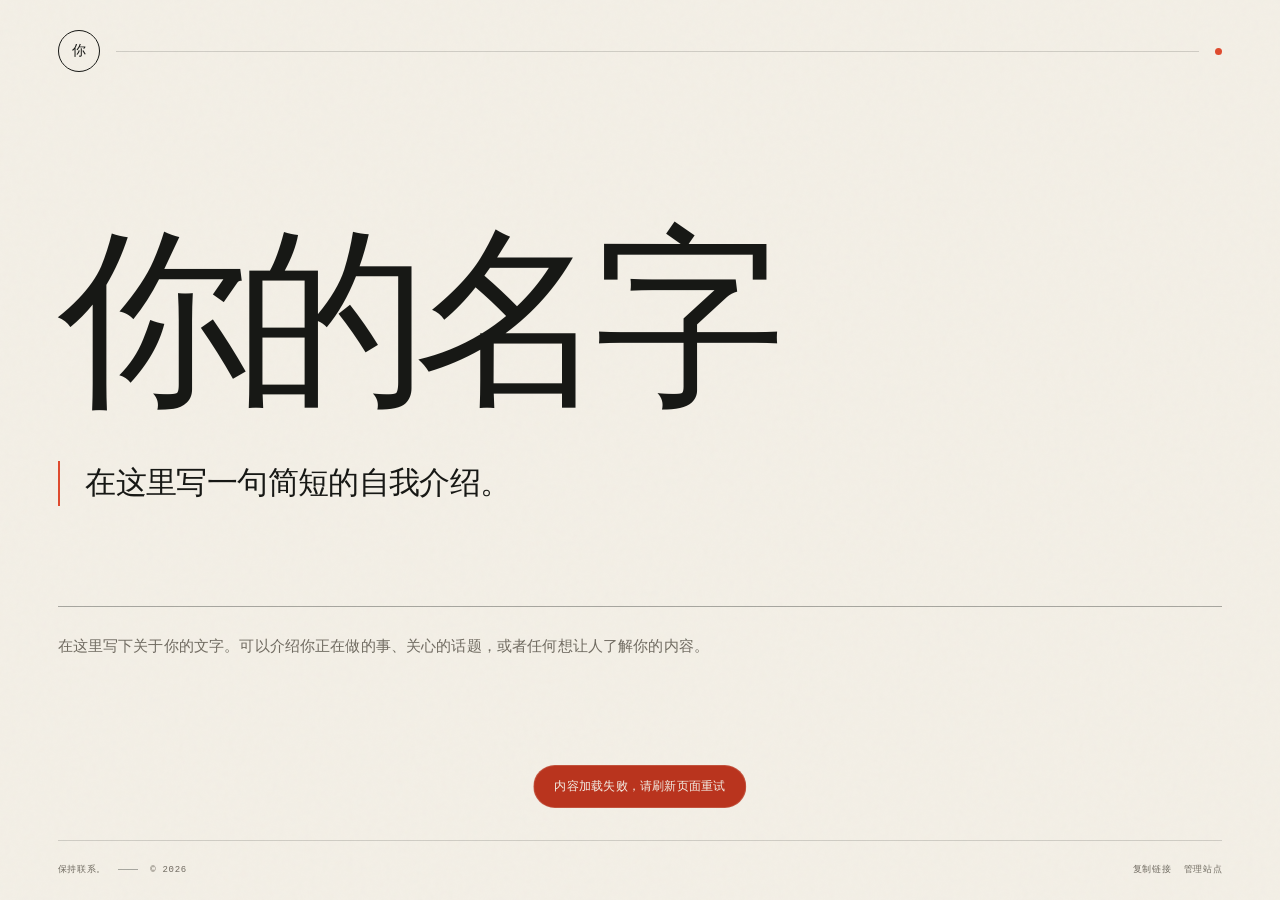
==== public/index.html @ 516d836e "Publish personal website" ====
<!doctype html>
<html lang="zh-CN">
<head>
  <meta charset="utf-8">
  <meta name="viewport" content="width=device-width, initial-scale=1">
  <meta name="description" content="一个简洁的个人主页。">
  <meta name="theme-color" content="#f3efe6">
  <meta property="og:title" content="你的名字 — 个人网站">
  <meta property="og:description" content="一个简洁、可以随时修改文字的个人主页。">
  <meta property="og:type" content="website">
  <meta name="twitter:card" content="summary">
  <title>你的名字 — 个人网站</title>
  <link rel="icon" href="favicon.svg" type="image/svg+xml">
  <link rel="stylesheet" href="styles.css">
  <script src="github-config.js" defer></script>
  <script src="github-adapter.js" defer></script>
  <script src="app.js" defer></script>
</head>
<body>
  <a class="skip-link" href="#main">跳到主要内容</a>
  <div class="paper-texture" aria-hidden="true"></div>

  <div class="page-shell">
    <header class="topbar">
      <span class="brand-mark" data-initial>你</span>
      <span class="topbar-rule" aria-hidden="true"></span>
      <span class="topbar-dot" aria-hidden="true"></span>
    </header>

    <main class="main" id="main">
      <section class="hero" aria-label="个人介绍">
        <h1 class="name" data-field="site.name">你的名字</h1>
        <p class="tagline" data-field="site.tagline">在这里写一句简短的自我介绍。</p>

        <div class="hero-bottom">
          <p class="body-copy" data-field="intro.body">在这里写下关于你的文字。可以介绍你正在做的事、关心的话题，或者任何想让人了解你的内容。</p>
        </div>
      </section>
    </main>

    <footer class="site-footer">
      <div class="footer-meta">
        <span data-field="footer.note">保持联系。</span>
        <span class="footer-separator" aria-hidden="true"></span>
        <span>© <span id="year">2026</span></span>
      </div>
      <div class="footer-actions">
        <button class="footer-link" id="copy-link" type="button">复制链接</button>
        <button class="footer-link" id="admin-trigger" type="button">管理站点</button>
      </div>
    </footer>
  </div>

  <div class="toast" id="toast" role="status" aria-live="polite"></div>

  <div class="editor-bar" id="editor-bar" hidden>
    <div class="editor-state">
      <span class="editor-pulse" aria-hidden="true"></span>
      <span id="editor-state-text">编辑模式</span>
    </div>
    <span class="editor-divider" aria-hidden="true"></span>
    <button class="editor-save" id="save-button" type="button">保存发布</button>
    <button class="editor-button" id="cancel-button" type="button">取消</button>
    <span class="editor-divider" aria-hidden="true"></span>
    <button class="editor-button editor-icon-button" id="share-button" type="button" aria-label="复制公开链接" title="复制公开链接">
      <svg viewBox="0 0 24 24" aria-hidden="true"><path d="M10 13a5 5 0 0 0 7.07.07l2-2a5 5 0 0 0-7.07-7.07l-1.15 1.15"></path><path d="M14 11a5 5 0 0 0-7.07-.07l-2 2A5 5 0 0 0 12 20l1.15-1.15"></path></svg>
    </button>
    <button class="editor-button editor-exit" id="logout-button" type="button">退出</button>
  </div>

  <dialog class="login-dialog" id="login-dialog">
    <form id="login-form">
      <button class="dialog-close" id="login-close" type="button" aria-label="关闭">×</button>
      <div class="login-icon" aria-hidden="true">
        <svg viewBox="0 0 24 24"><rect x="5" y="10" width="14" height="10" rx="2"></rect><path d="M8 10V7a4 4 0 0 1 8 0v3"></path></svg>
      </div>
      <p class="dialog-eyebrow">PRIVATE EDITOR</p>
      <h2>进入编辑模式</h2>
      <p class="dialog-copy">登录后，点击页面上的文字即可修改。保存发布后，访客刷新页面就能看到你写的内容。</p>
      <label for="password">管理员密码</label>
      <div class="password-wrap">
        <input id="password" name="password" type="password" autocomplete="current-password" placeholder="请输入密码" required>
        <button id="toggle-password" type="button" aria-label="显示密码">显示</button>
      </div>
      <p class="form-error" id="login-error" role="alert"></p>
      <button class="login-submit" id="login-submit" type="submit">登录并开始编辑</button>
      <p class="dialog-footnote">访客无需密码即可浏览。编辑权限仅限管理员。</p>
    </form>
  </dialog>

  <noscript>
    <div class="noscript">这个网站需要启用 JavaScript 才能加载内容。</div>
  </noscript>
</body>
</html>
---- public/styles.css ----
:root {
  --paper: #f3efe6;
  --paper-light: #faf7f1;
  --ink: #171815;
  --muted: #706b61;
  --muted-light: #a7a196;
  --line: rgba(23, 24, 21, 0.16);
  --line-strong: rgba(23, 24, 21, 0.34);
  --accent: #df4b2f;
  --accent-deep: #b9341e;
  --night: #171915;
  --night-ink: #f2eee5;
  --serif: "Iowan Old Style", "Songti SC", "Noto Serif CJK SC", "STSong", "SimSun", serif;
  --sans: "Avenir Next", "Helvetica Neue", "PingFang SC", "Hiragino Sans GB", "Microsoft YaHei", sans-serif;
  --mono: "SFMono-Regular", "Cascadia Mono", "Roboto Mono", "Courier New", monospace;
  --page-pad: clamp(24px, 4.5vw, 72px);
}

*,
*::before,
*::after { box-sizing: border-box; }

html { scroll-behavior: smooth; }

body {
  min-height: 100vh;
  margin: 0;
  background: var(--paper);
  color: var(--ink);
  font-family: var(--sans);
  -webkit-font-smoothing: antialiased;
  text-rendering: optimizeLegibility;
  overflow-x: hidden;
}

body.is-editing { cursor: text; }

::selection { background: var(--accent); color: #fff8ef; }

button,
input { font: inherit; }
button { color: inherit; }
a { color: inherit; text-decoration: none; }
svg { display: block; max-width: 100%; }

.paper-texture {
  position: fixed;
  inset: 0;
  z-index: 100;
  pointer-events: none;
  opacity: 0.18;
  mix-blend-mode: multiply;
  background-image: url("data:image/svg+xml,%3Csvg viewBox='0 0 180 180' xmlns='http://www.w3.org/2000/svg'%3E%3Cfilter id='n'%3E%3CfeTurbulence type='fractalNoise' baseFrequency='.8' numOctaves='3' stitchTiles='stitch'/%3E%3C/filter%3E%3Crect width='100%25' height='100%25' filter='url(%23n)' opacity='.13'/%3E%3C/svg%3E");
}

.skip-link {
  position: fixed;
  top: 8px;
  left: 8px;
  z-index: 200;
  padding: 10px 16px;
  background: var(--ink);
  color: var(--paper);
  transform: translateY(-140%);
  transition: transform 180ms ease;
}

.skip-link:focus { transform: translateY(0); }

.page-shell {
  display: flex;
  flex-direction: column;
  width: 100%;
  min-height: 100svh;
  margin: 0 auto;
  padding: 30px var(--page-pad) 24px;
}

.topbar {
  display: flex;
  align-items: center;
  gap: 16px;
  min-height: 42px;
}

.brand-mark {
  display: grid;
  place-items: center;
  flex: 0 0 auto;
  width: 42px;
  height: 42px;
  border: 1px solid var(--ink);
  border-radius: 50%;
  font-family: var(--serif);
  font-size: 14px;
  letter-spacing: -0.04em;
}

.topbar-rule {
  flex: 1;
  height: 1px;
  background: var(--line);
}

.topbar-dot {
  flex: 0 0 auto;
  width: 7px;
  height: 7px;
  border-radius: 50%;
  background: var(--accent);
}

.main {
  display: flex;
  flex: 1;
  align-items: center;
  padding: clamp(70px, 10vh, 130px) 0 clamp(70px, 12vh, 150px);
}

.hero { width: 100%; }

.name {
  width: fit-content;
  max-width: 100%;
  margin: 0;
  font-family: var(--serif);
  font-size: clamp(72px, 15vw, 230px);
  font-weight: 500;
  letter-spacing: -0.07em;
  line-height: 0.92;
  overflow-wrap: anywhere;
  white-space: pre-line;
}

.tagline {
  max-width: 24em;
  margin: clamp(28px, 4vw, 52px) 0 0;
  padding-left: clamp(16px, 2vw, 30px);
  border-left: 2px solid var(--accent);
  font-family: var(--serif);
  font-size: clamp(21px, 2.4vw, 38px);
  font-weight: 400;
  letter-spacing: -0.02em;
  line-height: 1.45;
  white-space: pre-line;
}

.hero-bottom {
  display: grid;
  grid-template-columns: minmax(0, 680px) auto;
  gap: clamp(40px, 8vw, 130px);
  align-items: end;
  justify-content: space-between;
  margin-top: clamp(56px, 8vw, 100px);
  padding-top: 24px;
  border-top: 1px solid var(--line-strong);
}

.body-copy {
  margin: 0;
  color: var(--muted);
  font-size: clamp(15px, 1.12vw, 18px);
  letter-spacing: 0.01em;
  line-height: 2;
  white-space: pre-line;
}

.email-link {
  position: relative;
  display: inline-block;
  justify-self: end;
  max-width: 100%;
  font-family: var(--serif);
  font-size: clamp(20px, 2vw, 32px);
  letter-spacing: -0.025em;
  line-height: 1.3;
  overflow-wrap: anywhere;
}

.email-link::after {
  content: "";
  position: absolute;
  right: 0;
  bottom: -7px;
  left: 0;
  height: 2px;
  background: var(--accent);
  transform-origin: left;
  transition: transform 280ms ease;
}

.email-link:hover::after { transform: scaleX(0.3); }

.site-footer {
  display: flex;
  align-items: center;
  justify-content: space-between;
  gap: 24px;
  padding-top: 22px;
  border-top: 1px solid var(--line);
  color: var(--muted);
  font-family: var(--mono);
  font-size: 9px;
  letter-spacing: 0.08em;
}

.footer-meta,
.footer-actions {
  display: flex;
  align-items: center;
  gap: 12px;
}

.footer-separator {
  width: 20px;
  height: 1px;
  background: var(--line-strong);
}

.footer-link {
  padding: 0;
  border: 0;
  background: none;
  color: var(--muted);
  font-family: var(--mono);
  font-size: 9px;
  letter-spacing: 0.08em;
  cursor: pointer;
  transition: color 180ms ease;
}

.footer-link:hover,
.footer-link:focus-visible { color: var(--ink); }

body.is-editing [data-field][contenteditable="true"] {
  position: relative;
  border-radius: 3px;
  outline: 1px dashed transparent;
  outline-offset: 7px;
  cursor: text;
  transition: outline-color 160ms ease, background 160ms ease, box-shadow 160ms ease;
}

body.is-editing [data-field][contenteditable="true"]:hover { outline-color: rgba(223, 75, 47, 0.5); }

body.is-editing [data-field][contenteditable="true"]:focus {
  outline: 1px solid var(--accent);
  outline-offset: 7px;
  background: rgba(223, 75, 47, 0.055);
  box-shadow: 0 0 0 10px rgba(223, 75, 47, 0.035);
}

body.is-editing .email-link::after { opacity: 0.35; }.toast {
  position: fixed;
  bottom: 92px;
  left: 50%;
  z-index: 120;
  max-width: calc(100vw - 32px);
  padding: 12px 20px;
  border: 1px solid rgba(242, 238, 229, 0.16);
  border-radius: 999px;
  background: var(--night);
  color: var(--night-ink);
  font-size: 12px;
  letter-spacing: 0.02em;
  opacity: 0;
  pointer-events: none;
  transform: translate(-50%, 12px);
  transition: opacity 180ms ease, transform 180ms ease;
}

.toast.is-visible { opacity: 1; transform: translate(-50%, 0); }
.toast.is-error { background: var(--accent-deep); }

.editor-bar {
  position: fixed;
  bottom: 22px;
  left: 50%;
  z-index: 80;
  display: flex;
  align-items: center;
  gap: 8px;
  padding: 8px;
  border: 1px solid rgba(242, 238, 229, 0.14);
  border-radius: 14px;
  background: rgba(23, 25, 21, 0.96);
  color: var(--night-ink);
  box-shadow: 0 18px 60px rgba(0, 0, 0, 0.3);
  backdrop-filter: blur(14px);
  transform: translateX(-50%);
}

.editor-bar[hidden] { display: none; }

.editor-state {
  display: flex;
  align-items: center;
  gap: 8px;
  padding: 0 10px 0 8px;
  font-family: var(--mono);
  font-size: 9px;
  letter-spacing: 0.08em;
  white-space: nowrap;
}

.editor-pulse {
  width: 7px;
  height: 7px;
  border-radius: 50%;
  background: var(--accent);
  box-shadow: 0 0 0 0 rgba(223, 75, 47, 0.45);
  animation: pulse 2.2s infinite;
}

@keyframes pulse {
  0% { box-shadow: 0 0 0 0 rgba(223, 75, 47, 0.45); }
  60% { box-shadow: 0 0 0 7px rgba(223, 75, 47, 0); }
  100% { box-shadow: 0 0 0 0 rgba(223, 75, 47, 0); }
}

.editor-divider { width: 1px; height: 22px; background: rgba(242, 238, 229, 0.14); }

.editor-bar button {
  min-height: 36px;
  padding: 0 13px;
  border: 0;
  border-radius: 8px;
  background: transparent;
  color: var(--night-ink);
  font-size: 11px;
  cursor: pointer;
  transition: background 160ms ease, color 160ms ease, opacity 160ms ease;
}

.editor-bar button:hover { background: rgba(242, 238, 229, 0.1); }
.editor-bar .editor-save { background: var(--accent); color: #fff; }
.editor-bar .editor-save:hover { background: #ea583b; }
.editor-bar .editor-save:disabled { opacity: 0.5; cursor: wait; }

.editor-icon-button {
  display: grid;
  place-items: center;
  width: 36px;
  padding: 0 !important;
}

.editor-icon-button svg {
  width: 15px;
  height: 15px;
  fill: none;
  stroke: currentColor;
  stroke-linecap: round;
  stroke-linejoin: round;
  stroke-width: 1.7;
}

.editor-exit { color: var(--muted-light) !important; }

.login-dialog {
  width: min(460px, calc(100vw - 28px));
  max-width: none;
  padding: 0;
  border: 0;
  background: transparent;
  color: var(--ink);
}

.login-dialog::backdrop { background: rgba(12, 13, 11, 0.62); backdrop-filter: blur(10px); }
.login-dialog[open] { animation: dialogIn 220ms ease both; }

@keyframes dialogIn {
  from { opacity: 0; transform: translateY(12px) scale(0.98); }
  to { opacity: 1; transform: translateY(0) scale(1); }
}

.login-dialog form {
  position: relative;
  padding: clamp(30px, 5vw, 46px);
  border: 1px solid var(--line-strong);
  background: var(--paper);
  box-shadow: 0 30px 100px rgba(0, 0, 0, 0.3);
}

.dialog-close {
  position: absolute;
  top: 14px;
  right: 14px;
  display: grid;
  place-items: center;
  width: 32px;
  height: 32px;
  padding: 0;
  border: 1px solid var(--line);
  border-radius: 50%;
  background: transparent;
  font-size: 20px;
  line-height: 1;
  cursor: pointer;
}

.login-icon {
  display: grid;
  place-items: center;
  width: 42px;
  height: 42px;
  margin-bottom: 26px;
  border: 1px solid var(--line-strong);
  border-radius: 50%;
}

.login-icon svg {
  width: 17px;
  height: 17px;
  fill: none;
  stroke: currentColor;
  stroke-linecap: round;
  stroke-linejoin: round;
  stroke-width: 1.5;
}

.dialog-eyebrow {
  margin: 0 0 12px;
  color: var(--accent);
  font-family: var(--mono);
  font-size: 9px;
  letter-spacing: 0.16em;
}

.login-dialog h2 {
  margin: 0;
  font-family: var(--serif);
  font-size: 34px;
  font-weight: 500;
  letter-spacing: -0.04em;
}

.dialog-copy { margin: 16px 0 30px; color: var(--muted); font-size: 12px; line-height: 1.8; }

.login-dialog label {
  display: block;
  margin-bottom: 9px;
  color: var(--muted);
  font-family: var(--mono);
  font-size: 9px;
  letter-spacing: 0.1em;
}

.password-wrap { position: relative; }

.password-wrap input {
  width: 100%;
  height: 49px;
  padding: 0 64px 0 14px;
  border: 1px solid var(--line-strong);
  border-radius: 0;
  outline: 0;
  background: transparent;
  color: var(--ink);
  font-size: 14px;
  transition: border-color 160ms ease, background 160ms ease;
}

.password-wrap input:focus { border-color: var(--accent); background: rgba(255, 255, 255, 0.3); }

.password-wrap button {
  position: absolute;
  top: 50%;
  right: 12px;
  padding: 5px;
  border: 0;
  background: transparent;
  color: var(--muted);
  font-size: 10px;
  cursor: pointer;
  transform: translateY(-50%);
}

.form-error { min-height: 18px; margin: 9px 0 0; color: var(--accent-deep); font-size: 11px; }

.login-submit {
  width: 100%;
  height: 50px;
  margin-top: 10px;
  border: 0;
  background: var(--ink);
  color: var(--paper);
  font-size: 12px;
  letter-spacing: 0.06em;
  cursor: pointer;
  transition: background 180ms ease;
}

.login-submit:hover { background: var(--accent); }
.login-submit:disabled { opacity: 0.6; cursor: wait; }

.dialog-footnote {
  margin: 20px 0 0;
  color: var(--muted-light);
  font-size: 9px;
  line-height: 1.7;
  text-align: center;
}

.noscript {
  position: fixed;
  right: 20px;
  bottom: 20px;
  left: 20px;
  z-index: 200;
  padding: 18px;
  background: var(--accent-deep);
  color: #fff;
  text-align: center;
}

@media (max-width: 820px) {
  .page-shell { padding: 22px 20px 20px; }
  .brand-mark { width: 38px; height: 38px; }
  .main { padding: 62px 0 82px; }
  .name { font-size: clamp(64px, 18vw, 150px); line-height: 0.96; }
  .tagline { font-size: clamp(21px, 5vw, 31px); }
  .hero-bottom { grid-template-columns: 1fr; gap: 34px; }
  .email-link { justify-self: start; font-size: 24px; }
  .site-footer { align-items: flex-start; }
}

@media (max-width: 520px) {
  .page-shell { padding-right: 18px; padding-left: 18px; }
  .main { padding-top: 58px; padding-bottom: 70px; }
  .name { font-size: clamp(58px, 20vw, 104px); letter-spacing: -0.075em; }
  .tagline { margin-top: 30px; padding-left: 14px; font-size: 21px; line-height: 1.5; }
  .hero-bottom { margin-top: 52px; gap: 30px; }
  .body-copy { font-size: 14px; }
  .email-link { font-size: 22px; }
  .site-footer { flex-direction: column; gap: 18px; padding-bottom: 82px; }
  .footer-actions { width: 100%; justify-content: space-between; }
  .editor-bar { right: 12px; bottom: 12px; left: 12px; justify-content: space-between; gap: 3px; transform: none; }
  .editor-state { padding: 0 4px; }
  .editor-state #editor-state-text { display: none; }
  .editor-divider { display: none; }
  .editor-bar button { padding: 0 9px; }
  .editor-bar .editor-save { flex: 1; }
  .editor-icon-button { display: none; }
  .toast { bottom: 74px; }
}

@media (prefers-reduced-motion: reduce) {
  *,
  *::before,
  *::after {
    scroll-behavior: auto !important;
    animation-duration: 0.01ms !important;
    animation-iteration-count: 1 !important;
    transition-duration: 0.01ms !important;
  }
}
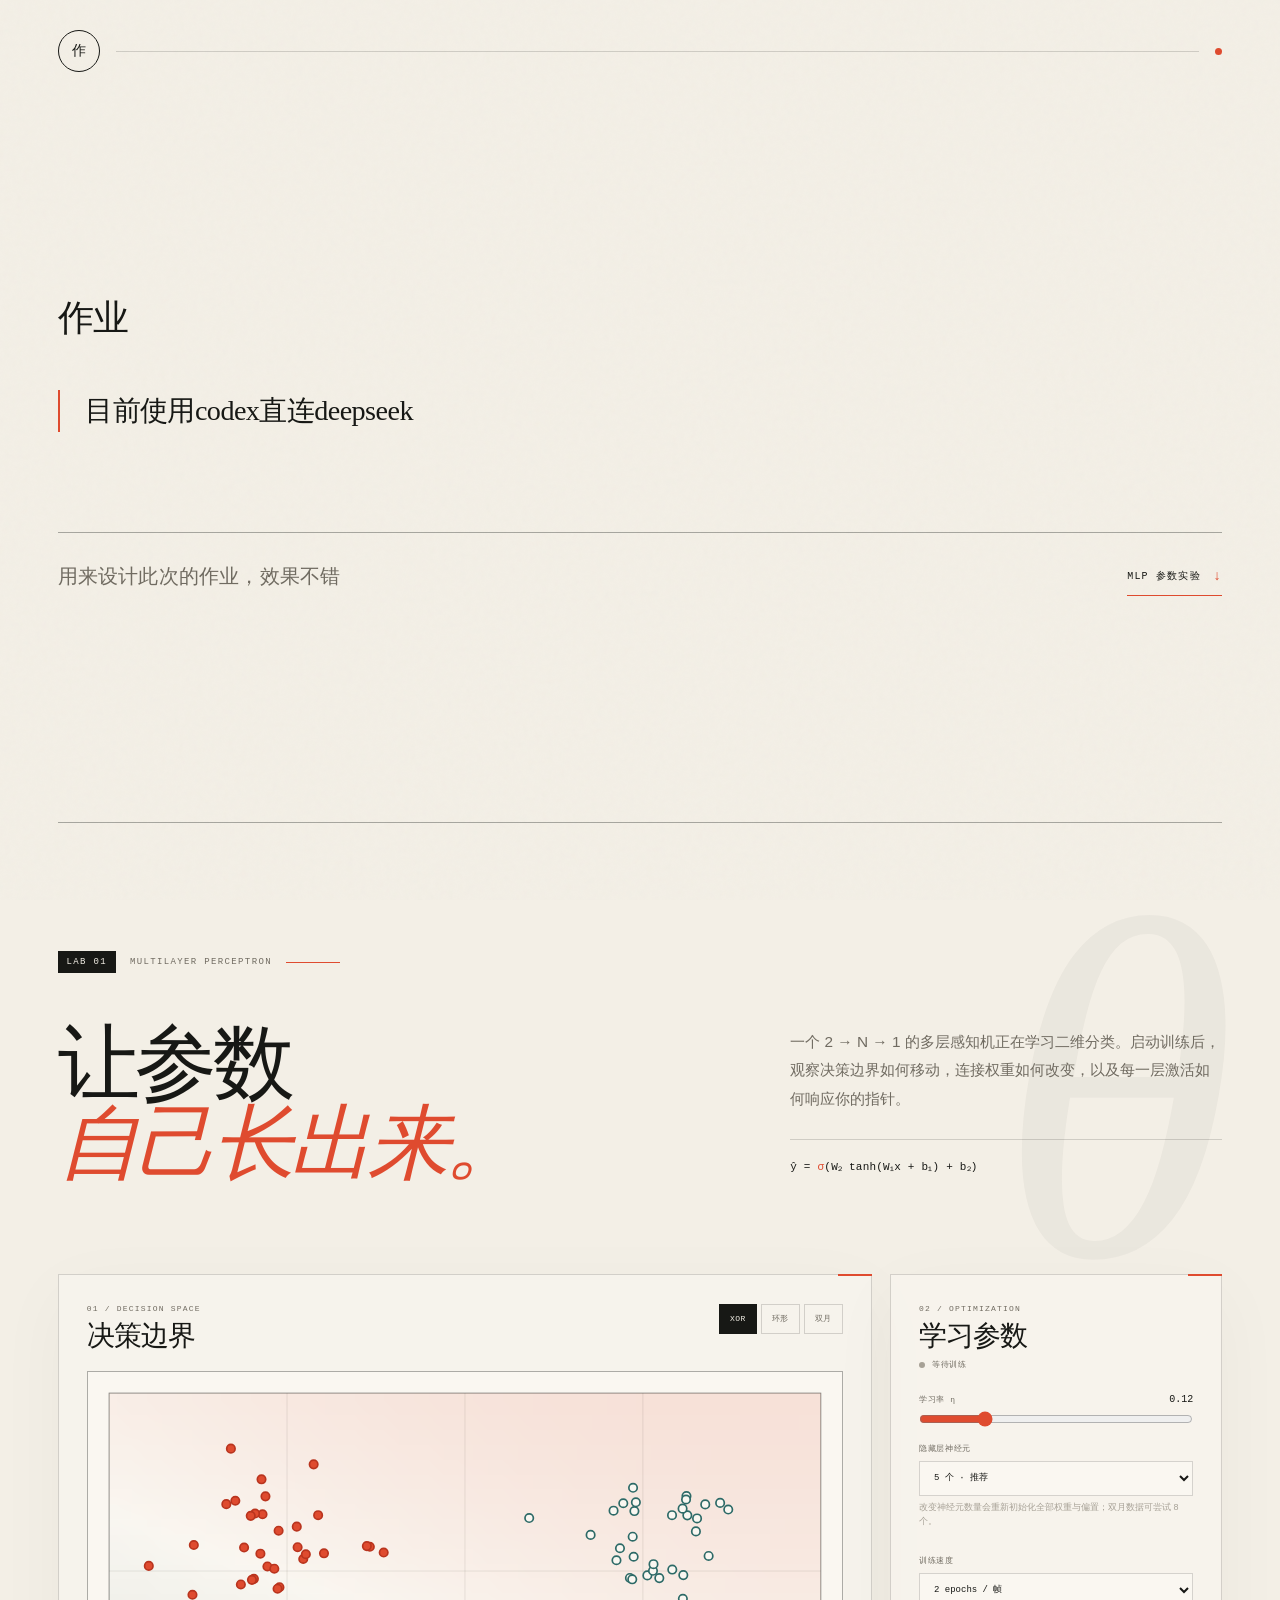
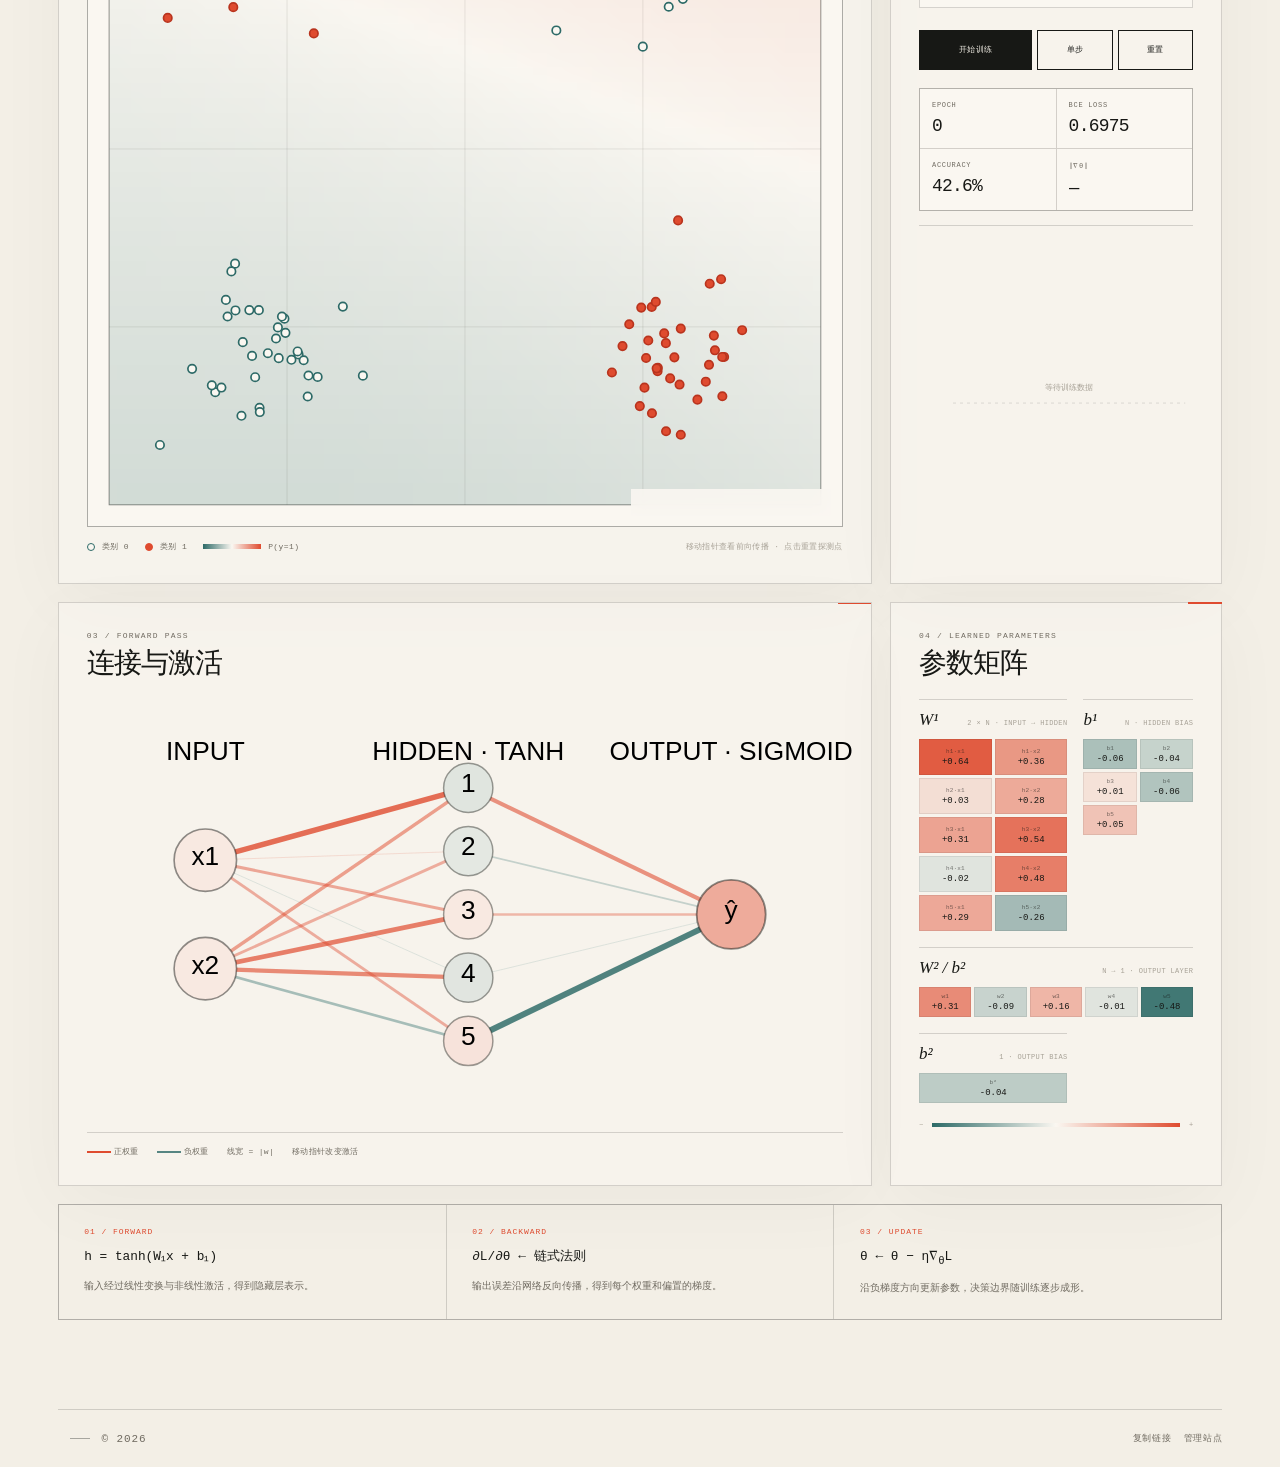
==== commit dac0e588: "Add files via upload" ====
--- a/public/index.html
+++ b/public/index.html
@@ -11,10 +11,12 @@
   <meta name="twitter:card" content="summary">
   <title>你的名字 — 个人网站</title>
   <link rel="icon" href="favicon.svg" type="image/svg+xml">
-  <link rel="stylesheet" href="styles.css">
+  <link rel="stylesheet" href="styles.css">
+  <link rel="stylesheet" href="mlp.css">
   <script src="github-config.js" defer></script>
   <script src="github-adapter.js" defer></script>
-  <script src="app.js" defer></script>
+  <script src="app.js" defer></script>
+  <script src="mlp.js" defer></script>
 </head>
 <body>
   <a class="skip-link" href="#main">跳到主要内容</a>
@@ -27,15 +29,173 @@
       <span class="topbar-dot" aria-hidden="true"></span>
     </header>
 
-    <main class="main" id="main">
+    <main class="main main-with-lab" id="main">
       <section class="hero" aria-label="个人介绍">
         <h1 class="name" data-field="site.name">你的名字</h1>
         <p class="tagline" data-field="site.tagline">在这里写一句简短的自我介绍。</p>
 
         <div class="hero-bottom">
           <p class="body-copy" data-field="intro.body">在这里写下关于你的文字。可以介绍你正在做的事、关心的话题，或者任何想让人了解你的内容。</p>
+          <a class="lab-jump" href="#mlp-lab">MLP 参数实验</a>
         </div>
       </section>
+      <section class="mlp-section" id="mlp-lab" aria-labelledby="mlp-title">
+        <div class="mlp-heading">
+          <p class="section-kicker"><span>LAB 01</span> MULTILAYER PERCEPTRON</p>
+          <div class="mlp-heading-grid">
+            <h2 class="mlp-title" id="mlp-title">让参数<br><em>自己长出来。</em></h2>
+            <div class="mlp-intro">
+              <p>一个 2 → N → 1 的多层感知机正在学习二维分类。启动训练后，观察决策边界如何移动，连接权重如何改变，以及每一层激活如何响应你的指针。</p>
+              <p class="mlp-formula">ŷ = <strong>σ</strong>(W₂ tanh(W₁x + b₁) + b₂)</p>
+            </div>
+          </div>
+        </div>
+
+        <div class="mlp-dashboard">
+          <article class="mlp-card decision-card">
+            <header class="card-heading">
+              <div>
+                <p class="card-index">01 / DECISION SPACE</p>
+                <h3 class="card-title">决策边界</h3>
+              </div>
+              <div class="dataset-switch" role="group" aria-label="选择训练数据集">
+                <button type="button" data-dataset="xor" aria-pressed="true">XOR</button>
+                <button type="button" data-dataset="ring" aria-pressed="false">环形</button>
+                <button type="button" data-dataset="moons" aria-pressed="false">双月</button>
+              </div>
+            </header>
+
+            <div class="canvas-wrap">
+              <canvas id="decision-canvas" tabindex="0" role="img" aria-label="MLP 在二维输入空间中的分类概率和决策边界">当前浏览器不支持 Canvas。</canvas>
+              <div class="canvas-probe" aria-hidden="true">
+                <span>PROBE</span>
+                <span id="probe-input">x = (0.00, 0.00)</span>
+                <strong id="probe-output">ŷ = 0.500</strong>
+              </div>
+            </div>
+
+            <div class="decision-footer">
+              <div class="plot-legend" aria-label="图例">
+                <span class="legend-item"><i class="legend-dot is-negative"></i>类别 0</span>
+                <span class="legend-item"><i class="legend-dot is-positive"></i>类别 1</span>
+                <span class="legend-item"><i class="legend-gradient"></i>P(y=1)</span>
+              </div>
+              <span class="canvas-hint">移动指针查看前向传播 · 点击重置探测点</span>
+            </div>
+          </article>
+
+          <aside class="mlp-card training-card" aria-labelledby="training-title">
+            <header class="card-heading">
+              <div>
+                <p class="card-index">02 / OPTIMIZATION</p>
+                <h3 class="card-title" id="training-title">学习参数</h3>
+                <span class="run-status" id="run-status" role="status">等待训练</span>
+              </div>
+            </header>
+
+            <div class="control-stack">
+              <div class="control">
+                <label class="control-label" for="lr-range">学习率 η</label>
+                <output class="control-value" id="lr-value" for="lr-range">0.12</output>
+                <input id="lr-range" type="range" min="0.01" max="0.5" step="0.01" value="0.12">
+              </div>
+              <div class="control">
+                <label class="control-label" for="hidden-select">隐藏层神经元</label>
+                <select id="hidden-select">
+                  <option value="3">3 个 · 最小非线性</option>
+                  <option value="4">4 个</option>
+                  <option value="5" selected>5 个 · 推荐</option>
+                  <option value="6">6 个</option>
+                  <option value="8">8 个 · 更灵活</option>
+                </select>
+                <p class="control-note">改变神经元数量会重新初始化全部权重与偏置；双月数据可尝试 8 个。</p>
+              </div>
+              <div class="control">
+                <label class="control-label" for="speed-select">训练速度</label>
+                <select id="speed-select">
+                  <option value="1">1 epoch / 帧</option>
+                  <option value="2" selected>2 epochs / 帧</option>
+                  <option value="4">4 epochs / 帧</option>
+                  <option value="8">8 epochs / 帧</option>
+                  <option value="16">16 epochs / 帧</option>
+                </select>
+              </div>
+            </div>
+
+            <div class="training-actions">
+              <button class="mlp-button is-primary" id="train-button" type="button">开始训练</button>
+              <button class="mlp-button" id="step-button" type="button">单步</button>
+              <button class="mlp-button" id="reset-button" type="button">重置</button>
+            </div>
+
+            <div class="metric-grid">
+              <div class="metric"><span class="metric-label">EPOCH</span><strong class="metric-value" id="epoch-value">0</strong></div>
+              <div class="metric"><span class="metric-label">BCE LOSS</span><strong class="metric-value" id="loss-value">0.6931</strong></div>
+              <div class="metric"><span class="metric-label">ACCURACY</span><strong class="metric-value" id="accuracy-value">—</strong></div>
+              <div class="metric"><span class="metric-label">‖∇θ‖</span><strong class="metric-value" id="gradient-value">—</strong></div>
+            </div>
+
+            <div class="loss-wrap">
+              <canvas id="loss-canvas" role="img" aria-label="训练损失随 epoch 变化的曲线">损失曲线。</canvas>
+            </div>
+          </aside>
+
+          <article class="mlp-card network-card">
+            <header class="card-heading">
+              <div>
+                <p class="card-index">03 / FORWARD PASS</p>
+                <h3 class="card-title">连接与激活</h3>
+              </div>
+            </header>
+            <div class="network-stage">
+              <svg id="network-svg" viewBox="0 0 460 250" role="img" aria-labelledby="network-title network-desc">
+                <title id="network-title">2 层 MLP 网络连接图</title>
+                <desc id="network-desc">线条表示权重，颜色表示正负；节点亮度表示当前探测输入的激活值。</desc>
+              </svg>
+            </div>
+            <div class="network-legend">
+              <span><i class="network-key-line is-positive"></i>正权重</span>
+              <span><i class="network-key-line is-negative"></i>负权重</span>
+              <span>线宽 = |w|</span>
+              <span>移动指针改变激活</span>
+            </div>
+          </article>
+
+          <article class="mlp-card parameters-card">
+            <header class="card-heading">
+              <div>
+                <p class="card-index">04 / LEARNED PARAMETERS</p>
+                <h3 class="card-title">参数矩阵</h3>
+              </div>
+            </header>
+            <div class="param-layout">
+              <section class="param-block">
+                <div class="param-heading"><strong>W¹</strong><span>2 × N · INPUT → HIDDEN</span></div>
+                <div class="matrix matrix-w1" id="w1-matrix" aria-label="第一层权重矩阵"></div>
+              </section>
+              <section class="param-block">
+                <div class="param-heading"><strong>b¹</strong><span>N · HIDDEN BIAS</span></div>
+                <div class="matrix matrix-b1" id="b1-matrix" aria-label="第一层偏置"></div>
+              </section>
+              <section class="param-block is-wide">
+                <div class="param-heading"><strong>W² / b²</strong><span>N → 1 · OUTPUT LAYER</span></div>
+                <div class="matrix matrix-w2" id="w2-matrix" aria-label="第二层权重"></div>
+              </section>
+              <section class="param-block">
+                <div class="param-heading"><strong>b²</strong><span>1 · OUTPUT BIAS</span></div>
+                <div class="matrix matrix-b2" id="b2-matrix" aria-label="第二层偏置"></div>
+              </section>
+              <div class="param-scale" aria-hidden="true"><span>−</span><i class="param-scale-bar"></i><span>+</span></div>
+            </div>
+          </article>
+        </div>
+
+        <div class="formula-strip" aria-label="MLP 学习过程">
+          <div class="formula-step"><span>01 / FORWARD</span><strong>h = tanh(W₁x + b₁)</strong><p>输入经过线性变换与非线性激活，得到隐藏层表示。</p></div>
+          <div class="formula-step"><span>02 / BACKWARD</span><strong>∂L/∂θ ← 链式法则</strong><p>输出误差沿网络反向传播，得到每个权重和偏置的梯度。</p></div>
+          <div class="formula-step"><span>03 / UPDATE</span><strong>θ ← θ − η∇<sub>θ</sub>L</strong><p>沿负梯度方向更新参数，决策边界随训练逐步成形。</p></div>
+        </div>
+      </section>
     </main>
 
     <footer class="site-footer">
--- a/public/styles.css
+++ b/public/styles.css
@@ -124,10 +124,10 @@
   max-width: 100%;
   margin: 0;
   font-family: var(--serif);
-  font-size: clamp(72px, 15vw, 230px);
+  font-size: clamp(32px, 2.8vw, 40px);
   font-weight: 500;
-  letter-spacing: -0.07em;
-  line-height: 0.92;
+  letter-spacing: -0.03em;
+  line-height: 1.15;
   overflow-wrap: anywhere;
   white-space: pre-line;
 }
@@ -138,10 +138,10 @@
   padding-left: clamp(16px, 2vw, 30px);
   border-left: 2px solid var(--accent);
   font-family: var(--serif);
-  font-size: clamp(21px, 2.4vw, 38px);
+  font-size: clamp(24px, 2.2vw, 32px);
   font-weight: 400;
   letter-spacing: -0.02em;
-  line-height: 1.45;
+  line-height: 1.5;
   white-space: pre-line;
 }
 
@@ -159,9 +159,9 @@
 .body-copy {
   margin: 0;
   color: var(--muted);
-  font-size: clamp(15px, 1.12vw, 18px);
+  font-size: clamp(19px, 1.6vw, 24px);
   letter-spacing: 0.01em;
-  line-height: 2;
+  line-height: 1.9;
   white-space: pre-line;
 }
 
@@ -200,7 +200,7 @@
   border-top: 1px solid var(--line);
   color: var(--muted);
   font-family: var(--mono);
-  font-size: 9px;
+  font-size: 11px;
   letter-spacing: 0.08em;
 }
 
@@ -517,8 +517,8 @@
   .page-shell { padding: 22px 20px 20px; }
   .brand-mark { width: 38px; height: 38px; }
   .main { padding: 62px 0 82px; }
-  .name { font-size: clamp(64px, 18vw, 150px); line-height: 0.96; }
-  .tagline { font-size: clamp(21px, 5vw, 31px); }
+  .name { font-size: clamp(32px, 5vw, 40px); line-height: 1.15; }
+  .tagline { font-size: clamp(22px, 3.5vw, 28px); }
   .hero-bottom { grid-template-columns: 1fr; gap: 34px; }
   .email-link { justify-self: start; font-size: 24px; }
   .site-footer { align-items: flex-start; }
@@ -527,10 +527,10 @@
 @media (max-width: 520px) {
   .page-shell { padding-right: 18px; padding-left: 18px; }
   .main { padding-top: 58px; padding-bottom: 70px; }
-  .name { font-size: clamp(58px, 20vw, 104px); letter-spacing: -0.075em; }
-  .tagline { margin-top: 30px; padding-left: 14px; font-size: 21px; line-height: 1.5; }
+  .name { font-size: clamp(30px, 8vw, 36px); letter-spacing: -0.03em; }
+  .tagline { margin-top: 30px; padding-left: 14px; font-size: 22px; line-height: 1.5; }
   .hero-bottom { margin-top: 52px; gap: 30px; }
-  .body-copy { font-size: 14px; }
+  .body-copy { font-size: 18px; }
   .email-link { font-size: 22px; }
   .site-footer { flex-direction: column; gap: 18px; padding-bottom: 82px; }
   .footer-actions { width: 100%; justify-content: space-between; }
--- a/public/mlp.css
+++ b/public/mlp.css
@@ -0,0 +1,705 @@
+.main.main-with-lab {
+  display: block;
+  padding: 0;
+}
+
+.main-with-lab .hero {
+  display: flex;
+  flex-direction: column;
+  justify-content: center;
+  min-height: calc(100svh - 150px);
+  padding: clamp(78px, 10vh, 132px) 0 clamp(70px, 10vh, 130px);
+}
+
+.lab-jump {
+  position: relative;
+  display: inline-flex;
+  align-items: center;
+  gap: 12px;
+  justify-self: end;
+  padding: 10px 0 12px;
+  color: var(--ink);
+  font-family: var(--mono);
+  font-size: 10px;
+  letter-spacing: 0.12em;
+  text-transform: uppercase;
+}
+
+.lab-jump::before {
+  content: "";
+  position: absolute;
+  right: 0;
+  bottom: 0;
+  left: 0;
+  height: 1px;
+  background: var(--accent);
+  transform-origin: left;
+  transition: transform 260ms ease;
+}
+
+.lab-jump::after {
+  content: "↓";
+  color: var(--accent);
+  font-size: 14px;
+  transition: transform 260ms ease;
+}
+
+.lab-jump:hover::before { transform: scaleX(0.35); }
+.lab-jump:hover::after { transform: translateY(4px); }
+
+.mlp-section {
+  position: relative;
+  width: 100%;
+  padding: clamp(82px, 10vw, 150px) 0 clamp(54px, 7vw, 100px);
+  border-top: 1px solid var(--line-strong);
+}
+
+.mlp-section::before {
+  content: "θ";
+  position: absolute;
+  top: 25px;
+  right: -0.03em;
+  z-index: -1;
+  color: rgba(23, 24, 21, 0.035);
+  font-family: var(--serif);
+  font-size: clamp(240px, 38vw, 580px);
+  font-style: italic;
+  line-height: 1;
+  pointer-events: none;
+}
+
+.mlp-heading { max-width: 1360px; margin: 0 auto; }
+
+.section-kicker {
+  display: flex;
+  align-items: center;
+  gap: 14px;
+  margin: 0 0 clamp(28px, 4vw, 52px);
+  color: var(--muted);
+  font-family: var(--mono);
+  font-size: 9px;
+  letter-spacing: 0.15em;
+}
+
+.section-kicker span {
+  padding: 6px 9px;
+  background: var(--ink);
+  color: var(--paper);
+}
+
+.section-kicker::after {
+  content: "";
+  width: 54px;
+  height: 1px;
+  background: var(--accent);
+}
+
+.mlp-heading-grid {
+  display: grid;
+  grid-template-columns: minmax(0, 1fr) minmax(300px, 0.7fr);
+  gap: clamp(42px, 9vw, 150px);
+  align-items: end;
+}
+
+.mlp-title {
+  margin: 0;
+  font-family: var(--serif);
+  font-size: clamp(48px, 6.4vw, 94px);
+  font-weight: 400;
+  letter-spacing: -0.055em;
+  line-height: 0.98;
+}
+
+.mlp-title em {
+  color: var(--accent);
+  font-weight: 400;
+}
+
+.mlp-intro {
+  max-width: 600px;
+  padding-bottom: 8px;
+}
+
+.mlp-intro p {
+  margin: 0;
+  color: var(--muted);
+  font-size: clamp(15px, 1.2vw, 18px);
+  line-height: 1.85;
+}
+
+.mlp-formula {
+  margin-top: 26px !important;
+  padding-top: 18px;
+  border-top: 1px solid var(--line);
+  color: var(--ink) !important;
+  font-family: var(--mono);
+  font-size: 11px !important;
+  letter-spacing: 0.02em;
+  line-height: 1.7 !important;
+}
+
+.mlp-formula strong { color: var(--accent); font-weight: 500; }
+
+.mlp-dashboard {
+  display: grid;
+  grid-template-columns: minmax(0, 1.42fr) minmax(310px, 0.58fr);
+  gap: 18px;
+  max-width: 1360px;
+  margin: clamp(54px, 7vw, 96px) auto 0;
+}
+
+.mlp-card {
+  position: relative;
+  min-width: 0;
+  padding: clamp(18px, 2.2vw, 30px);
+  border: 1px solid var(--line);
+  background: rgba(250, 247, 241, 0.56);
+  box-shadow: 0 18px 70px rgba(23, 24, 21, 0.035);
+}
+
+.mlp-card::after {
+  content: "";
+  position: absolute;
+  top: -1px;
+  right: -1px;
+  width: 34px;
+  height: 2px;
+  background: var(--accent);
+}
+
+.card-heading {
+  display: flex;
+  align-items: flex-start;
+  justify-content: space-between;
+  gap: 24px;
+  margin-bottom: 20px;
+}
+
+.card-index {
+  margin: 0 0 8px;
+  color: var(--muted);
+  font-family: var(--mono);
+  font-size: 8px;
+  letter-spacing: 0.15em;
+}
+
+.card-title {
+  margin: 0;
+  font-family: var(--serif);
+  font-size: clamp(24px, 2.2vw, 34px);
+  font-weight: 500;
+  letter-spacing: -0.03em;
+  line-height: 1.1;
+}
+
+.dataset-switch {
+  display: flex;
+  flex-wrap: wrap;
+  justify-content: flex-end;
+  gap: 4px;
+}
+
+.dataset-switch button,
+.segmented button {
+  min-height: 30px;
+  padding: 0 10px;
+  border: 1px solid var(--line);
+  background: transparent;
+  color: var(--muted);
+  font-family: var(--mono);
+  font-size: 8px;
+  letter-spacing: 0.06em;
+  cursor: pointer;
+  transition: color 160ms ease, border-color 160ms ease, background 160ms ease;
+}
+
+.dataset-switch button:hover,
+.segmented button:hover { border-color: var(--line-strong); color: var(--ink); }
+
+.dataset-switch button[aria-pressed="true"],
+.segmented button[aria-pressed="true"] {
+  border-color: var(--ink);
+  background: var(--ink);
+  color: var(--paper);
+}
+
+.canvas-wrap {
+  position: relative;
+  width: 100%;
+  aspect-ratio: 1 / 1;
+  min-height: 280px;
+  overflow: hidden;
+  border: 1px solid var(--line-strong);
+  background: var(--paper-light);
+}
+
+#decision-canvas {
+  display: block;
+  width: 100%;
+  height: 100%;
+  touch-action: none;
+  cursor: crosshair;
+}
+
+#decision-canvas:focus-visible {
+  outline: 2px solid var(--accent);
+  outline-offset: 3px;
+}
+
+.canvas-probe {
+  position: absolute;
+  right: 10px;
+  bottom: 10px;
+  display: flex;
+  align-items: center;
+  gap: 8px;
+  padding: 7px 9px;
+  border: 1px solid rgba(23, 24, 21, 0.16);
+  background: rgba(250, 247, 241, 0.9);
+  color: var(--muted);
+  font-family: var(--mono);
+  font-size: 8px;
+  letter-spacing: 0.04em;
+  pointer-events: none;
+  backdrop-filter: blur(8px);
+}
+
+.canvas-probe strong { color: var(--ink); font-size: 10px; font-weight: 500; }
+
+.decision-footer {
+  display: flex;
+  align-items: center;
+  justify-content: space-between;
+  gap: 20px;
+  margin-top: 14px;
+}
+
+.plot-legend {
+  display: flex;
+  flex-wrap: wrap;
+  align-items: center;
+  gap: 16px;
+  color: var(--muted);
+  font-family: var(--mono);
+  font-size: 8px;
+  letter-spacing: 0.05em;
+}
+
+.legend-item { display: inline-flex; align-items: center; gap: 7px; }
+
+.legend-dot {
+  width: 8px;
+  height: 8px;
+  border: 1.5px solid currentColor;
+  border-radius: 50%;
+}
+
+.legend-dot.is-negative { border-color: #2d6a67; background: var(--paper-light); }
+.legend-dot.is-positive { border-color: var(--accent); background: var(--accent); }
+.legend-gradient {
+  width: 58px;
+  height: 5px;
+  background: linear-gradient(90deg, #2d6a67, var(--paper-light) 50%, var(--accent));
+}
+
+.canvas-hint {
+  color: var(--muted-light);
+  font-family: var(--mono);
+  font-size: 8px;
+  letter-spacing: 0.04em;
+  text-align: right;
+}
+
+.training-card { display: flex; flex-direction: column; }
+
+.training-card .card-heading { margin-bottom: 8px; }
+
+.run-status {
+  display: inline-flex;
+  align-items: center;
+  gap: 7px;
+  margin-top: 8px;
+  color: var(--muted);
+  font-family: var(--mono);
+  font-size: 8px;
+  letter-spacing: 0.08em;
+}
+
+.run-status::before {
+  content: "";
+  width: 6px;
+  height: 6px;
+  border-radius: 50%;
+  background: var(--muted-light);
+}
+
+.run-status.is-running::before {
+  background: var(--accent);
+  animation: mlpPulse 1.3s infinite;
+}
+
+.run-status.is-done::before { background: #2d6a67; }
+
+@keyframes mlpPulse {
+  0% { box-shadow: 0 0 0 0 rgba(223, 75, 47, 0.42); }
+  70% { box-shadow: 0 0 0 7px rgba(223, 75, 47, 0); }
+  100% { box-shadow: 0 0 0 0 rgba(223, 75, 47, 0); }
+}
+
+.control-stack { display: grid; gap: 17px; margin-top: 14px; }
+
+.control {
+  display: grid;
+  grid-template-columns: minmax(0, 1fr) auto;
+  gap: 7px 12px;
+  align-items: center;
+}
+
+.control-label {
+  color: var(--muted);
+  font-family: var(--mono);
+  font-size: 8px;
+  letter-spacing: 0.08em;
+}
+
+.control-value {
+  color: var(--ink);
+  font-family: var(--mono);
+  font-size: 10px;
+  font-variant-numeric: tabular-nums;
+}
+
+.control input[type="range"] {
+  grid-column: 1 / -1;
+  width: 100%;
+  height: 14px;
+  margin: 0;
+  accent-color: var(--accent);
+  cursor: pointer;
+}
+
+.control select {
+  grid-column: 1 / -1;
+  width: 100%;
+  height: 35px;
+  padding: 0 10px;
+  border: 1px solid var(--line);
+  border-radius: 0;
+  outline: 0;
+  background: var(--paper-light);
+  color: var(--ink);
+  font-family: var(--mono);
+  font-size: 9px;
+  cursor: pointer;
+}
+
+.control select:focus { border-color: var(--accent); }
+
+.control-note {
+  grid-column: 1 / -1;
+  margin-top: -2px;
+  color: var(--muted-light);
+  font-size: 9px;
+  line-height: 1.55;
+}
+
+.training-actions {
+  display: grid;
+  grid-template-columns: 1.2fr 0.8fr 0.8fr;
+  gap: 5px;
+  margin-top: 22px;
+}
+
+.mlp-button {
+  min-height: 40px;
+  padding: 0 10px;
+  border: 1px solid var(--ink);
+  background: transparent;
+  color: var(--ink);
+  font-family: var(--mono);
+  font-size: 8px;
+  letter-spacing: 0.06em;
+  cursor: pointer;
+  transition: background 160ms ease, color 160ms ease, border-color 160ms ease;
+}
+
+.mlp-button:hover { border-color: var(--accent); color: var(--accent); }
+
+.mlp-button.is-primary {
+  border-color: var(--ink);
+  background: var(--ink);
+  color: var(--paper);
+}
+
+.mlp-button.is-primary:hover { border-color: var(--accent); background: var(--accent); color: #fff; }
+.mlp-button:disabled { opacity: 0.4; cursor: not-allowed; }
+
+.metric-grid {
+  display: grid;
+  grid-template-columns: repeat(2, minmax(0, 1fr));
+  gap: 1px;
+  margin-top: 18px;
+  background: var(--line);
+  border: 1px solid var(--line);
+}
+
+.metric {
+  min-width: 0;
+  padding: 12px;
+  background: var(--paper-light);
+}
+
+.metric-label {
+  display: block;
+  margin-bottom: 7px;
+  color: var(--muted);
+  font-family: var(--mono);
+  font-size: 7px;
+  letter-spacing: 0.1em;
+}
+
+.metric-value {
+  display: block;
+  overflow: hidden;
+  color: var(--ink);
+  font-family: var(--mono);
+  font-size: clamp(14px, 1.4vw, 20px);
+  font-variant-numeric: tabular-nums;
+  font-weight: 400;
+  letter-spacing: -0.04em;
+  text-overflow: ellipsis;
+  white-space: nowrap;
+}
+
+.loss-wrap {
+  position: relative;
+  flex: 1;
+  min-height: 132px;
+  margin-top: 14px;
+  border-top: 1px solid var(--line);
+}
+
+#loss-canvas {
+  display: block;
+  width: 100%;
+  height: 100%;
+  min-height: 132px;
+}
+
+.network-card { overflow: hidden; }
+
+.network-stage {
+  position: relative;
+  min-height: 285px;
+  padding: 10px 0 2px;
+}
+
+#network-svg {
+  display: block;
+  width: 100%;
+  height: auto;
+  overflow: visible;
+}
+
+.network-legend {
+  display: flex;
+  flex-wrap: wrap;
+  align-items: center;
+  gap: 18px;
+  margin-top: 10px;
+  padding-top: 13px;
+  border-top: 1px solid var(--line);
+  color: var(--muted);
+  font-family: var(--mono);
+  font-size: 8px;
+  letter-spacing: 0.04em;
+}
+
+.network-key-line {
+  display: inline-block;
+  width: 24px;
+  height: 2px;
+  margin-right: 3px;
+  vertical-align: middle;
+}
+
+.network-key-line.is-positive { background: var(--accent); }
+.network-key-line.is-negative { background: #2d6a67; opacity: 0.8; }
+
+.parameters-card { min-height: 100%; }
+
+.param-layout {
+  display: grid;
+  grid-template-columns: minmax(0, 1.15fr) minmax(0, 0.85fr);
+  gap: 16px;
+  align-items: start;
+}
+
+.param-block {
+  min-width: 0;
+  padding-top: 10px;
+  border-top: 1px solid var(--line);
+}
+
+.param-block.is-wide { grid-column: 1 / -1; }
+
+.param-heading {
+  display: flex;
+  align-items: baseline;
+  justify-content: space-between;
+  gap: 10px;
+  margin-bottom: 9px;
+}
+
+.param-heading strong {
+  font-family: var(--serif);
+  font-size: 17px;
+  font-style: italic;
+  font-weight: 500;
+}
+
+.param-heading span {
+  color: var(--muted-light);
+  font-family: var(--mono);
+  font-size: 7px;
+  letter-spacing: 0.05em;
+}
+
+.matrix {
+  display: grid;
+  gap: 3px;
+  min-width: 0;
+}
+
+.matrix-w1 { grid-template-columns: repeat(2, minmax(0, 1fr)); }
+.matrix-b1 { grid-template-columns: repeat(2, minmax(0, 1fr)); }
+.matrix-w2 { grid-template-columns: repeat(var(--hidden-count, 5), minmax(0, 1fr)); }
+.matrix-b2 { grid-template-columns: minmax(0, 1fr); }
+
+.param-cell {
+  display: grid;
+  place-content: center;
+  min-width: 0;
+  min-height: 36px;
+  padding: 4px 3px;
+  border: 1px solid rgba(23, 24, 21, 0.08);
+  color: var(--ink);
+  text-align: center;
+  transition: background 140ms linear, color 140ms linear;
+}
+
+.param-cell span {
+  overflow: hidden;
+  margin-bottom: 2px;
+  opacity: 0.56;
+  font-family: var(--mono);
+  font-size: 6px;
+  letter-spacing: 0.02em;
+  text-overflow: ellipsis;
+  white-space: nowrap;
+}
+
+.param-cell b {
+  overflow: hidden;
+  font-family: var(--mono);
+  font-size: clamp(7px, 0.7vw, 10px);
+  font-variant-numeric: tabular-nums;
+  font-weight: 500;
+  text-overflow: ellipsis;
+  white-space: nowrap;
+}
+
+.param-cell.is-bias { min-height: 30px; }
+
+.param-scale {
+  display: flex;
+  align-items: center;
+  gap: 9px;
+  grid-column: 1 / -1;
+  margin-top: 2px;
+  color: var(--muted-light);
+  font-family: var(--mono);
+  font-size: 7px;
+}
+
+.param-scale-bar {
+  flex: 1;
+  height: 4px;
+  background: linear-gradient(90deg, #2d6a67, var(--paper-light) 50%, var(--accent));
+}
+
+.formula-strip {
+  display: grid;
+  grid-template-columns: repeat(3, minmax(0, 1fr));
+  gap: 1px;
+  max-width: 1360px;
+  margin: 18px auto 0;
+  border: 1px solid var(--line);
+  background: var(--line);
+}
+
+.formula-step {
+  min-width: 0;
+  padding: 22px clamp(16px, 2vw, 28px);
+  background: var(--paper);
+}
+
+.formula-step span {
+  display: block;
+  margin-bottom: 11px;
+  color: var(--accent);
+  font-family: var(--mono);
+  font-size: 8px;
+  letter-spacing: 0.12em;
+}
+
+.formula-step strong {
+  display: block;
+  overflow-wrap: anywhere;
+  font-family: var(--mono);
+  font-size: clamp(11px, 1vw, 14px);
+  font-weight: 400;
+  line-height: 1.6;
+}
+
+.formula-step p {
+  margin: 10px 0 0;
+  color: var(--muted);
+  font-size: 10px;
+  line-height: 1.65;
+}
+
+@media (max-width: 1080px) {
+  .mlp-dashboard { grid-template-columns: minmax(0, 1.2fr) minmax(280px, 0.8fr); }
+  .param-layout { grid-template-columns: 1fr; }
+  .param-block.is-wide { grid-column: auto; }
+  .param-scale { grid-column: auto; }
+}
+
+@media (max-width: 880px) {
+  .mlp-heading-grid { grid-template-columns: 1fr; gap: 34px; }
+  .mlp-dashboard { grid-template-columns: 1fr; }
+  .training-actions { grid-template-columns: 1.2fr 0.8fr 0.8fr; }
+  .formula-strip { grid-template-columns: 1fr; }
+  .formula-step { padding: 18px; }
+  .network-stage { min-height: 0; }
+}
+
+@media (max-width: 620px) {
+  .main-with-lab .hero { min-height: calc(100svh - 116px); padding-top: 62px; padding-bottom: 64px; }
+  .lab-jump { justify-self: start; }
+  .mlp-section { padding-top: 70px; }
+  .mlp-heading-grid { gap: 28px; }
+  .mlp-title { font-size: clamp(44px, 14vw, 66px); }
+  .card-heading { display: grid; gap: 14px; }
+  .dataset-switch { justify-content: flex-start; }
+  .decision-footer { align-items: flex-start; flex-direction: column; gap: 10px; }
+  .canvas-hint { text-align: left; }
+  .training-actions { grid-template-columns: 1fr 1fr; }
+  .training-actions .is-primary { grid-column: 1 / -1; }
+  .param-layout { grid-template-columns: 1fr; }
+  .param-block.is-wide { grid-column: auto; }
+  .param-scale { grid-column: auto; }
+  .mlp-card { padding: 16px; }
+  .canvas-wrap { min-height: 0; }
+}
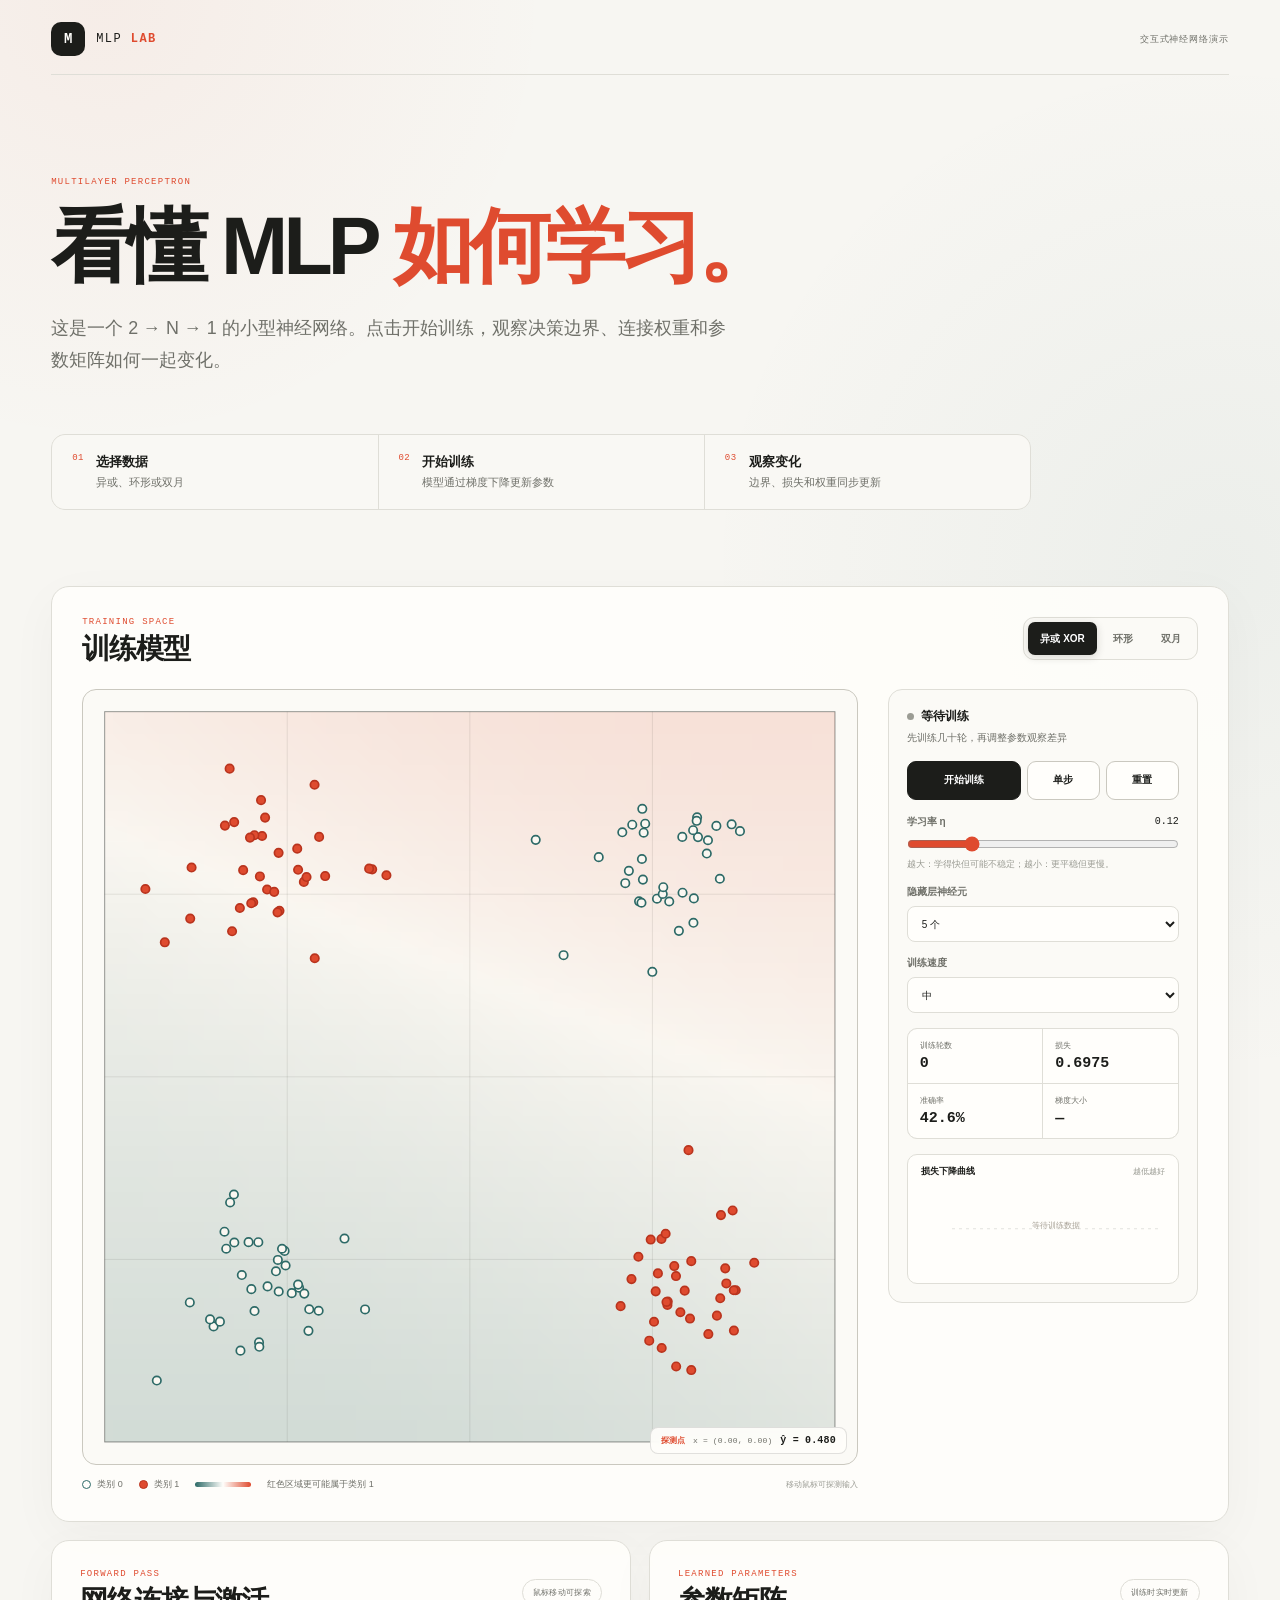
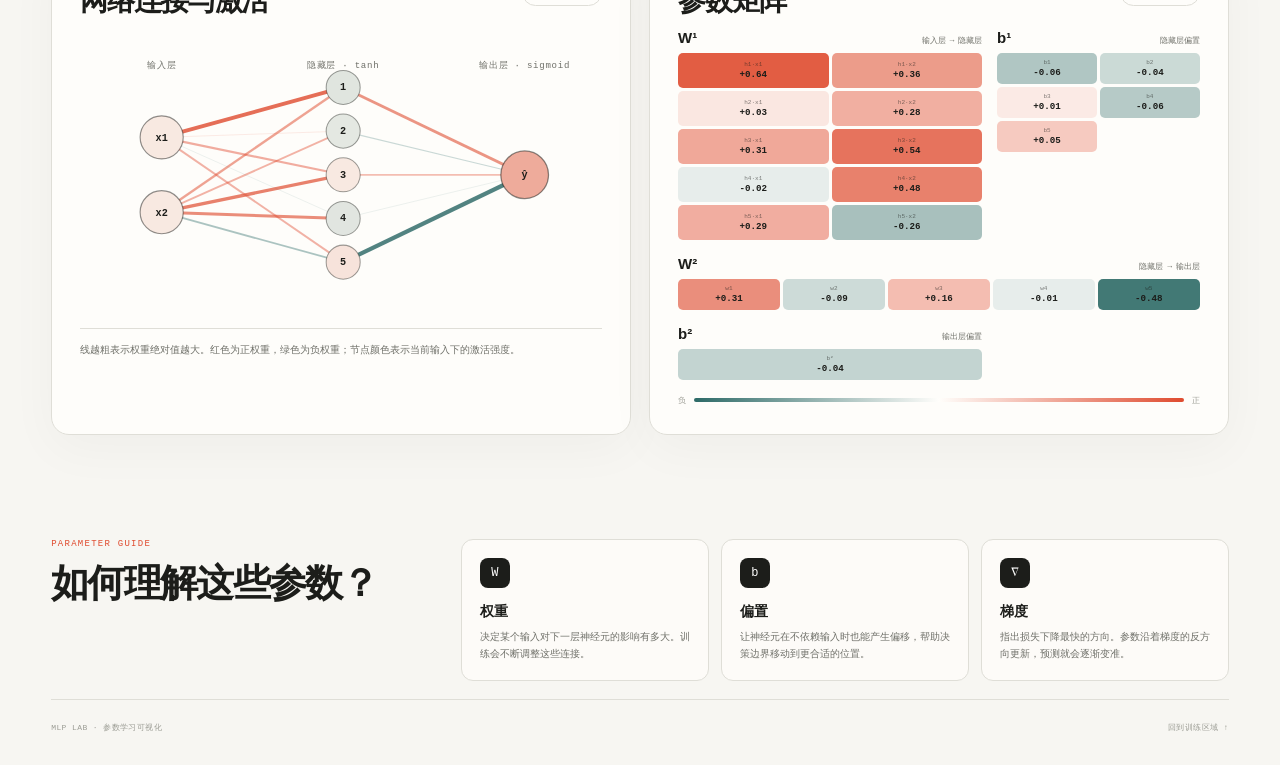
==== commit c04bfacd: "Add files via upload" ====
--- a/public/index.html
+++ b/public/index.html
@@ -3,149 +3,759 @@
 <head>
   <meta charset="utf-8">
   <meta name="viewport" content="width=device-width, initial-scale=1">
-  <meta name="description" content="一个简洁的个人主页。">
-  <meta name="theme-color" content="#f3efe6">
-  <meta property="og:title" content="你的名字 — 个人网站">
-  <meta property="og:description" content="一个简洁、可以随时修改文字的个人主页。">
-  <meta property="og:type" content="website">
-  <meta name="twitter:card" content="summary">
-  <title>你的名字 — 个人网站</title>
+  <meta name="description" content="一个简洁易懂的 MLP 学习参数交互可视化。">
+  <meta name="theme-color" content="#f7f6f2">
+  <title>MLP 参数学习可视化</title>
   <link rel="icon" href="favicon.svg" type="image/svg+xml">
-  <link rel="stylesheet" href="styles.css">
-  <link rel="stylesheet" href="mlp.css">
-  <script src="github-config.js" defer></script>
-  <script src="github-adapter.js" defer></script>
-  <script src="app.js" defer></script>
-  <script src="mlp.js" defer></script>
+  <style>
+:root {
+  --bg: #f7f6f2;
+  --surface: #fffefb;
+  --surface-soft: #fbfaf6;
+  --ink: #1c1d1a;
+  --muted: #6f7069;
+  --muted-light: #9b9c94;
+  --line: #dfded7;
+  --line-strong: #cac8bf;
+  --accent: #df4b2f;
+  --accent-deep: #b9341e;
+  --teal: #2d6a67;
+  --sans: "Avenir Next", "Helvetica Neue", "PingFang SC", "Hiragino Sans GB", "Microsoft YaHei", sans-serif;
+  --mono: "SFMono-Regular", "Cascadia Mono", "Roboto Mono", "Courier New", monospace;
+  --radius: 18px;
+  --page-pad: clamp(20px, 4vw, 56px);
+}
+
+*,
+*::before,
+*::after { box-sizing: border-box; }
+
+html { scroll-behavior: smooth; }
+
+body {
+  min-height: 100vh;
+  margin: 0;
+  background:
+    radial-gradient(circle at 8% 0%, rgba(223, 75, 47, 0.055), transparent 28rem),
+    radial-gradient(circle at 95% 24%, rgba(45, 106, 103, 0.055), transparent 32rem),
+    var(--bg);
+  color: var(--ink);
+  font-family: var(--sans);
+  -webkit-font-smoothing: antialiased;
+  text-rendering: optimizeLegibility;
+}
+
+button,
+input,
+select { font: inherit; }
+button { color: inherit; }
+a { color: inherit; text-decoration: none; }
+svg { display: block; max-width: 100%; }
+::selection { background: var(--accent); color: #fff; }
+
+.skip-link {
+  position: fixed;
+  top: 8px;
+  left: 8px;
+  z-index: 100;
+  padding: 10px 16px;
+  border-radius: 8px;
+  background: var(--ink);
+  color: #fff;
+  transform: translateY(-150%);
+  transition: transform 160ms ease;
+}
+
+.skip-link:focus { transform: translateY(0); }
+
+.page-shell {
+  width: min(100%, 1360px);
+  margin: 0 auto;
+  padding: 22px var(--page-pad) 32px;
+}
+
+.site-header {
+  display: flex;
+  align-items: center;
+  justify-content: space-between;
+  gap: 20px;
+  min-height: 44px;
+  padding-bottom: 18px;
+  border-bottom: 1px solid var(--line);
+}
+
+.brand { display: inline-flex; align-items: center; gap: 11px; }
+
+.brand-mark {
+  display: grid;
+  place-items: center;
+  width: 34px;
+  height: 34px;
+  border-radius: 10px;
+  background: var(--ink);
+  color: var(--surface);
+  font-family: var(--mono);
+  font-size: 14px;
+  font-weight: 700;
+}
+
+.brand-name {
+  font-family: var(--mono);
+  font-size: 12px;
+  letter-spacing: 0.12em;
+}
+
+.brand-name b { color: var(--accent); font-weight: 700; }
+
+.header-note {
+  color: var(--muted);
+  font-family: var(--mono);
+  font-size: 9px;
+  letter-spacing: 0.1em;
+}
+
+.intro {
+  max-width: 980px;
+  padding: clamp(58px, 8vw, 104px) 0 clamp(42px, 6vw, 76px);
+}
+
+.eyebrow,
+.section-label {
+  margin: 0;
+  color: var(--accent);
+  font-family: var(--mono);
+  font-size: 9px;
+  letter-spacing: 0.14em;
+}
+
+.intro h1 {
+  max-width: 860px;
+  margin: 18px 0 0;
+  font-size: clamp(46px, 6.3vw, 82px);
+  font-weight: 650;
+  letter-spacing: -0.06em;
+  line-height: 1.02;
+}
+
+.intro h1 span { color: var(--accent); }
+
+.lead {
+  max-width: 690px;
+  margin: 24px 0 0;
+  color: var(--muted);
+  font-size: clamp(15px, 1.4vw, 19px);
+  line-height: 1.8;
+}
+
+.step-list {
+  display: grid;
+  grid-template-columns: repeat(3, minmax(0, 1fr));
+  gap: 1px;
+  margin-top: clamp(34px, 5vw, 58px);
+  overflow: hidden;
+  border: 1px solid var(--line);
+  border-radius: 14px;
+  background: var(--line);
+}
+
+.step {
+  display: grid;
+  grid-template-columns: auto 1fr;
+  gap: 3px 12px;
+  min-width: 0;
+  padding: 18px 20px;
+  background: rgba(255, 254, 251, 0.82);
+}
+
+.step > span {
+  grid-row: 1 / 3;
+  align-self: start;
+  color: var(--accent);
+  font-family: var(--mono);
+  font-size: 9px;
+  letter-spacing: 0.05em;
+}
+
+.step b { font-size: 13px; font-weight: 650; }
+.step small { color: var(--muted); font-size: 11px; line-height: 1.55; }
+
+.workspace { display: grid; gap: 18px; }
+
+.panel {
+  min-width: 0;
+  border: 1px solid var(--line);
+  border-radius: var(--radius);
+  background: rgba(255, 254, 251, 0.9);
+  box-shadow: 0 14px 50px rgba(28, 29, 26, 0.035);
+}
+
+.training-panel { padding: clamp(18px, 2.5vw, 30px); }
+
+.panel-header {
+  display: flex;
+  align-items: flex-start;
+  justify-content: space-between;
+  gap: 22px;
+  margin-bottom: 24px;
+}
+
+.compact-header { align-items: center; margin-bottom: 12px; }
+
+.panel-title {
+  margin: 7px 0 0;
+  font-size: clamp(24px, 2.2vw, 34px);
+  font-weight: 650;
+  letter-spacing: -0.04em;
+  line-height: 1.1;
+}
+
+.panel-tag {
+  padding: 7px 10px;
+  border: 1px solid var(--line);
+  border-radius: 999px;
+  color: var(--muted);
+  font-family: var(--mono);
+  font-size: 8px;
+  letter-spacing: 0.04em;
+  white-space: nowrap;
+}
+
+.dataset-switch {
+  display: flex;
+  gap: 4px;
+  padding: 4px;
+  border: 1px solid var(--line);
+  border-radius: 11px;
+  background: var(--surface-soft);
+}
+
+.dataset-switch button {
+  min-height: 33px;
+  padding: 0 12px;
+  border: 0;
+  border-radius: 7px;
+  background: transparent;
+  color: var(--muted);
+  font-size: 10px;
+  font-weight: 600;
+  white-space: nowrap;
+  cursor: pointer;
+  transition: background 150ms ease, color 150ms ease, box-shadow 150ms ease;
+}
+
+.dataset-switch button:hover { color: var(--ink); }
+
+.dataset-switch button[aria-pressed="true"] {
+  background: var(--ink);
+  color: #fff;
+  box-shadow: 0 2px 8px rgba(28, 29, 26, 0.16);
+}
+
+.training-layout {
+  display: grid;
+  grid-template-columns: minmax(0, 1.48fr) minmax(310px, 0.52fr);
+  gap: clamp(18px, 2.5vw, 30px);
+  align-items: start;
+}
+
+.visual-column { min-width: 0; }
+
+.canvas-wrap {
+  position: relative;
+  width: 100%;
+  aspect-ratio: 1 / 1;
+  overflow: hidden;
+  border: 1px solid var(--line-strong);
+  border-radius: 14px;
+  background: var(--surface-soft);
+}
+
+#decision-canvas {
+  display: block;
+  width: 100%;
+  height: 100%;
+  touch-action: none;
+  cursor: crosshair;
+}
+
+#decision-canvas:focus-visible { outline: 2px solid var(--accent); outline-offset: 3px; }
+
+.canvas-probe {
+  position: absolute;
+  right: 10px;
+  bottom: 10px;
+  display: flex;
+  align-items: center;
+  gap: 8px;
+  padding: 7px 10px;
+  border: 1px solid rgba(28, 29, 26, 0.13);
+  border-radius: 8px;
+  background: rgba(255, 254, 251, 0.9);
+  color: var(--muted);
+  font-family: var(--mono);
+  font-size: 8px;
+  letter-spacing: 0.02em;
+  pointer-events: none;
+  backdrop-filter: blur(8px);
+}
+
+.canvas-probe strong { color: var(--ink); font-size: 10px; font-weight: 600; }
+.probe-label { color: var(--accent); font-weight: 600; }
+
+.legend-row {
+  display: flex;
+  flex-wrap: wrap;
+  align-items: center;
+  gap: 10px 16px;
+  margin-top: 13px;
+  color: var(--muted);
+  font-size: 9px;
+}
+
+.legend-item { display: inline-flex; align-items: center; gap: 6px; white-space: nowrap; }
+
+.legend-dot { width: 9px; height: 9px; border-radius: 50%; }
+.legend-dot.is-zero { border: 1.5px solid var(--teal); background: var(--surface); }
+.legend-dot.is-one { border: 1.5px solid var(--accent-deep); background: var(--accent); }
+.legend-gradient { width: 56px; height: 5px; border-radius: 99px; background: linear-gradient(90deg, var(--teal), var(--surface) 50%, var(--accent)); }
+.canvas-help { margin-left: auto; color: var(--muted-light); font-family: var(--mono); font-size: 8px; }
+
+.control-column {
+  display: grid;
+  gap: 15px;
+  min-width: 0;
+  padding: 18px;
+  border: 1px solid var(--line);
+  border-radius: 14px;
+  background: var(--surface-soft);
+}
+
+.run-row { display: grid; gap: 5px; }
+
+.run-status {
+  display: inline-flex;
+  align-items: center;
+  gap: 7px;
+  width: fit-content;
+  color: var(--ink);
+  font-size: 12px;
+  font-weight: 650;
+}
+
+.run-status::before {
+  content: "";
+  width: 7px;
+  height: 7px;
+  border-radius: 50%;
+  background: var(--muted-light);
+}
+
+.run-status.is-running::before {
+  background: var(--accent);
+  animation: statusPulse 1.4s infinite;
+}
+
+.run-status.is-done::before { background: var(--teal); }
+
+@keyframes statusPulse {
+  0% { box-shadow: 0 0 0 0 rgba(223, 75, 47, 0.4); }
+  70% { box-shadow: 0 0 0 7px rgba(223, 75, 47, 0); }
+  100% { box-shadow: 0 0 0 0 rgba(223, 75, 47, 0); }
+}
+
+.run-help { color: var(--muted); font-size: 10px; line-height: 1.55; }
+
+.training-actions {
+  display: grid;
+  grid-template-columns: 1.25fr 0.8fr 0.8fr;
+  gap: 6px;
+}
+
+.button {
+  min-height: 39px;
+  padding: 0 10px;
+  border: 1px solid var(--line-strong);
+  border-radius: 9px;
+  background: var(--surface);
+  color: var(--ink);
+  font-size: 10px;
+  font-weight: 600;
+  cursor: pointer;
+  transition: border-color 150ms ease, background 150ms ease, color 150ms ease;
+}
+
+.button:hover { border-color: var(--accent); color: var(--accent); }
+.button.is-primary { border-color: var(--ink); background: var(--ink); color: #fff; }
+.button.is-primary:hover { border-color: var(--accent); background: var(--accent); }
+.button:disabled { opacity: 0.42; cursor: not-allowed; }
+
+.control-stack { display: grid; gap: 14px; }
+
+.control {
+  display: grid;
+  grid-template-columns: 1fr auto;
+  gap: 7px 10px;
+  align-items: center;
+}
+
+.control-label { color: var(--muted); font-size: 10px; font-weight: 600; }
+.control-value { color: var(--ink); font-family: var(--mono); font-size: 10px; }
+
+.control input[type="range"] {
+  grid-column: 1 / -1;
+  width: 100%;
+  height: 16px;
+  margin: 0;
+  accent-color: var(--accent);
+  cursor: pointer;
+}
+
+.control-note {
+  grid-column: 1 / -1;
+  margin: -1px 0 0;
+  color: var(--muted-light);
+  font-size: 9px;
+  line-height: 1.5;
+}
+
+.compact-control select {
+  grid-column: 1 / -1;
+  width: 100%;
+  height: 36px;
+  padding: 0 10px;
+  border: 1px solid var(--line);
+  border-radius: 8px;
+  outline: 0;
+  background: var(--surface);
+  color: var(--ink);
+  font-size: 10px;
+  cursor: pointer;
+}
+
+.compact-control select:focus { border-color: var(--accent); }
+
+.metric-grid {
+  display: grid;
+  grid-template-columns: repeat(2, minmax(0, 1fr));
+  gap: 1px;
+  overflow: hidden;
+  border: 1px solid var(--line);
+  border-radius: 10px;
+  background: var(--line);
+}
+
+.metric { min-width: 0; padding: 11px 12px; background: var(--surface); }
+.metric span { display: block; margin-bottom: 4px; color: var(--muted); font-size: 8px; }
+.metric strong { display: block; overflow: hidden; font-family: var(--mono); font-size: 15px; font-weight: 600; font-variant-numeric: tabular-nums; text-overflow: ellipsis; white-space: nowrap; }
+
+.loss-box {
+  min-height: 118px;
+  padding: 10px 10px 7px;
+  border: 1px solid var(--line);
+  border-radius: 10px;
+  background: var(--surface);
+}
+
+.loss-heading { display: flex; align-items: center; justify-content: space-between; gap: 10px; margin: 0 3px 2px; }
+.loss-heading span { color: var(--ink); font-size: 9px; font-weight: 600; }
+.loss-heading small { color: var(--muted-light); font-size: 8px; }
+#loss-canvas { display: block; width: 100%; height: 96px; }
+
+.insight-grid { display: grid; grid-template-columns: minmax(0, 1fr) minmax(0, 1fr); gap: 18px; }
+.network-card, .parameters-card { padding: clamp(18px, 2.2vw, 28px); }
+
+.network-stage { min-height: 280px; padding: 4px 0; }
+#network-svg { width: 100%; height: auto; overflow: visible; }
+
+.network-layer-label {
+  fill: var(--muted);
+  font-family: var(--mono);
+  font-size: 8px;
+  letter-spacing: 0.08em;
+}
+
+.network-node-label {
+  fill: var(--ink);
+  font-family: var(--mono);
+  font-size: 9px;
+  font-weight: 600;
+}
+
+.network-node-label.is-small { font-size: 7px; }
+
+.panel-note {
+  margin: 8px 0 0;
+  padding-top: 13px;
+  border-top: 1px solid var(--line);
+  color: var(--muted);
+  font-size: 10px;
+  line-height: 1.65;
+}
+
+.param-layout {
+  display: grid;
+  grid-template-columns: minmax(0, 1.2fr) minmax(0, 0.8fr);
+  gap: 15px;
+  align-items: start;
+}
+
+.param-block { min-width: 0; }
+.param-block.is-wide { grid-column: 1 / -1; }
+
+.param-heading { display: flex; align-items: baseline; justify-content: space-between; gap: 10px; margin-bottom: 7px; }
+.param-heading strong { font-size: 15px; font-weight: 700; }
+.param-heading span { color: var(--muted); font-size: 8px; }
+
+.matrix { display: grid; gap: 3px; min-width: 0; }
+.matrix-w1, .matrix-b1 { grid-template-columns: repeat(2, minmax(0, 1fr)); }
+.matrix-w2 { grid-template-columns: repeat(var(--hidden-count, 5), minmax(0, 1fr)); }
+.matrix-b2 { grid-template-columns: minmax(0, 1fr); }
+
+.param-cell {
+  display: grid;
+  place-content: center;
+  min-width: 0;
+  min-height: 35px;
+  padding: 3px;
+  border-radius: 5px;
+  color: var(--ink);
+  text-align: center;
+  transition: background 130ms linear;
+}
+
+.param-cell span { overflow: hidden; margin-bottom: 1px; opacity: 0.55; font-family: var(--mono); font-size: 6px; text-overflow: ellipsis; white-space: nowrap; }
+.param-cell b { overflow: hidden; font-family: var(--mono); font-size: clamp(8px, 0.72vw, 10px); font-variant-numeric: tabular-nums; font-weight: 600; text-overflow: ellipsis; white-space: nowrap; }
+.param-cell.is-bias { min-height: 31px; }
+.param-scale { display: flex; align-items: center; gap: 8px; grid-column: 1 / -1; color: var(--muted-light); font-size: 8px; }
+.param-scale i { flex: 1; height: 4px; border-radius: 99px; background: linear-gradient(90deg, var(--teal), var(--surface) 50%, var(--accent)); }
+
+.explain {
+  display: grid;
+  grid-template-columns: minmax(220px, 0.45fr) minmax(0, 1fr);
+  gap: clamp(24px, 5vw, 70px);
+  padding: clamp(52px, 7vw, 86px) 0 18px;
+}
+
+.explain-heading h2 { margin: 12px 0 0; font-size: clamp(28px, 3vw, 42px); font-weight: 650; letter-spacing: -0.045em; line-height: 1.12; }
+.explain-grid { display: grid; grid-template-columns: repeat(3, minmax(0, 1fr)); gap: 12px; }
+
+.explain-grid article {
+  min-width: 0;
+  padding: 18px;
+  border: 1px solid var(--line);
+  border-radius: 12px;
+  background: rgba(255, 254, 251, 0.72);
+}
+
+.explain-grid article > span { display: grid; place-items: center; width: 30px; height: 30px; border-radius: 8px; background: var(--ink); color: #fff; font-family: var(--mono); font-size: 12px; }
+.explain-grid h3 { margin: 15px 0 7px; font-size: 14px; font-weight: 650; }
+.explain-grid p { margin: 0; color: var(--muted); font-size: 10px; line-height: 1.7; }
+
+.site-footer {
+  display: flex;
+  align-items: center;
+  justify-content: space-between;
+  gap: 20px;
+  padding-top: 22px;
+  border-top: 1px solid var(--line);
+  color: var(--muted-light);
+  font-family: var(--mono);
+  font-size: 8px;
+  letter-spacing: 0.05em;
+}
+
+.site-footer a:hover { color: var(--accent); }
+
+.noscript {
+  position: fixed;
+  right: 20px;
+  bottom: 20px;
+  left: 20px;
+  z-index: 200;
+  padding: 16px;
+  border-radius: 10px;
+  background: var(--accent-deep);
+  color: #fff;
+  text-align: center;
+}
+
+@media (max-width: 1080px) {
+  .training-layout { grid-template-columns: minmax(0, 1.2fr) minmax(285px, 0.8fr); }
+  .control-column { padding: 15px; }
+  .param-layout { grid-template-columns: 1fr; }
+  .param-block.is-wide, .param-scale { grid-column: auto; }
+}
+
+@media (max-width: 900px) {
+  .training-layout { grid-template-columns: 1fr; }
+  .control-column { grid-template-columns: minmax(0, 1fr) minmax(0, 1fr); align-items: start; }
+  .run-row, .training-actions, .control-stack { grid-column: 1 / -1; }
+  .metric-grid { grid-column: 1; }
+  .loss-box { grid-column: 2; min-height: 144px; }
+  #loss-canvas { height: 120px; }
+  .insight-grid { grid-template-columns: 1fr; }
+  .param-layout { grid-template-columns: minmax(0, 1.2fr) minmax(0, 0.8fr); }
+  .param-block.is-wide, .param-scale { grid-column: 1 / -1; }
+  .explain { grid-template-columns: 1fr; }
+}
+
+@media (max-width: 680px) {
+  .site-header { align-items: flex-start; }
+  .header-note { padding-top: 7px; text-align: right; }
+  .intro { padding-top: 50px; }
+  .intro h1 { font-size: clamp(40px, 11.5vw, 56px); }
+  .intro h1 span { display: block; }
+  .step-list { grid-template-columns: 1fr; }
+  .panel-header { display: grid; gap: 16px; }
+  .compact-header { grid-template-columns: 1fr auto; align-items: center; }
+  .dataset-switch { width: 100%; }
+  .dataset-switch button { flex: 1; padding: 0 7px; }
+  .control-column { grid-template-columns: 1fr; padding: 14px; }
+  .metric-grid, .loss-box { grid-column: auto; }
+  .legend-row { gap: 8px 12px; }
+  .canvas-help { width: 100%; margin-left: 0; }
+  .explain-grid { grid-template-columns: 1fr; }
+  .param-layout { grid-template-columns: 1fr; }
+  .param-block.is-wide, .param-scale { grid-column: auto; }
+  .site-footer { align-items: flex-start; flex-direction: column; }
+}
+
+@media (prefers-reduced-motion: reduce) {
+  *,
+  *::before,
+  *::after {
+    scroll-behavior: auto !important;
+    animation-duration: 0.01ms !important;
+    animation-iteration-count: 1 !important;
+    transition-duration: 0.01ms !important;
+  }
+}
+</style>
+  
 </head>
 <body>
-  <a class="skip-link" href="#main">跳到主要内容</a>
-  <div class="paper-texture" aria-hidden="true"></div>
+  <a class="skip-link" href="#workspace">跳到训练区域</a>
 
   <div class="page-shell">
-    <header class="topbar">
-      <span class="brand-mark" data-initial>你</span>
-      <span class="topbar-rule" aria-hidden="true"></span>
-      <span class="topbar-dot" aria-hidden="true"></span>
+    <header class="site-header">
+      <a class="brand" href="#" aria-label="MLP Lab 首页">
+        <span class="brand-mark">M</span>
+        <span class="brand-name">MLP <b>LAB</b></span>
+      </a>
+      <span class="header-note">交互式神经网络演示</span>
     </header>
 
-    <main class="main main-with-lab" id="main">
-      <section class="hero" aria-label="个人介绍">
-        <h1 class="name" data-field="site.name">你的名字</h1>
-        <p class="tagline" data-field="site.tagline">在这里写一句简短的自我介绍。</p>
-
-        <div class="hero-bottom">
-          <p class="body-copy" data-field="intro.body">在这里写下关于你的文字。可以介绍你正在做的事、关心的话题，或者任何想让人了解你的内容。</p>
-          <a class="lab-jump" href="#mlp-lab">MLP 参数实验</a>
+    <main>
+      <section class="intro" aria-labelledby="page-title">
+        <p class="eyebrow">MULTILAYER PERCEPTRON</p>
+        <h1 id="page-title">看懂 MLP <span>如何学习。</span></h1>
+        <p class="lead">这是一个 2 → N → 1 的小型神经网络。点击开始训练，观察决策边界、连接权重和参数矩阵如何一起变化。</p>
+
+        <div class="step-list" aria-label="使用步骤">
+          <div class="step"><span>01</span><b>选择数据</b><small>异或、环形或双月</small></div>
+          <div class="step"><span>02</span><b>开始训练</b><small>模型通过梯度下降更新参数</small></div>
+          <div class="step"><span>03</span><b>观察变化</b><small>边界、损失和权重同步更新</small></div>
         </div>
       </section>
-      <section class="mlp-section" id="mlp-lab" aria-labelledby="mlp-title">
-        <div class="mlp-heading">
-          <p class="section-kicker"><span>LAB 01</span> MULTILAYER PERCEPTRON</p>
-          <div class="mlp-heading-grid">
-            <h2 class="mlp-title" id="mlp-title">让参数<br><em>自己长出来。</em></h2>
-            <div class="mlp-intro">
-              <p>一个 2 → N → 1 的多层感知机正在学习二维分类。启动训练后，观察决策边界如何移动，连接权重如何改变，以及每一层激活如何响应你的指针。</p>
-              <p class="mlp-formula">ŷ = <strong>σ</strong>(W₂ tanh(W₁x + b₁) + b₂)</p>
+
+      <section class="workspace" id="workspace" aria-labelledby="training-title">
+        <article class="panel training-panel">
+          <header class="panel-header">
+            <div>
+              <p class="section-label">TRAINING SPACE</p>
+              <h2 class="panel-title" id="training-title">训练模型</h2>
             </div>
-          </div>
-        </div>
-
-        <div class="mlp-dashboard">
-          <article class="mlp-card decision-card">
-            <header class="card-heading">
-              <div>
-                <p class="card-index">01 / DECISION SPACE</p>
-                <h3 class="card-title">决策边界</h3>
+            <div class="dataset-switch" role="group" aria-label="选择训练数据集">
+              <button type="button" data-dataset="xor" aria-pressed="true">异或 XOR</button>
+              <button type="button" data-dataset="ring" aria-pressed="false">环形</button>
+              <button type="button" data-dataset="moons" aria-pressed="false">双月</button>
+            </div>
+          </header>
+
+          <div class="training-layout">
+            <div class="visual-column">
+              <div class="canvas-wrap">
+                <canvas id="decision-canvas" tabindex="0" role="img" aria-label="MLP 在二维输入空间中的分类概率和决策边界">当前浏览器不支持 Canvas。</canvas>
+                <div class="canvas-probe" aria-hidden="true">
+                  <span class="probe-label">探测点</span>
+                  <span id="probe-input">(0.00, 0.00)</span>
+                  <strong id="probe-output">ŷ = 0.500</strong>
+                </div>
               </div>
-              <div class="dataset-switch" role="group" aria-label="选择训练数据集">
-                <button type="button" data-dataset="xor" aria-pressed="true">XOR</button>
-                <button type="button" data-dataset="ring" aria-pressed="false">环形</button>
-                <button type="button" data-dataset="moons" aria-pressed="false">双月</button>
-              </div>
-            </header>
-
-            <div class="canvas-wrap">
-              <canvas id="decision-canvas" tabindex="0" role="img" aria-label="MLP 在二维输入空间中的分类概率和决策边界">当前浏览器不支持 Canvas。</canvas>
-              <div class="canvas-probe" aria-hidden="true">
-                <span>PROBE</span>
-                <span id="probe-input">x = (0.00, 0.00)</span>
-                <strong id="probe-output">ŷ = 0.500</strong>
+
+              <div class="legend-row" aria-label="图例">
+                <span class="legend-item"><i class="legend-dot is-zero"></i>类别 0</span>
+                <span class="legend-item"><i class="legend-dot is-one"></i>类别 1</span>
+                <span class="legend-gradient" aria-hidden="true"></span>
+                <span>红色区域更可能属于类别 1</span>
+                <span class="canvas-help">移动鼠标可探测输入</span>
               </div>
             </div>
 
-            <div class="decision-footer">
-              <div class="plot-legend" aria-label="图例">
-                <span class="legend-item"><i class="legend-dot is-negative"></i>类别 0</span>
-                <span class="legend-item"><i class="legend-dot is-positive"></i>类别 1</span>
-                <span class="legend-item"><i class="legend-gradient"></i>P(y=1)</span>
+            <aside class="control-column" aria-label="训练控制">
+              <div class="run-row">
+                <span class="run-status" id="run-status" role="status">等待训练</span>
+                <span class="run-help">先训练几十轮，再调整参数观察差异</span>
               </div>
-              <span class="canvas-hint">移动指针查看前向传播 · 点击重置探测点</span>
-            </div>
-          </article>
-
-          <aside class="mlp-card training-card" aria-labelledby="training-title">
-            <header class="card-heading">
+
+              <div class="training-actions">
+                <button class="button is-primary" id="train-button" type="button">开始训练</button>
+                <button class="button" id="step-button" type="button">单步</button>
+                <button class="button" id="reset-button" type="button">重置</button>
+              </div>
+
+              <div class="control-stack">
+                <div class="control">
+                  <label class="control-label" for="lr-range">学习率 η</label>
+                  <output class="control-value" id="lr-value" for="lr-range">0.12</output>
+                  <input id="lr-range" type="range" min="0.01" max="0.5" step="0.01" value="0.12">
+                  <p class="control-note">越大：学得快但可能不稳定；越小：更平稳但更慢。</p>
+                </div>
+                <div class="control compact-control">
+                  <label class="control-label" for="hidden-select">隐藏层神经元</label>
+                  <select id="hidden-select">
+                    <option value="3">3 个</option>
+                    <option value="4">4 个</option>
+                    <option value="5" selected>5 个</option>
+                    <option value="6">6 个</option>
+                    <option value="8">8 个</option>
+                  </select>
+                </div>
+                <div class="control compact-control">
+                  <label class="control-label" for="speed-select">训练速度</label>
+                  <select id="speed-select">
+                    <option value="1">慢</option>
+                    <option value="2" selected>中</option>
+                    <option value="4">快</option>
+                    <option value="8">很快</option>
+                    <option value="16">极快</option>
+                  </select>
+                </div>
+              </div>
+
+              <div class="metric-grid">
+                <div class="metric"><span>训练轮数</span><strong id="epoch-value">0</strong></div>
+                <div class="metric"><span>损失</span><strong id="loss-value">0.6931</strong></div>
+                <div class="metric"><span>准确率</span><strong id="accuracy-value">—</strong></div>
+                <div class="metric"><span>梯度大小</span><strong id="gradient-value">—</strong></div>
+              </div>
+
+              <div class="loss-box">
+                <div class="loss-heading"><span>损失下降曲线</span><small>越低越好</small></div>
+                <canvas id="loss-canvas" role="img" aria-label="训练损失随 epoch 变化的曲线">损失曲线。</canvas>
+              </div>
+            </aside>
+          </div>
+        </article>
+
+        <div class="insight-grid">
+          <article class="panel network-card">
+            <header class="panel-header compact-header">
               <div>
-                <p class="card-index">02 / OPTIMIZATION</p>
-                <h3 class="card-title" id="training-title">学习参数</h3>
-                <span class="run-status" id="run-status" role="status">等待训练</span>
+                <p class="section-label">FORWARD PASS</p>
+                <h2 class="panel-title">网络连接与激活</h2>
               </div>
-            </header>
-
-            <div class="control-stack">
-              <div class="control">
-                <label class="control-label" for="lr-range">学习率 η</label>
-                <output class="control-value" id="lr-value" for="lr-range">0.12</output>
-                <input id="lr-range" type="range" min="0.01" max="0.5" step="0.01" value="0.12">
-              </div>
-              <div class="control">
-                <label class="control-label" for="hidden-select">隐藏层神经元</label>
-                <select id="hidden-select">
-                  <option value="3">3 个 · 最小非线性</option>
-                  <option value="4">4 个</option>
-                  <option value="5" selected>5 个 · 推荐</option>
-                  <option value="6">6 个</option>
-                  <option value="8">8 个 · 更灵活</option>
-                </select>
-                <p class="control-note">改变神经元数量会重新初始化全部权重与偏置；双月数据可尝试 8 个。</p>
-              </div>
-              <div class="control">
-                <label class="control-label" for="speed-select">训练速度</label>
-                <select id="speed-select">
-                  <option value="1">1 epoch / 帧</option>
-                  <option value="2" selected>2 epochs / 帧</option>
-                  <option value="4">4 epochs / 帧</option>
-                  <option value="8">8 epochs / 帧</option>
-                  <option value="16">16 epochs / 帧</option>
-                </select>
-              </div>
-            </div>
-
-            <div class="training-actions">
-              <button class="mlp-button is-primary" id="train-button" type="button">开始训练</button>
-              <button class="mlp-button" id="step-button" type="button">单步</button>
-              <button class="mlp-button" id="reset-button" type="button">重置</button>
-            </div>
-
-            <div class="metric-grid">
-              <div class="metric"><span class="metric-label">EPOCH</span><strong class="metric-value" id="epoch-value">0</strong></div>
-              <div class="metric"><span class="metric-label">BCE LOSS</span><strong class="metric-value" id="loss-value">0.6931</strong></div>
-              <div class="metric"><span class="metric-label">ACCURACY</span><strong class="metric-value" id="accuracy-value">—</strong></div>
-              <div class="metric"><span class="metric-label">‖∇θ‖</span><strong class="metric-value" id="gradient-value">—</strong></div>
-            </div>
-
-            <div class="loss-wrap">
-              <canvas id="loss-canvas" role="img" aria-label="训练损失随 epoch 变化的曲线">损失曲线。</canvas>
-            </div>
-          </aside>
-
-          <article class="mlp-card network-card">
-            <header class="card-heading">
-              <div>
-                <p class="card-index">03 / FORWARD PASS</p>
-                <h3 class="card-title">连接与激活</h3>
-              </div>
+              <span class="panel-tag">鼠标移动可探索</span>
             </header>
             <div class="network-stage">
               <svg id="network-svg" viewBox="0 0 460 250" role="img" aria-labelledby="network-title network-desc">
@@ -153,103 +763,920 @@
                 <desc id="network-desc">线条表示权重，颜色表示正负；节点亮度表示当前探测输入的激活值。</desc>
               </svg>
             </div>
-            <div class="network-legend">
-              <span><i class="network-key-line is-positive"></i>正权重</span>
-              <span><i class="network-key-line is-negative"></i>负权重</span>
-              <span>线宽 = |w|</span>
-              <span>移动指针改变激活</span>
-            </div>
+            <p class="panel-note">线越粗表示权重绝对值越大。红色为正权重，绿色为负权重；节点颜色表示当前输入下的激活强度。</p>
           </article>
 
-          <article class="mlp-card parameters-card">
-            <header class="card-heading">
+          <article class="panel parameters-card">
+            <header class="panel-header compact-header">
               <div>
-                <p class="card-index">04 / LEARNED PARAMETERS</p>
-                <h3 class="card-title">参数矩阵</h3>
+                <p class="section-label">LEARNED PARAMETERS</p>
+                <h2 class="panel-title">参数矩阵</h2>
               </div>
+              <span class="panel-tag">训练时实时更新</span>
             </header>
             <div class="param-layout">
               <section class="param-block">
-                <div class="param-heading"><strong>W¹</strong><span>2 × N · INPUT → HIDDEN</span></div>
+                <div class="param-heading"><strong>W¹</strong><span>输入层 → 隐藏层</span></div>
                 <div class="matrix matrix-w1" id="w1-matrix" aria-label="第一层权重矩阵"></div>
               </section>
               <section class="param-block">
-                <div class="param-heading"><strong>b¹</strong><span>N · HIDDEN BIAS</span></div>
+                <div class="param-heading"><strong>b¹</strong><span>隐藏层偏置</span></div>
                 <div class="matrix matrix-b1" id="b1-matrix" aria-label="第一层偏置"></div>
               </section>
               <section class="param-block is-wide">
-                <div class="param-heading"><strong>W² / b²</strong><span>N → 1 · OUTPUT LAYER</span></div>
+                <div class="param-heading"><strong>W²</strong><span>隐藏层 → 输出层</span></div>
                 <div class="matrix matrix-w2" id="w2-matrix" aria-label="第二层权重"></div>
               </section>
               <section class="param-block">
-                <div class="param-heading"><strong>b²</strong><span>1 · OUTPUT BIAS</span></div>
+                <div class="param-heading"><strong>b²</strong><span>输出层偏置</span></div>
                 <div class="matrix matrix-b2" id="b2-matrix" aria-label="第二层偏置"></div>
               </section>
-              <div class="param-scale" aria-hidden="true"><span>−</span><i class="param-scale-bar"></i><span>+</span></div>
+              <div class="param-scale" aria-hidden="true"><span>负</span><i></i><span>正</span></div>
             </div>
           </article>
         </div>
 
-        <div class="formula-strip" aria-label="MLP 学习过程">
-          <div class="formula-step"><span>01 / FORWARD</span><strong>h = tanh(W₁x + b₁)</strong><p>输入经过线性变换与非线性激活，得到隐藏层表示。</p></div>
-          <div class="formula-step"><span>02 / BACKWARD</span><strong>∂L/∂θ ← 链式法则</strong><p>输出误差沿网络反向传播，得到每个权重和偏置的梯度。</p></div>
-          <div class="formula-step"><span>03 / UPDATE</span><strong>θ ← θ − η∇<sub>θ</sub>L</strong><p>沿负梯度方向更新参数，决策边界随训练逐步成形。</p></div>
-        </div>
-      </section>
+        <section class="explain" aria-labelledby="explain-title">
+          <div class="explain-heading">
+            <p class="eyebrow">PARAMETER GUIDE</p>
+            <h2 id="explain-title">如何理解这些参数？</h2>
+          </div>
+          <div class="explain-grid">
+            <article><span>W</span><h3>权重</h3><p>决定某个输入对下一层神经元的影响有多大。训练会不断调整这些连接。</p></article>
+            <article><span>b</span><h3>偏置</h3><p>让神经元在不依赖输入时也能产生偏移，帮助决策边界移动到更合适的位置。</p></article>
+            <article><span>∇</span><h3>梯度</h3><p>指出损失下降最快的方向。参数沿着梯度的反方向更新，预测就会逐渐变准。</p></article>
+          </div>
+        </section>
+      </section>
     </main>
 
     <footer class="site-footer">
-      <div class="footer-meta">
-        <span data-field="footer.note">保持联系。</span>
-        <span class="footer-separator" aria-hidden="true"></span>
-        <span>© <span id="year">2026</span></span>
-      </div>
-      <div class="footer-actions">
-        <button class="footer-link" id="copy-link" type="button">复制链接</button>
-        <button class="footer-link" id="admin-trigger" type="button">管理站点</button>
-      </div>
+      <span>MLP LAB · 参数学习可视化</span>
+      <a href="#workspace">回到训练区域 ↑</a>
     </footer>
   </div>
 
-  <div class="toast" id="toast" role="status" aria-live="polite"></div>
-
-  <div class="editor-bar" id="editor-bar" hidden>
-    <div class="editor-state">
-      <span class="editor-pulse" aria-hidden="true"></span>
-      <span id="editor-state-text">编辑模式</span>
-    </div>
-    <span class="editor-divider" aria-hidden="true"></span>
-    <button class="editor-save" id="save-button" type="button">保存发布</button>
-    <button class="editor-button" id="cancel-button" type="button">取消</button>
-    <span class="editor-divider" aria-hidden="true"></span>
-    <button class="editor-button editor-icon-button" id="share-button" type="button" aria-label="复制公开链接" title="复制公开链接">
-      <svg viewBox="0 0 24 24" aria-hidden="true"><path d="M10 13a5 5 0 0 0 7.07.07l2-2a5 5 0 0 0-7.07-7.07l-1.15 1.15"></path><path d="M14 11a5 5 0 0 0-7.07-.07l-2 2A5 5 0 0 0 12 20l1.15-1.15"></path></svg>
-    </button>
-    <button class="editor-button editor-exit" id="logout-button" type="button">退出</button>
-  </div>
-
-  <dialog class="login-dialog" id="login-dialog">
-    <form id="login-form">
-      <button class="dialog-close" id="login-close" type="button" aria-label="关闭">×</button>
-      <div class="login-icon" aria-hidden="true">
-        <svg viewBox="0 0 24 24"><rect x="5" y="10" width="14" height="10" rx="2"></rect><path d="M8 10V7a4 4 0 0 1 8 0v3"></path></svg>
-      </div>
-      <p class="dialog-eyebrow">PRIVATE EDITOR</p>
-      <h2>进入编辑模式</h2>
-      <p class="dialog-copy">登录后，点击页面上的文字即可修改。保存发布后，访客刷新页面就能看到你写的内容。</p>
-      <label for="password">管理员密码</label>
-      <div class="password-wrap">
-        <input id="password" name="password" type="password" autocomplete="current-password" placeholder="请输入密码" required>
-        <button id="toggle-password" type="button" aria-label="显示密码">显示</button>
-      </div>
-      <p class="form-error" id="login-error" role="alert"></p>
-      <button class="login-submit" id="login-submit" type="submit">登录并开始编辑</button>
-      <p class="dialog-footnote">访客无需密码即可浏览。编辑权限仅限管理员。</p>
-    </form>
-  </dialog>
-
   <noscript>
-    <div class="noscript">这个网站需要启用 JavaScript 才能加载内容。</div>
+    <div class="noscript">这个页面需要启用 JavaScript 才能运行神经网络演示。</div>
   </noscript>
+  <script>
+'use strict';
+
+(() => {
+  const $ = (selector, root = document) => root.querySelector(selector);
+  const $$ = (selector, root = document) => Array.from(root.querySelectorAll(selector));
+  const decisionCanvas = $('#decision-canvas');
+  if (!decisionCanvas) return;
+
+  const els = {
+    decisionCanvas,
+    lossCanvas: $('#loss-canvas'),
+    networkSvg: $('#network-svg'),
+    w1Matrix: $('#w1-matrix'),
+    b1Matrix: $('#b1-matrix'),
+    w2Matrix: $('#w2-matrix'),
+    b2Matrix: $('#b2-matrix'),
+    epoch: $('#epoch-value'),
+    loss: $('#loss-value'),
+    accuracy: $('#accuracy-value'),
+    gradient: $('#gradient-value'),
+    probeInput: $('#probe-input'),
+    probeOutput: $('#probe-output'),
+    lrRange: $('#lr-range'),
+    lrValue: $('#lr-value'),
+    hiddenSelect: $('#hidden-select'),
+    speedSelect: $('#speed-select'),
+    trainButton: $('#train-button'),
+    stepButton: $('#step-button'),
+    resetButton: $('#reset-button'),
+    runStatus: $('#run-status'),
+    datasetButtons: $$('[data-dataset]')
+  };
+
+  const COLORS = {
+    paper: [243, 239, 230],
+    paperLight: [250, 247, 241],
+    ink: [23, 24, 21],
+    muted: [112, 107, 97],
+    accent: [223, 75, 47],
+    teal: [45, 106, 103]
+  };
+  const WEIGHT_DECAY = 0.00008;
+  const SVG_NS = 'http://www.w3.org/2000/svg';
+
+  const state = {
+    dataset: 'xor',
+    hidden: 5,
+    learningRate: 0.12,
+    speed: 2,
+    dataSeed: 31,
+    initSeed: 7717,
+    points: [],
+    w1: [],
+    b1: [],
+    w2: [],
+    b2: 0,
+    epochs: 0,
+    loss: null,
+    accuracy: null,
+    gradientNorm: null,
+    lossHistory: [],
+    training: false,
+    converged: false,
+    manualResume: false,
+    frameHandle: 0,
+    lastFrame: 0,
+    probe: { x: 0, y: 0, inside: false }
+  };
+
+  let paramCells = { w1: [], b1: [], w2: [], b2: null };
+
+  function clamp(value, min, max) {
+    return Math.min(max, Math.max(min, value));
+  }
+
+  function lerp(a, b, t) {
+    return a + (b - a) * t;
+  }
+
+  function mixColor(from, to, t) {
+    const amount = clamp(t, 0, 1);
+    return `rgb(${Math.round(lerp(from[0], to[0], amount))}, ${Math.round(lerp(from[1], to[1], amount))}, ${Math.round(lerp(from[2], to[2], amount))})`;
+  }
+
+  function probabilityColor(probability) {
+    const distance = Math.abs(probability - 0.5) * 2;
+    const target = probability >= 0.5 ? COLORS.accent : COLORS.teal;
+    return mixColor(COLORS.paperLight, target, Math.pow(distance, 0.86) * 0.82);
+  }
+
+  function activationColor(value, scale = 1) {
+    const strength = clamp(Math.abs(value) / scale, 0, 1);
+    const target = value >= 0 ? COLORS.accent : COLORS.teal;
+    return mixColor(COLORS.paperLight, target, 0.08 + strength * 0.76);
+  }
+
+  function weightColor(value) {
+    return value >= 0
+      ? `rgba(223, 75, 47, ${0.08 + clamp(value, 0, 1) * 0.82})`
+      : `rgba(45, 106, 103, ${0.08 + clamp(-value, 0, 1) * 0.82})`;
+  }
+
+  function makeRng(seed) {
+    let value = seed >>> 0;
+    return () => {
+      value += 0x6D2B79F5;
+      let t = value;
+      t = Math.imul(t ^ (t >>> 15), t | 1);
+      t ^= t + Math.imul(t ^ (t >>> 7), t | 61);
+      return ((t ^ (t >>> 14)) >>> 0) / 4294967296;
+    };
+  }
+
+  function gaussian(random) {
+    const u = Math.max(random(), 1e-9);
+    const v = Math.max(random(), 1e-9);
+    return Math.sqrt(-2 * Math.log(u)) * Math.cos(2 * Math.PI * v);
+  }
+
+  function sigmoid(value) {
+    if (value >= 0) {
+      const exp = Math.exp(-value);
+      return 1 / (1 + exp);
+    }
+    const exp = Math.exp(value);
+    return exp / (1 + exp);
+  }
+
+  function createDataset(type, seed) {
+    const random = makeRng(seed);
+    const points = [];
+    const push = (x, y, label) => {
+      const clippedX = clamp(x, -0.96, 0.96);
+      const clippedY = clamp(y, -0.96, 0.96);
+      points.push({ x: clippedX, y: clippedY, label });
+    };
+
+    if (type === 'ring') {
+      const countPerClass = 82;
+      for (let index = 0; index < countPerClass; index += 1) {
+        const innerAngle = random() * Math.PI * 2;
+        const innerRadius = 0.08 + Math.sqrt(random()) * 0.25;
+        push(
+          Math.cos(innerAngle) * innerRadius + gaussian(random) * 0.035,
+          Math.sin(innerAngle) * innerRadius + gaussian(random) * 0.035,
+          0
+        );
+
+        const outerAngle = random() * Math.PI * 2;
+        const outerRadius = 0.62 + random() * 0.27;
+        push(
+          Math.cos(outerAngle) * outerRadius + gaussian(random) * 0.045,
+          Math.sin(outerAngle) * outerRadius + gaussian(random) * 0.045,
+          1
+        );
+      }
+      return points;
+    }
+
+    if (type === 'moons') {
+      const countPerClass = 84;
+      for (let index = 0; index < countPerClass; index += 1) {
+        const angle = random() * Math.PI;
+        const upperX = Math.cos(angle) * 0.68 - 0.04;
+        const upperY = Math.sin(angle) * 0.42 - 0.22;
+        push(upperX + gaussian(random) * 0.045, upperY + gaussian(random) * 0.045, 0);
+
+        const lowerX = -Math.cos(angle) * 0.68 + 0.04;
+        const lowerY = -Math.sin(angle) * 0.42 + 0.22;
+        push(lowerX + gaussian(random) * 0.045, lowerY + gaussian(random) * 0.045, 1);
+      }
+      return points;
+    }
+
+    const centers = [
+      { x: -0.56, y: -0.56, label: 0 },
+      { x: -0.56, y: 0.56, label: 1 },
+      { x: 0.56, y: -0.56, label: 1 },
+      { x: 0.56, y: 0.56, label: 0 }
+    ];
+    const countPerCorner = 34;
+    centers.forEach((center) => {
+      for (let index = 0; index < countPerCorner; index += 1) {
+        push(
+          center.x + gaussian(random) * 0.115,
+          center.y + gaussian(random) * 0.115,
+          center.label
+        );
+      }
+    });
+    return points;
+  }
+
+  function initializeWeights() {
+    const random = makeRng(state.initSeed);
+    const hidden = state.hidden;
+    const limit1 = 1.15 / Math.sqrt(2);
+    const limit2 = 1.15 / Math.sqrt(hidden);
+
+    state.w1 = Array.from({ length: hidden }, () => [
+      (random() * 2 - 1) * limit1,
+      (random() * 2 - 1) * limit1
+    ]);
+    state.b1 = Array.from({ length: hidden }, () => (random() * 2 - 1) * 0.08);
+    state.w2 = Array.from({ length: hidden }, () => (random() * 2 - 1) * limit2);
+    state.b2 = (random() * 2 - 1) * 0.08;
+  }
+
+  function forward(x, y) {
+    const hiddenValues = new Array(state.hidden);
+    let weightedOutput = state.b2;
+    for (let index = 0; index < state.hidden; index += 1) {
+      const preActivation = state.b1[index] + state.w1[index][0] * x + state.w1[index][1] * y;
+      const activation = Math.tanh(preActivation);
+      hiddenValues[index] = activation;
+      weightedOutput += state.w2[index] * activation;
+    }
+    return { hidden: hiddenValues, output: sigmoid(weightedOutput) };
+  }
+
+  function measureModel() {
+    let loss = 0;
+    let correct = 0;
+    const count = state.points.length;
+    state.points.forEach((point) => {
+      const probability = clamp(forward(point.x, point.y).output, 1e-7, 1 - 1e-7);
+      loss += -(point.label * Math.log(probability) + (1 - point.label) * Math.log(1 - probability));
+      if ((probability >= 0.5 ? 1 : 0) === point.label) correct += 1;
+    });
+    loss /= Math.max(1, count);
+    loss += 0.5 * WEIGHT_DECAY * (
+      state.w1.flat().reduce((sum, weight) => sum + weight * weight, 0) +
+      state.w2.reduce((sum, weight) => sum + weight * weight, 0)
+    );
+    state.loss = loss;
+    state.accuracy = correct / Math.max(1, count);
+  }
+
+  function trainEpoch() {
+    const count = state.points.length;
+    const hidden = state.hidden;
+    const gradW1 = Array.from({ length: hidden }, () => [0, 0]);
+    const gradB1 = new Array(hidden).fill(0);
+    const gradW2 = new Array(hidden).fill(0);
+    let gradB2 = 0;
+    let loss = 0;
+    let correct = 0;
+    const hiddenValues = new Array(hidden);
+
+    state.points.forEach((point) => {
+      let outputPreActivation = state.b2;
+      for (let index = 0; index < hidden; index += 1) {
+        const preActivation = state.b1[index] + state.w1[index][0] * point.x + state.w1[index][1] * point.y;
+        const activation = Math.tanh(preActivation);
+        hiddenValues[index] = activation;
+        outputPreActivation += state.w2[index] * activation;
+      }
+
+      const probability = clamp(sigmoid(outputPreActivation), 1e-7, 1 - 1e-7);
+      loss += -(point.label * Math.log(probability) + (1 - point.label) * Math.log(1 - probability));
+      if ((probability >= 0.5 ? 1 : 0) === point.label) correct += 1;
+
+      const deltaOutput = probability - point.label;
+      gradB2 += deltaOutput;
+      for (let index = 0; index < hidden; index += 1) {
+        const activation = hiddenValues[index];
+        gradW2[index] += deltaOutput * activation;
+        const deltaHidden = deltaOutput * state.w2[index] * (1 - activation * activation);
+        gradW1[index][0] += deltaHidden * point.x;
+        gradW1[index][1] += deltaHidden * point.y;
+        gradB1[index] += deltaHidden;
+      }
+    });
+
+    const normalization = 1 / Math.max(1, count);
+    let gradientSquares = 0;
+
+    for (let index = 0; index < hidden; index += 1) {
+      for (let inputIndex = 0; inputIndex < 2; inputIndex += 1) {
+        const gradient = gradW1[index][inputIndex] * normalization + WEIGHT_DECAY * state.w1[index][inputIndex];
+        gradientSquares += gradient * gradient;
+        state.w1[index][inputIndex] -= state.learningRate * gradient;
+      }
+      const biasGradient = gradB1[index] * normalization;
+      gradientSquares += biasGradient * biasGradient;
+      state.b1[index] -= state.learningRate * biasGradient;
+
+      const outputGradient = gradW2[index] * normalization + WEIGHT_DECAY * state.w2[index];
+      gradientSquares += outputGradient * outputGradient;
+      state.w2[index] -= state.learningRate * outputGradient;
+    }
+
+    const outputBiasGradient = gradB2 * normalization;
+    gradientSquares += outputBiasGradient * outputBiasGradient;
+    state.b2 -= state.learningRate * outputBiasGradient;
+
+    loss = loss * normalization + 0.5 * WEIGHT_DECAY * (
+      state.w1.flat().reduce((sum, weight) => sum + weight * weight, 0) +
+      state.w2.reduce((sum, weight) => sum + weight * weight, 0)
+    );
+
+    state.epochs += 1;
+    state.loss = loss;
+    state.accuracy = correct / Math.max(1, count);
+    state.gradientNorm = Math.sqrt(gradientSquares);
+
+    if (!Number.isFinite(loss) || !Number.isFinite(state.gradientNorm) || loss > 12) {
+      stopTraining('训练发散 · 请重置', true);
+      return;
+    }
+
+    state.lossHistory.push({ epoch: state.epochs, loss });
+    if (state.lossHistory.length > 1600) {
+      state.lossHistory = state.lossHistory.filter((entry, index) => index % 2 === 0 || index === state.lossHistory.length - 1);
+    }
+
+    if (!state.manualResume && state.epochs > 80 && state.accuracy >= 0.995 && state.loss < 0.035) {
+      state.converged = true;
+      stopTraining('已收敛', false, 'done');
+    }
+  }
+
+  function setCanvasSize(canvas) {
+    const rect = canvas.getBoundingClientRect();
+    const width = Math.max(1, rect.width);
+    const height = Math.max(1, rect.height);
+    const ratio = Math.min(window.devicePixelRatio || 1, 2);
+    const pixelWidth = Math.round(width * ratio);
+    const pixelHeight = Math.round(height * ratio);
+    if (canvas.width !== pixelWidth || canvas.height !== pixelHeight) {
+      canvas.width = pixelWidth;
+      canvas.height = pixelHeight;
+    }
+    const context = canvas.getContext('2d');
+    context.setTransform(ratio, 0, 0, ratio, 0, 0);
+    context.imageSmoothingEnabled = true;
+    return { context, width, height };
+  }
+
+  function renderDecisionBoundary() {
+    const { context, width, height } = setCanvasSize(decisionCanvas);
+    context.clearRect(0, 0, width, height);
+    const padding = Math.max(10, Math.min(width, height) * 0.028);
+    const plotSize = Math.min(width, height) - padding * 2;
+    const gridSize = 48;
+    const heatCanvas = document.createElement('canvas');
+    heatCanvas.width = gridSize;
+    heatCanvas.height = gridSize;
+    const heatContext = heatCanvas.getContext('2d');
+
+    for (let row = 0; row < gridSize; row += 1) {
+      const y = 1 - (row + 0.5) / gridSize * 2;
+      for (let column = 0; column < gridSize; column += 1) {
+        const x = -1 + (column + 0.5) / gridSize * 2;
+        heatContext.fillStyle = probabilityColor(forward(x, y).output);
+        heatContext.fillRect(column, row, 1, 1);
+      }
+    }
+
+    context.drawImage(heatCanvas, padding, padding, plotSize, plotSize);
+    context.strokeStyle = 'rgba(23, 24, 21, 0.09)';
+    context.lineWidth = 1;
+    for (let index = 0; index <= 4; index += 1) {
+      const offset = padding + plotSize * index / 4;
+      context.beginPath();
+      context.moveTo(offset, padding);
+      context.lineTo(offset, padding + plotSize);
+      context.stroke();
+      context.beginPath();
+      context.moveTo(padding, offset);
+      context.lineTo(padding + plotSize, offset);
+      context.stroke();
+    }
+
+    context.strokeStyle = 'rgba(23, 24, 21, 0.38)';
+    context.strokeRect(padding, padding, plotSize, plotSize);
+
+    const toCanvas = (x, y) => ({
+      x: padding + (x + 1) * 0.5 * plotSize,
+      y: padding + (1 - y) * 0.5 * plotSize
+    });
+
+    state.points.forEach((point) => {
+      const canvasPoint = toCanvas(point.x, point.y);
+      context.beginPath();
+      context.arc(canvasPoint.x, canvasPoint.y, 4.2, 0, Math.PI * 2);
+      context.fillStyle = point.label === 1 ? 'rgb(223, 75, 47)' : 'rgb(250, 247, 241)';
+      context.fill();
+      context.lineWidth = 1.7;
+      context.strokeStyle = point.label === 1 ? 'rgb(185, 52, 30)' : 'rgb(45, 106, 103)';
+      context.stroke();
+    });
+
+    if (state.probe.inside) {
+      const probePoint = toCanvas(state.probe.x, state.probe.y);
+      context.strokeStyle = 'rgba(23, 24, 21, 0.55)';
+      context.lineWidth = 1;
+      context.setLineDash([3, 3]);
+      context.beginPath();
+      context.moveTo(probePoint.x, padding);
+      context.lineTo(probePoint.x, padding + plotSize);
+      context.moveTo(padding, probePoint.y);
+      context.lineTo(padding + plotSize, probePoint.y);
+      context.stroke();
+      context.setLineDash([]);
+      context.beginPath();
+      context.arc(probePoint.x, probePoint.y, 7, 0, Math.PI * 2);
+      context.strokeStyle = 'rgb(23, 24, 21)';
+      context.lineWidth = 1.2;
+      context.stroke();
+    }
+
+    const accuracyText = state.accuracy == null ? '尚未评估' : `训练准确率 ${(state.accuracy * 100).toFixed(1)}%`;
+    decisionCanvas.setAttribute('aria-label', `MLP 二维分类决策图，当前训练 ${state.epochs} 轮，${accuracyText}。红色区域预测为类别 1，青色区域预测为类别 0。`);
+  }
+
+  function renderLossChart() {
+    const { context, width, height } = setCanvasSize(els.lossCanvas);
+    context.clearRect(0, 0, width, height);
+    const margin = { top: 13, right: 8, bottom: 18, left: 34 };
+    const chartWidth = Math.max(1, width - margin.left - margin.right);
+    const chartHeight = Math.max(1, height - margin.top - margin.bottom);
+    const history = state.lossHistory;
+
+    context.font = '8px "Cascadia Mono", "Roboto Mono", monospace';
+    context.fillStyle = 'rgb(167, 161, 150)';
+    context.textAlign = 'right';
+    context.textBaseline = 'middle';
+
+    if (!history.length) {
+      context.strokeStyle = 'rgba(23, 24, 21, 0.12)';
+      context.setLineDash([3, 4]);
+      context.beginPath();
+      context.moveTo(margin.left, margin.top + chartHeight * 0.55);
+      context.lineTo(margin.left + chartWidth, margin.top + chartHeight * 0.55);
+      context.stroke();
+      context.setLineDash([]);
+      context.textAlign = 'center';
+      context.fillStyle = 'rgb(167, 161, 150)';
+      context.fillText('等待训练数据', margin.left + chartWidth / 2, margin.top + chartHeight / 2);
+      els.lossCanvas.setAttribute('aria-label', '损失曲线，目前还没有训练数据。');
+      return;
+    }
+
+    const maxLoss = Math.max(0.1, ...history.map((entry) => entry.loss));
+    const maxEpoch = Math.max(1, state.epochs);
+    for (let index = 0; index <= 2; index += 1) {
+      const value = maxLoss * index / 2;
+      const y = margin.top + chartHeight - chartHeight * index / 2;
+      context.strokeStyle = 'rgba(23, 24, 21, 0.08)';
+      context.lineWidth = 1;
+      context.beginPath();
+      context.moveTo(margin.left, y);
+      context.lineTo(margin.left + chartWidth, y);
+      context.stroke();
+      context.fillText(value.toFixed(2), margin.left - 6, y);
+    }
+
+    context.textAlign = 'left';
+    context.textBaseline = 'bottom';
+    context.fillText('0', margin.left, height - 3);
+    context.textAlign = 'right';
+    context.fillText(`${maxEpoch} 轮`, margin.left + chartWidth, height - 3);
+
+    const points = history.map((entry) => ({
+      x: margin.left + entry.epoch / maxEpoch * chartWidth,
+      y: margin.top + chartHeight - clamp(entry.loss / maxLoss, 0, 1) * chartHeight
+    }));
+
+    const gradient = context.createLinearGradient(0, margin.top, 0, margin.top + chartHeight);
+    gradient.addColorStop(0, 'rgba(223, 75, 47, 0.22)');
+    gradient.addColorStop(1, 'rgba(223, 75, 47, 0)');
+    context.beginPath();
+    context.moveTo(points[0].x, margin.top + chartHeight);
+    points.forEach((point) => context.lineTo(point.x, point.y));
+    context.lineTo(points[points.length - 1].x, margin.top + chartHeight);
+    context.closePath();
+    context.fillStyle = gradient;
+    context.fill();
+
+    context.beginPath();
+    points.forEach((point, index) => {
+      if (index === 0) context.moveTo(point.x, point.y);
+      else context.lineTo(point.x, point.y);
+    });
+    context.strokeStyle = 'rgb(223, 75, 47)';
+    context.lineWidth = 1.7;
+    context.lineJoin = 'round';
+    context.lineCap = 'round';
+    context.stroke();
+
+    els.lossCanvas.setAttribute('aria-label', `训练损失曲线，当前训练 ${state.epochs} 轮，损失 ${state.loss.toFixed(4)}。`);
+  }
+
+  function appendSvg(parent, tag, attributes = {}, text = '') {
+    const element = document.createElementNS(SVG_NS, tag);
+    Object.entries(attributes).forEach(([key, value]) => element.setAttribute(key, String(value)));
+    if (text) element.textContent = text;
+    parent.appendChild(element);
+    return element;
+  }
+
+  function renderNetwork() {
+    const svg = els.networkSvg;
+    svg.replaceChildren();
+    appendSvg(svg, 'title', { id: 'network-title' }, '2 层 MLP 网络连接图');
+    appendSvg(svg, 'desc', { id: 'network-desc' }, '线条表示权重，颜色表示正负；节点亮度表示当前探测输入的激活值。');
+
+    const probe = state.probe.inside ? state.probe : { x: 0, y: 0 };
+    const activation = forward(probe.x, probe.y);
+    const inputPositions = [
+      { x: 72, y: 92 },
+      { x: 72, y: 158 }
+    ];
+    const outputPosition = { x: 392, y: 125 };
+    const hiddenPositions = state.hidden === 1
+      ? [{ x: 232, y: 125 }]
+      : Array.from({ length: state.hidden }, (_, index) => ({
+          x: 232,
+          y: 48 + index / (state.hidden - 1) * 154
+        }));
+
+    const hiddenRadius = state.hidden >= 7 ? 12.5 : 15;
+    const maxW1 = Math.max(0.3, ...state.w1.flat().map((value) => Math.abs(value)));
+    const maxW2 = Math.max(0.3, ...state.w2.map((value) => Math.abs(value)));
+
+    appendSvg(svg, 'text', { x: 72, y: 31, 'text-anchor': 'middle', class: 'network-layer-label' }, '输入层');
+    appendSvg(svg, 'text', { x: 232, y: 31, 'text-anchor': 'middle', class: 'network-layer-label' }, '隐藏层 · tanh');
+    appendSvg(svg, 'text', { x: 392, y: 31, 'text-anchor': 'middle', class: 'network-layer-label' }, '输出层 · sigmoid');
+
+    hiddenPositions.forEach((hiddenPosition, hiddenIndex) => {
+      inputPositions.forEach((inputPosition, inputIndex) => {
+        const weight = state.w1[hiddenIndex][inputIndex];
+        const strength = Math.abs(weight) / maxW1;
+        const line = appendSvg(svg, 'line', {
+          x1: inputPosition.x,
+          y1: inputPosition.y,
+          x2: hiddenPosition.x,
+          y2: hiddenPosition.y,
+          stroke: weight >= 0 ? 'rgb(223, 75, 47)' : 'rgb(45, 106, 103)',
+          'stroke-width': 0.45 + strength * 2.9,
+          'stroke-opacity': 0.12 + strength * 0.68
+        });
+        appendSvg(line, 'title', {}, `w1[${hiddenIndex + 1},${inputIndex + 1}] = ${weight.toFixed(4)}`);
+      });
+
+      const outputWeight = state.w2[hiddenIndex];
+      const outputStrength = Math.abs(outputWeight) / maxW2;
+      const line = appendSvg(svg, 'line', {
+        x1: hiddenPosition.x,
+        y1: hiddenPosition.y,
+        x2: outputPosition.x,
+        y2: outputPosition.y,
+        stroke: outputWeight >= 0 ? 'rgb(223, 75, 47)' : 'rgb(45, 106, 103)',
+        'stroke-width': 0.45 + outputStrength * 3.2,
+        'stroke-opacity': 0.12 + outputStrength * 0.7
+      });
+      appendSvg(line, 'title', {}, `w2[${hiddenIndex + 1}] = ${outputWeight.toFixed(4)}`);
+    });
+
+    const inputValues = [probe.x, probe.y];
+    inputPositions.forEach((position, index) => {
+      const node = appendSvg(svg, 'circle', {
+        cx: position.x,
+        cy: position.y,
+        r: 19,
+        fill: activationColor(inputValues[index], 1),
+        stroke: 'rgba(23, 24, 21, 0.48)',
+        'stroke-width': 1
+      });
+      appendSvg(node, 'title', {}, `输入 x${index + 1} = ${inputValues[index].toFixed(3)}`);
+      appendSvg(svg, 'text', { x: position.x, y: position.y + 3, 'text-anchor': 'middle', class: 'network-node-label' }, `x${index + 1}`);
+    });
+
+    hiddenPositions.forEach((position, index) => {
+      const value = activation.hidden[index];
+      const node = appendSvg(svg, 'circle', {
+        cx: position.x,
+        cy: position.y,
+        r: hiddenRadius,
+        fill: activationColor(value, 1),
+        stroke: 'rgba(23, 24, 21, 0.42)',
+        'stroke-width': 0.9
+      });
+      appendSvg(node, 'title', {}, `隐藏神经元 ${index + 1}: tanh = ${value.toFixed(4)}`);
+      appendSvg(svg, 'text', {
+        x: position.x,
+        y: position.y + 2.5,
+        'text-anchor': 'middle',
+        class: state.hidden >= 7 ? 'network-node-label is-small' : 'network-node-label'
+      }, String(index + 1));
+    });
+
+    const outputNode = appendSvg(svg, 'circle', {
+      cx: outputPosition.x,
+      cy: outputPosition.y,
+      r: 21,
+      fill: activationColor(activation.output, 1),
+      stroke: 'rgba(23, 24, 21, 0.5)',
+      'stroke-width': 1.1
+    });
+    appendSvg(outputNode, 'title', {}, `输出概率 = ${activation.output.toFixed(4)}`);
+    appendSvg(svg, 'text', { x: outputPosition.x, y: outputPosition.y + 3, 'text-anchor': 'middle', class: 'network-node-label' }, 'ŷ');
+  }
+
+  function createParamCell(label, extraClass = '') {
+    const cell = document.createElement('div');
+    cell.className = `param-cell ${extraClass}`.trim();
+    const name = document.createElement('span');
+    name.textContent = label;
+    const value = document.createElement('b');
+    value.textContent = '0.00';
+    cell.append(name, value);
+    cell._valueElement = value;
+    cell._label = label;
+    return cell;
+  }
+
+  function buildParameterCells() {
+    els.w1Matrix.replaceChildren();
+    els.b1Matrix.replaceChildren();
+    els.w2Matrix.replaceChildren();
+    els.b2Matrix.replaceChildren();
+    paramCells = { w1: [], b1: [], w2: [], b2: null };
+
+    for (let hiddenIndex = 0; hiddenIndex < state.hidden; hiddenIndex += 1) {
+      for (let inputIndex = 0; inputIndex < 2; inputIndex += 1) {
+        const cell = createParamCell(`h${hiddenIndex + 1}·x${inputIndex + 1}`);
+        els.w1Matrix.appendChild(cell);
+        paramCells.w1.push({ cell, hiddenIndex, inputIndex });
+      }
+    }
+
+    for (let index = 0; index < state.hidden; index += 1) {
+      const cell = createParamCell(`b${index + 1}`, 'is-bias');
+      els.b1Matrix.appendChild(cell);
+      paramCells.b1.push({ cell, index });
+    }
+
+    for (let index = 0; index < state.hidden; index += 1) {
+      const cell = createParamCell(`w${index + 1}`, 'is-bias');
+      els.w2Matrix.appendChild(cell);
+      paramCells.w2.push({ cell, index });
+    }
+
+    const outputBiasCell = createParamCell('b²', 'is-bias');
+    els.b2Matrix.appendChild(outputBiasCell);
+    paramCells.b2 = outputBiasCell;
+    els.w2Matrix.style.setProperty('--hidden-count', state.hidden);
+  }
+
+  function formatSigned(value) {
+    if (Math.abs(value) < 0.005) return '0.00';
+    return `${value > 0 ? '+' : ''}${value.toFixed(2)}`;
+  }
+
+  function updateParamCell(cell, value, scale, fullName) {
+    const normalized = clamp(Math.abs(value) / Math.max(0.001, scale), 0, 1);
+    cell.style.background = weightColor(value > 0 ? normalized : -normalized);
+    cell._valueElement.textContent = formatSigned(value);
+    cell.title = `${fullName} = ${value.toFixed(5)}`;
+    cell.setAttribute('aria-label', `${fullName}，${value.toFixed(5)}`);
+  }
+
+  function renderParameters() {
+    const w1Scale = Math.max(0.25, ...state.w1.flat().map((value) => Math.abs(value)));
+    const b1Scale = Math.max(0.18, ...state.b1.map((value) => Math.abs(value)));
+    const w2Scale = Math.max(0.25, ...state.w2.map((value) => Math.abs(value)));
+    const b2Scale = Math.max(0.18, Math.abs(state.b2));
+
+    paramCells.w1.forEach(({ cell, hiddenIndex, inputIndex }) => {
+      updateParamCell(cell, state.w1[hiddenIndex][inputIndex], w1Scale, `W1[${hiddenIndex + 1},${inputIndex + 1}]`);
+    });
+    paramCells.b1.forEach(({ cell, index }) => {
+      updateParamCell(cell, state.b1[index], b1Scale, `b1[${index + 1}]`);
+    });
+    paramCells.w2.forEach(({ cell, index }) => {
+      updateParamCell(cell, state.w2[index], w2Scale, `W2[${index + 1}]`);
+    });
+    updateParamCell(paramCells.b2, state.b2, b2Scale, 'b2');
+  }
+
+  function renderMetrics() {
+    els.epoch.textContent = state.epochs.toLocaleString('zh-CN');
+    els.loss.textContent = state.loss == null ? '—' : state.loss.toFixed(4);
+    els.accuracy.textContent = state.accuracy == null ? '—' : `${(state.accuracy * 100).toFixed(1)}%`;
+    els.gradient.textContent = state.gradientNorm == null ? '—' : state.gradientNorm.toFixed(3);
+  }
+
+  function renderProbe() {
+    const probe = state.probe.inside ? state.probe : { x: 0, y: 0 };
+    const output = forward(probe.x, probe.y).output;
+    els.probeInput.textContent = `x = (${probe.x.toFixed(2)}, ${probe.y.toFixed(2)})`;
+    els.probeOutput.textContent = `ŷ = ${output.toFixed(3)}`;
+  }
+
+  function renderAll() {
+    renderDecisionBoundary();
+    renderLossChart();
+    renderNetwork();
+    renderParameters();
+    renderMetrics();
+    renderProbe();
+  }
+
+  function setRunStatus(text, mode = '') {
+    els.runStatus.textContent = text;
+    els.runStatus.classList.toggle('is-running', mode === 'running');
+    els.runStatus.classList.toggle('is-done', mode === 'done');
+  }
+
+  function updateTrainButton() {
+    els.trainButton.textContent = state.training ? '暂停训练' : (state.epochs > 0 ? '继续训练' : '开始训练');
+    els.stepButton.disabled = state.training;
+    els.resetButton.disabled = state.training;
+  }
+
+  function animate(timestamp) {
+    if (!state.training) return;
+    if (!state.lastFrame) state.lastFrame = timestamp;
+    if (timestamp - state.lastFrame >= 20) {
+      const steps = Number(state.speed) || 1;
+      for (let index = 0; index < steps && state.training; index += 1) {
+        trainEpoch();
+      }
+      state.lastFrame = timestamp;
+      renderAll();
+    }
+    if (state.training) state.frameHandle = requestAnimationFrame(animate);
+  }
+
+  function startTraining() {
+    if (state.training) return;
+    if (state.converged) state.manualResume = true;
+    state.converged = false;
+    state.training = true;
+    state.lastFrame = 0;
+    setRunStatus('训练中', 'running');
+    updateTrainButton();
+    cancelAnimationFrame(state.frameHandle);
+    state.frameHandle = requestAnimationFrame(animate);
+  }
+
+  function stopTraining(statusText = '已暂停', isError = false, mode = '') {
+    state.training = false;
+    cancelAnimationFrame(state.frameHandle);
+    if (isError) state.converged = true;
+    setRunStatus(statusText, mode);
+    updateTrainButton();
+    renderAll();
+  }
+
+  function toggleTraining() {
+    if (state.training) stopTraining('已暂停');
+    else startTraining();
+  }
+
+  function resetNetwork() {
+    state.training = false;
+    cancelAnimationFrame(state.frameHandle);
+    state.initSeed = (state.initSeed * 1664525 + 1013904223) >>> 0;
+    state.epochs = 0;
+    state.lossHistory = [];
+    state.gradientNorm = null;
+    state.converged = false;
+    state.manualResume = false;
+    state.probe = { x: 0, y: 0, inside: false };
+    initializeWeights();
+    measureModel();
+    setRunStatus('等待训练');
+    updateTrainButton();
+    renderAll();
+  }
+
+  function setDataset(dataset) {
+    const changed = dataset !== state.dataset;
+    state.dataset = dataset;
+    if (changed) state.dataSeed += 17;
+    else state.dataSeed += 1;
+    state.points = createDataset(dataset, state.dataSeed);
+    els.datasetButtons.forEach((button) => {
+      button.setAttribute('aria-pressed', String(button.dataset.dataset === dataset));
+    });
+    resetNetwork();
+  }
+
+  function updateProbeFromPointer(event) {
+    const rect = decisionCanvas.getBoundingClientRect();
+    const padding = Math.max(10, Math.min(rect.width, rect.height) * 0.028);
+    const plotSize = Math.min(rect.width, rect.height) - padding * 2;
+    const localX = event.clientX - rect.left;
+    const localY = event.clientY - rect.top;
+    const inside = localX >= padding && localX <= padding + plotSize && localY >= padding && localY <= padding + plotSize;
+    if (!inside) {
+      state.probe = { x: 0, y: 0, inside: false };
+    } else {
+      state.probe = {
+        x: clamp((localX - padding) / plotSize * 2 - 1, -1, 1),
+        y: clamp(1 - (localY - padding) / plotSize * 2, -1, 1),
+        inside: true
+      };
+    }
+    renderDecisionBoundary();
+    renderNetwork();
+    renderProbe();
+  }
+
+  els.trainButton.addEventListener('click', toggleTraining);
+  els.stepButton.addEventListener('click', () => {
+    if (state.training) return;
+    if (state.converged) state.manualResume = true;
+    trainEpoch();
+    if (state.training === false && !state.converged) setRunStatus('单步完成');
+    renderAll();
+  });
+  els.resetButton.addEventListener('click', resetNetwork);
+
+  els.lrRange.addEventListener('input', () => {
+    state.learningRate = Number(els.lrRange.value);
+    els.lrValue.textContent = state.learningRate.toFixed(2);
+  });
+
+  els.hiddenSelect.addEventListener('change', () => {
+    state.hidden = Number(els.hiddenSelect.value);
+    buildParameterCells();
+    resetNetwork();
+  });
+
+  els.speedSelect.addEventListener('change', () => {
+    state.speed = Number(els.speedSelect.value);
+  });
+
+  els.datasetButtons.forEach((button) => {
+    button.addEventListener('click', () => setDataset(button.dataset.dataset));
+  });
+
+  decisionCanvas.addEventListener('pointermove', updateProbeFromPointer);
+  decisionCanvas.addEventListener('pointerdown', updateProbeFromPointer);
+  decisionCanvas.addEventListener('pointerleave', () => {
+    state.probe = { x: 0, y: 0, inside: false };
+    renderDecisionBoundary();
+    renderNetwork();
+    renderProbe();
+  });
+
+  if ('ResizeObserver' in window) {
+    const observer = new ResizeObserver(() => renderAll());
+    observer.observe(decisionCanvas);
+    observer.observe(els.lossCanvas);
+  } else {
+    window.addEventListener('resize', renderAll);
+  }
+
+  state.points = createDataset(state.dataset, state.dataSeed);
+  buildParameterCells();
+  resetNetwork();
+})();
+  </script>
 </body>
 </html>
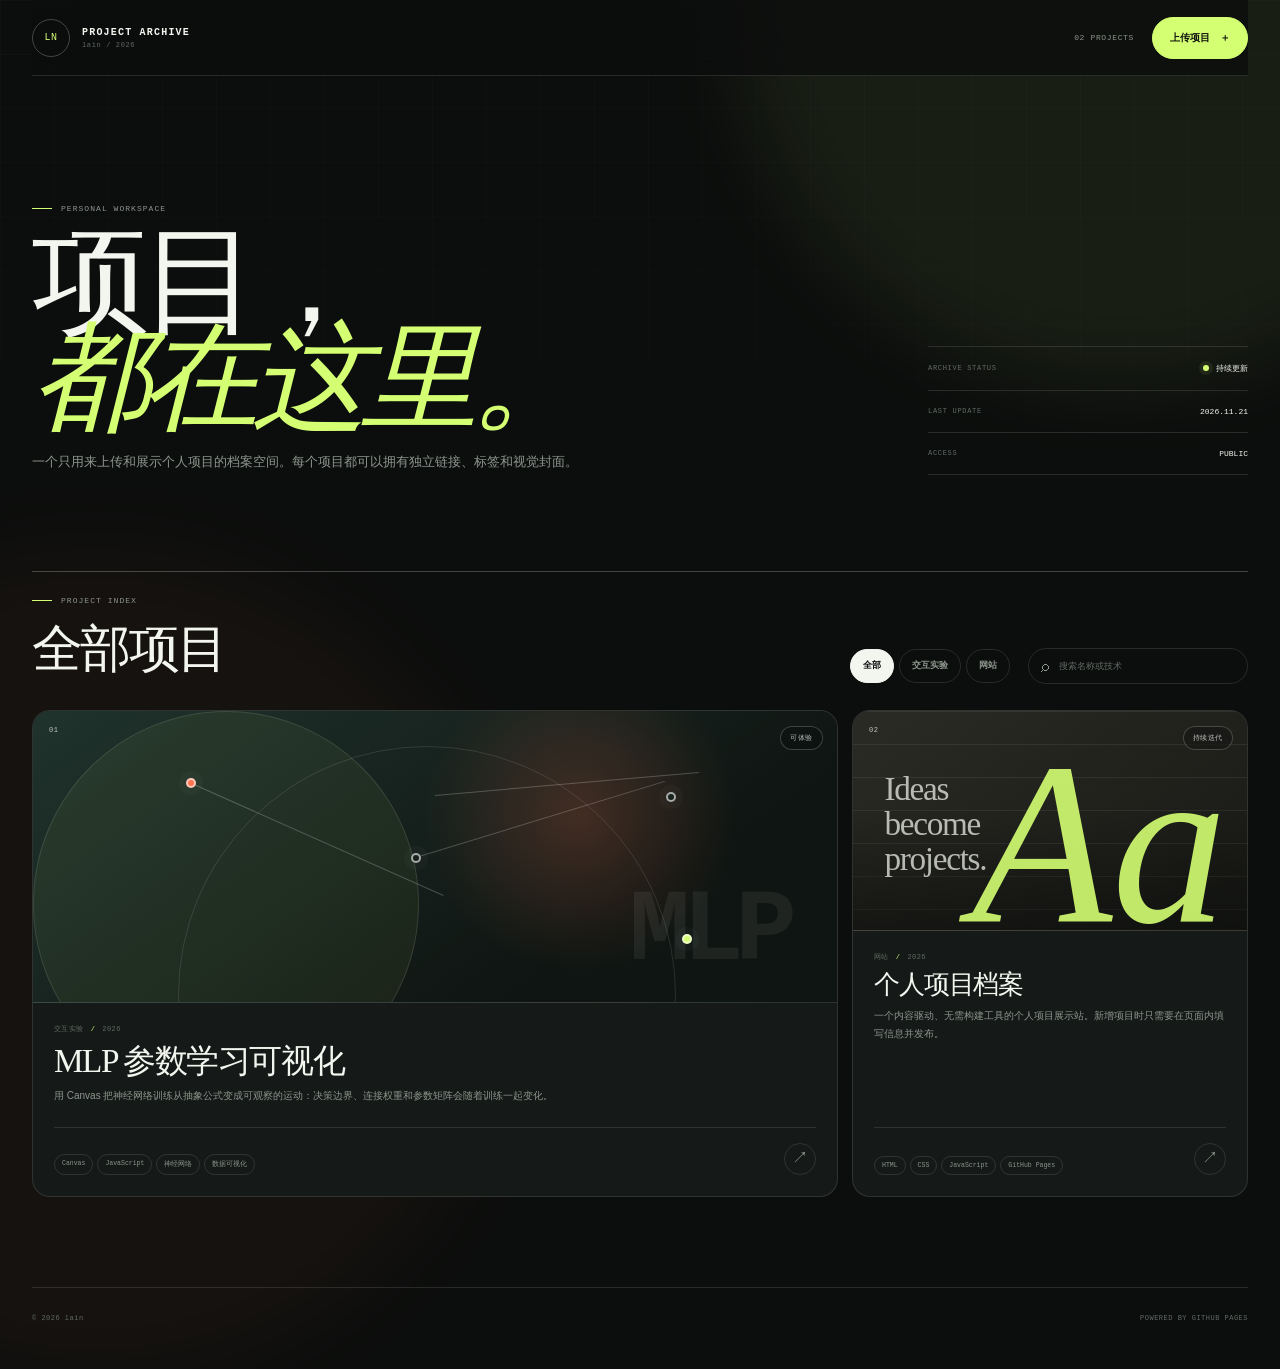
==== commit d70db171: "Redesign project archive with dark theme" ====
--- a/public/index.html
+++ b/public/index.html
@@ -3,1680 +3,203 @@
 <head>
   <meta charset="utf-8">
   <meta name="viewport" content="width=device-width, initial-scale=1">
-  <meta name="description" content="一个简洁易懂的 MLP 学习参数交互可视化。">
-  <meta name="theme-color" content="#f7f6f2">
-  <title>MLP 参数学习可视化</title>
+  <meta name="description" content="lain 的个人项目档案。">
+  <meta name="theme-color" content="#0c0e0d">
+  <title>lain · 项目档案</title>
   <link rel="icon" href="favicon.svg" type="image/svg+xml">
-  <style>
-:root {
-  --bg: #f7f6f2;
-  --surface: #fffefb;
-  --surface-soft: #fbfaf6;
-  --ink: #1c1d1a;
-  --muted: #6f7069;
-  --muted-light: #9b9c94;
-  --line: #dfded7;
-  --line-strong: #cac8bf;
-  --accent: #df4b2f;
-  --accent-deep: #b9341e;
-  --teal: #2d6a67;
-  --sans: "Avenir Next", "Helvetica Neue", "PingFang SC", "Hiragino Sans GB", "Microsoft YaHei", sans-serif;
-  --mono: "SFMono-Regular", "Cascadia Mono", "Roboto Mono", "Courier New", monospace;
-  --radius: 18px;
-  --page-pad: clamp(20px, 4vw, 56px);
-}
-
-*,
-*::before,
-*::after { box-sizing: border-box; }
-
-html { scroll-behavior: smooth; }
-
-body {
-  min-height: 100vh;
-  margin: 0;
-  background:
-    radial-gradient(circle at 8% 0%, rgba(223, 75, 47, 0.055), transparent 28rem),
-    radial-gradient(circle at 95% 24%, rgba(45, 106, 103, 0.055), transparent 32rem),
-    var(--bg);
-  color: var(--ink);
-  font-family: var(--sans);
-  -webkit-font-smoothing: antialiased;
-  text-rendering: optimizeLegibility;
-}
-
-button,
-input,
-select { font: inherit; }
-button { color: inherit; }
-a { color: inherit; text-decoration: none; }
-svg { display: block; max-width: 100%; }
-::selection { background: var(--accent); color: #fff; }
-
-.skip-link {
-  position: fixed;
-  top: 8px;
-  left: 8px;
-  z-index: 100;
-  padding: 10px 16px;
-  border-radius: 8px;
-  background: var(--ink);
-  color: #fff;
-  transform: translateY(-150%);
-  transition: transform 160ms ease;
-}
-
-.skip-link:focus { transform: translateY(0); }
-
-.page-shell {
-  width: min(100%, 1360px);
-  margin: 0 auto;
-  padding: 22px var(--page-pad) 32px;
-}
-
-.site-header {
-  display: flex;
-  align-items: center;
-  justify-content: space-between;
-  gap: 20px;
-  min-height: 44px;
-  padding-bottom: 18px;
-  border-bottom: 1px solid var(--line);
-}
-
-.brand { display: inline-flex; align-items: center; gap: 11px; }
-
-.brand-mark {
-  display: grid;
-  place-items: center;
-  width: 34px;
-  height: 34px;
-  border-radius: 10px;
-  background: var(--ink);
-  color: var(--surface);
-  font-family: var(--mono);
-  font-size: 14px;
-  font-weight: 700;
-}
-
-.brand-name {
-  font-family: var(--mono);
-  font-size: 12px;
-  letter-spacing: 0.12em;
-}
-
-.brand-name b { color: var(--accent); font-weight: 700; }
-
-.header-note {
-  color: var(--muted);
-  font-family: var(--mono);
-  font-size: 9px;
-  letter-spacing: 0.1em;
-}
-
-.intro {
-  max-width: 980px;
-  padding: clamp(58px, 8vw, 104px) 0 clamp(42px, 6vw, 76px);
-}
-
-.eyebrow,
-.section-label {
-  margin: 0;
-  color: var(--accent);
-  font-family: var(--mono);
-  font-size: 9px;
-  letter-spacing: 0.14em;
-}
-
-.intro h1 {
-  max-width: 860px;
-  margin: 18px 0 0;
-  font-size: clamp(46px, 6.3vw, 82px);
-  font-weight: 650;
-  letter-spacing: -0.06em;
-  line-height: 1.02;
-}
-
-.intro h1 span { color: var(--accent); }
-
-.lead {
-  max-width: 690px;
-  margin: 24px 0 0;
-  color: var(--muted);
-  font-size: clamp(15px, 1.4vw, 19px);
-  line-height: 1.8;
-}
-
-.step-list {
-  display: grid;
-  grid-template-columns: repeat(3, minmax(0, 1fr));
-  gap: 1px;
-  margin-top: clamp(34px, 5vw, 58px);
-  overflow: hidden;
-  border: 1px solid var(--line);
-  border-radius: 14px;
-  background: var(--line);
-}
-
-.step {
-  display: grid;
-  grid-template-columns: auto 1fr;
-  gap: 3px 12px;
-  min-width: 0;
-  padding: 18px 20px;
-  background: rgba(255, 254, 251, 0.82);
-}
-
-.step > span {
-  grid-row: 1 / 3;
-  align-self: start;
-  color: var(--accent);
-  font-family: var(--mono);
-  font-size: 9px;
-  letter-spacing: 0.05em;
-}
-
-.step b { font-size: 13px; font-weight: 650; }
-.step small { color: var(--muted); font-size: 11px; line-height: 1.55; }
-
-.workspace { display: grid; gap: 18px; }
-
-.panel {
-  min-width: 0;
-  border: 1px solid var(--line);
-  border-radius: var(--radius);
-  background: rgba(255, 254, 251, 0.9);
-  box-shadow: 0 14px 50px rgba(28, 29, 26, 0.035);
-}
-
-.training-panel { padding: clamp(18px, 2.5vw, 30px); }
-
-.panel-header {
-  display: flex;
-  align-items: flex-start;
-  justify-content: space-between;
-  gap: 22px;
-  margin-bottom: 24px;
-}
-
-.compact-header { align-items: center; margin-bottom: 12px; }
-
-.panel-title {
-  margin: 7px 0 0;
-  font-size: clamp(24px, 2.2vw, 34px);
-  font-weight: 650;
-  letter-spacing: -0.04em;
-  line-height: 1.1;
-}
-
-.panel-tag {
-  padding: 7px 10px;
-  border: 1px solid var(--line);
-  border-radius: 999px;
-  color: var(--muted);
-  font-family: var(--mono);
-  font-size: 8px;
-  letter-spacing: 0.04em;
-  white-space: nowrap;
-}
-
-.dataset-switch {
-  display: flex;
-  gap: 4px;
-  padding: 4px;
-  border: 1px solid var(--line);
-  border-radius: 11px;
-  background: var(--surface-soft);
-}
-
-.dataset-switch button {
-  min-height: 33px;
-  padding: 0 12px;
-  border: 0;
-  border-radius: 7px;
-  background: transparent;
-  color: var(--muted);
-  font-size: 10px;
-  font-weight: 600;
-  white-space: nowrap;
-  cursor: pointer;
-  transition: background 150ms ease, color 150ms ease, box-shadow 150ms ease;
-}
-
-.dataset-switch button:hover { color: var(--ink); }
-
-.dataset-switch button[aria-pressed="true"] {
-  background: var(--ink);
-  color: #fff;
-  box-shadow: 0 2px 8px rgba(28, 29, 26, 0.16);
-}
-
-.training-layout {
-  display: grid;
-  grid-template-columns: minmax(0, 1.48fr) minmax(310px, 0.52fr);
-  gap: clamp(18px, 2.5vw, 30px);
-  align-items: start;
-}
-
-.visual-column { min-width: 0; }
-
-.canvas-wrap {
-  position: relative;
-  width: 100%;
-  aspect-ratio: 1 / 1;
-  overflow: hidden;
-  border: 1px solid var(--line-strong);
-  border-radius: 14px;
-  background: var(--surface-soft);
-}
-
-#decision-canvas {
-  display: block;
-  width: 100%;
-  height: 100%;
-  touch-action: none;
-  cursor: crosshair;
-}
-
-#decision-canvas:focus-visible { outline: 2px solid var(--accent); outline-offset: 3px; }
-
-.canvas-probe {
-  position: absolute;
-  right: 10px;
-  bottom: 10px;
-  display: flex;
-  align-items: center;
-  gap: 8px;
-  padding: 7px 10px;
-  border: 1px solid rgba(28, 29, 26, 0.13);
-  border-radius: 8px;
-  background: rgba(255, 254, 251, 0.9);
-  color: var(--muted);
-  font-family: var(--mono);
-  font-size: 8px;
-  letter-spacing: 0.02em;
-  pointer-events: none;
-  backdrop-filter: blur(8px);
-}
-
-.canvas-probe strong { color: var(--ink); font-size: 10px; font-weight: 600; }
-.probe-label { color: var(--accent); font-weight: 600; }
-
-.legend-row {
-  display: flex;
-  flex-wrap: wrap;
-  align-items: center;
-  gap: 10px 16px;
-  margin-top: 13px;
-  color: var(--muted);
-  font-size: 9px;
-}
-
-.legend-item { display: inline-flex; align-items: center; gap: 6px; white-space: nowrap; }
-
-.legend-dot { width: 9px; height: 9px; border-radius: 50%; }
-.legend-dot.is-zero { border: 1.5px solid var(--teal); background: var(--surface); }
-.legend-dot.is-one { border: 1.5px solid var(--accent-deep); background: var(--accent); }
-.legend-gradient { width: 56px; height: 5px; border-radius: 99px; background: linear-gradient(90deg, var(--teal), var(--surface) 50%, var(--accent)); }
-.canvas-help { margin-left: auto; color: var(--muted-light); font-family: var(--mono); font-size: 8px; }
-
-.control-column {
-  display: grid;
-  gap: 15px;
-  min-width: 0;
-  padding: 18px;
-  border: 1px solid var(--line);
-  border-radius: 14px;
-  background: var(--surface-soft);
-}
-
-.run-row { display: grid; gap: 5px; }
-
-.run-status {
-  display: inline-flex;
-  align-items: center;
-  gap: 7px;
-  width: fit-content;
-  color: var(--ink);
-  font-size: 12px;
-  font-weight: 650;
-}
-
-.run-status::before {
-  content: "";
-  width: 7px;
-  height: 7px;
-  border-radius: 50%;
-  background: var(--muted-light);
-}
-
-.run-status.is-running::before {
-  background: var(--accent);
-  animation: statusPulse 1.4s infinite;
-}
-
-.run-status.is-done::before { background: var(--teal); }
-
-@keyframes statusPulse {
-  0% { box-shadow: 0 0 0 0 rgba(223, 75, 47, 0.4); }
-  70% { box-shadow: 0 0 0 7px rgba(223, 75, 47, 0); }
-  100% { box-shadow: 0 0 0 0 rgba(223, 75, 47, 0); }
-}
-
-.run-help { color: var(--muted); font-size: 10px; line-height: 1.55; }
-
-.training-actions {
-  display: grid;
-  grid-template-columns: 1.25fr 0.8fr 0.8fr;
-  gap: 6px;
-}
-
-.button {
-  min-height: 39px;
-  padding: 0 10px;
-  border: 1px solid var(--line-strong);
-  border-radius: 9px;
-  background: var(--surface);
-  color: var(--ink);
-  font-size: 10px;
-  font-weight: 600;
-  cursor: pointer;
-  transition: border-color 150ms ease, background 150ms ease, color 150ms ease;
-}
-
-.button:hover { border-color: var(--accent); color: var(--accent); }
-.button.is-primary { border-color: var(--ink); background: var(--ink); color: #fff; }
-.button.is-primary:hover { border-color: var(--accent); background: var(--accent); }
-.button:disabled { opacity: 0.42; cursor: not-allowed; }
-
-.control-stack { display: grid; gap: 14px; }
-
-.control {
-  display: grid;
-  grid-template-columns: 1fr auto;
-  gap: 7px 10px;
-  align-items: center;
-}
-
-.control-label { color: var(--muted); font-size: 10px; font-weight: 600; }
-.control-value { color: var(--ink); font-family: var(--mono); font-size: 10px; }
-
-.control input[type="range"] {
-  grid-column: 1 / -1;
-  width: 100%;
-  height: 16px;
-  margin: 0;
-  accent-color: var(--accent);
-  cursor: pointer;
-}
-
-.control-note {
-  grid-column: 1 / -1;
-  margin: -1px 0 0;
-  color: var(--muted-light);
-  font-size: 9px;
-  line-height: 1.5;
-}
-
-.compact-control select {
-  grid-column: 1 / -1;
-  width: 100%;
-  height: 36px;
-  padding: 0 10px;
-  border: 1px solid var(--line);
-  border-radius: 8px;
-  outline: 0;
-  background: var(--surface);
-  color: var(--ink);
-  font-size: 10px;
-  cursor: pointer;
-}
-
-.compact-control select:focus { border-color: var(--accent); }
-
-.metric-grid {
-  display: grid;
-  grid-template-columns: repeat(2, minmax(0, 1fr));
-  gap: 1px;
-  overflow: hidden;
-  border: 1px solid var(--line);
-  border-radius: 10px;
-  background: var(--line);
-}
-
-.metric { min-width: 0; padding: 11px 12px; background: var(--surface); }
-.metric span { display: block; margin-bottom: 4px; color: var(--muted); font-size: 8px; }
-.metric strong { display: block; overflow: hidden; font-family: var(--mono); font-size: 15px; font-weight: 600; font-variant-numeric: tabular-nums; text-overflow: ellipsis; white-space: nowrap; }
-
-.loss-box {
-  min-height: 118px;
-  padding: 10px 10px 7px;
-  border: 1px solid var(--line);
-  border-radius: 10px;
-  background: var(--surface);
-}
-
-.loss-heading { display: flex; align-items: center; justify-content: space-between; gap: 10px; margin: 0 3px 2px; }
-.loss-heading span { color: var(--ink); font-size: 9px; font-weight: 600; }
-.loss-heading small { color: var(--muted-light); font-size: 8px; }
-#loss-canvas { display: block; width: 100%; height: 96px; }
-
-.insight-grid { display: grid; grid-template-columns: minmax(0, 1fr) minmax(0, 1fr); gap: 18px; }
-.network-card, .parameters-card { padding: clamp(18px, 2.2vw, 28px); }
-
-.network-stage { min-height: 280px; padding: 4px 0; }
-#network-svg { width: 100%; height: auto; overflow: visible; }
-
-.network-layer-label {
-  fill: var(--muted);
-  font-family: var(--mono);
-  font-size: 8px;
-  letter-spacing: 0.08em;
-}
-
-.network-node-label {
-  fill: var(--ink);
-  font-family: var(--mono);
-  font-size: 9px;
-  font-weight: 600;
-}
-
-.network-node-label.is-small { font-size: 7px; }
-
-.panel-note {
-  margin: 8px 0 0;
-  padding-top: 13px;
-  border-top: 1px solid var(--line);
-  color: var(--muted);
-  font-size: 10px;
-  line-height: 1.65;
-}
-
-.param-layout {
-  display: grid;
-  grid-template-columns: minmax(0, 1.2fr) minmax(0, 0.8fr);
-  gap: 15px;
-  align-items: start;
-}
-
-.param-block { min-width: 0; }
-.param-block.is-wide { grid-column: 1 / -1; }
-
-.param-heading { display: flex; align-items: baseline; justify-content: space-between; gap: 10px; margin-bottom: 7px; }
-.param-heading strong { font-size: 15px; font-weight: 700; }
-.param-heading span { color: var(--muted); font-size: 8px; }
-
-.matrix { display: grid; gap: 3px; min-width: 0; }
-.matrix-w1, .matrix-b1 { grid-template-columns: repeat(2, minmax(0, 1fr)); }
-.matrix-w2 { grid-template-columns: repeat(var(--hidden-count, 5), minmax(0, 1fr)); }
-.matrix-b2 { grid-template-columns: minmax(0, 1fr); }
-
-.param-cell {
-  display: grid;
-  place-content: center;
-  min-width: 0;
-  min-height: 35px;
-  padding: 3px;
-  border-radius: 5px;
-  color: var(--ink);
-  text-align: center;
-  transition: background 130ms linear;
-}
-
-.param-cell span { overflow: hidden; margin-bottom: 1px; opacity: 0.55; font-family: var(--mono); font-size: 6px; text-overflow: ellipsis; white-space: nowrap; }
-.param-cell b { overflow: hidden; font-family: var(--mono); font-size: clamp(8px, 0.72vw, 10px); font-variant-numeric: tabular-nums; font-weight: 600; text-overflow: ellipsis; white-space: nowrap; }
-.param-cell.is-bias { min-height: 31px; }
-.param-scale { display: flex; align-items: center; gap: 8px; grid-column: 1 / -1; color: var(--muted-light); font-size: 8px; }
-.param-scale i { flex: 1; height: 4px; border-radius: 99px; background: linear-gradient(90deg, var(--teal), var(--surface) 50%, var(--accent)); }
-
-.explain {
-  display: grid;
-  grid-template-columns: minmax(220px, 0.45fr) minmax(0, 1fr);
-  gap: clamp(24px, 5vw, 70px);
-  padding: clamp(52px, 7vw, 86px) 0 18px;
-}
-
-.explain-heading h2 { margin: 12px 0 0; font-size: clamp(28px, 3vw, 42px); font-weight: 650; letter-spacing: -0.045em; line-height: 1.12; }
-.explain-grid { display: grid; grid-template-columns: repeat(3, minmax(0, 1fr)); gap: 12px; }
-
-.explain-grid article {
-  min-width: 0;
-  padding: 18px;
-  border: 1px solid var(--line);
-  border-radius: 12px;
-  background: rgba(255, 254, 251, 0.72);
-}
-
-.explain-grid article > span { display: grid; place-items: center; width: 30px; height: 30px; border-radius: 8px; background: var(--ink); color: #fff; font-family: var(--mono); font-size: 12px; }
-.explain-grid h3 { margin: 15px 0 7px; font-size: 14px; font-weight: 650; }
-.explain-grid p { margin: 0; color: var(--muted); font-size: 10px; line-height: 1.7; }
-
-.site-footer {
-  display: flex;
-  align-items: center;
-  justify-content: space-between;
-  gap: 20px;
-  padding-top: 22px;
-  border-top: 1px solid var(--line);
-  color: var(--muted-light);
-  font-family: var(--mono);
-  font-size: 8px;
-  letter-spacing: 0.05em;
-}
-
-.site-footer a:hover { color: var(--accent); }
-
-.noscript {
-  position: fixed;
-  right: 20px;
-  bottom: 20px;
-  left: 20px;
-  z-index: 200;
-  padding: 16px;
-  border-radius: 10px;
-  background: var(--accent-deep);
-  color: #fff;
-  text-align: center;
-}
-
-@media (max-width: 1080px) {
-  .training-layout { grid-template-columns: minmax(0, 1.2fr) minmax(285px, 0.8fr); }
-  .control-column { padding: 15px; }
-  .param-layout { grid-template-columns: 1fr; }
-  .param-block.is-wide, .param-scale { grid-column: auto; }
-}
-
-@media (max-width: 900px) {
-  .training-layout { grid-template-columns: 1fr; }
-  .control-column { grid-template-columns: minmax(0, 1fr) minmax(0, 1fr); align-items: start; }
-  .run-row, .training-actions, .control-stack { grid-column: 1 / -1; }
-  .metric-grid { grid-column: 1; }
-  .loss-box { grid-column: 2; min-height: 144px; }
-  #loss-canvas { height: 120px; }
-  .insight-grid { grid-template-columns: 1fr; }
-  .param-layout { grid-template-columns: minmax(0, 1.2fr) minmax(0, 0.8fr); }
-  .param-block.is-wide, .param-scale { grid-column: 1 / -1; }
-  .explain { grid-template-columns: 1fr; }
-}
-
-@media (max-width: 680px) {
-  .site-header { align-items: flex-start; }
-  .header-note { padding-top: 7px; text-align: right; }
-  .intro { padding-top: 50px; }
-  .intro h1 { font-size: clamp(40px, 11.5vw, 56px); }
-  .intro h1 span { display: block; }
-  .step-list { grid-template-columns: 1fr; }
-  .panel-header { display: grid; gap: 16px; }
-  .compact-header { grid-template-columns: 1fr auto; align-items: center; }
-  .dataset-switch { width: 100%; }
-  .dataset-switch button { flex: 1; padding: 0 7px; }
-  .control-column { grid-template-columns: 1fr; padding: 14px; }
-  .metric-grid, .loss-box { grid-column: auto; }
-  .legend-row { gap: 8px 12px; }
-  .canvas-help { width: 100%; margin-left: 0; }
-  .explain-grid { grid-template-columns: 1fr; }
-  .param-layout { grid-template-columns: 1fr; }
-  .param-block.is-wide, .param-scale { grid-column: auto; }
-  .site-footer { align-items: flex-start; flex-direction: column; }
-}
-
-@media (prefers-reduced-motion: reduce) {
-  *,
-  *::before,
-  *::after {
-    scroll-behavior: auto !important;
-    animation-duration: 0.01ms !important;
-    animation-iteration-count: 1 !important;
-    transition-duration: 0.01ms !important;
-  }
-}
-</style>
-  
+  <link rel="stylesheet" href="styles.css">
+  <script src="github-config.js" defer></script>
+  <script src="github-adapter.js" defer></script>
+  <script src="app.js" defer></script>
 </head>
 <body>
-  <a class="skip-link" href="#workspace">跳到训练区域</a>
-
-  <div class="page-shell">
-    <header class="site-header">
-      <a class="brand" href="#" aria-label="MLP Lab 首页">
-        <span class="brand-mark">M</span>
-        <span class="brand-name">MLP <b>LAB</b></span>
-      </a>
-      <span class="header-note">交互式神经网络演示</span>
-    </header>
-
-    <main>
-      <section class="intro" aria-labelledby="page-title">
-        <p class="eyebrow">MULTILAYER PERCEPTRON</p>
-        <h1 id="page-title">看懂 MLP <span>如何学习。</span></h1>
-        <p class="lead">这是一个 2 → N → 1 的小型神经网络。点击开始训练，观察决策边界、连接权重和参数矩阵如何一起变化。</p>
-
-        <div class="step-list" aria-label="使用步骤">
-          <div class="step"><span>01</span><b>选择数据</b><small>异或、环形或双月</small></div>
-          <div class="step"><span>02</span><b>开始训练</b><small>模型通过梯度下降更新参数</small></div>
-          <div class="step"><span>03</span><b>观察变化</b><small>边界、损失和权重同步更新</small></div>
-        </div>
+  <a class="skip-link" href="#projects">跳到项目列表</a>
+  <div class="ambient ambient-one" aria-hidden="true"></div>
+  <div class="ambient ambient-two" aria-hidden="true"></div>
+
+  <header class="topbar">
+    <a class="brand" href="#" aria-label="项目档案首页">
+      <span class="brand-mark">LN</span>
+      <span class="brand-copy">
+        <strong>PROJECT ARCHIVE</strong>
+        <small>lain / 2026</small>
+      </span>
+    </a>
+
+    <div class="topbar-actions">
+      <span class="project-count" id="project-count">02 PROJECTS</span>
+      <button class="primary-button" id="open-upload" type="button">
+        <span>上传项目</span><span aria-hidden="true">＋</span>
+      </button>
+    </div>
+  </header>
+
+  <main class="page">
+    <section class="archive-intro" aria-labelledby="page-title">
+      <div class="intro-copy">
+        <p class="eyebrow"><span></span>PERSONAL WORKSPACE</p>
+        <h1 id="page-title">项目，<br><em>都在这里。</em></h1>
+        <p class="intro-lead">一个只用来上传和展示个人项目的档案空间。每个项目都可以拥有独立链接、标签和视觉封面。</p>
+      </div>
+
+      <div class="archive-meta" aria-label="项目档案状态">
+        <div>
+          <span>ARCHIVE STATUS</span>
+          <strong><i aria-hidden="true"></i>持续更新</strong>
+        </div>
+        <div>
+          <span>LAST UPDATE</span>
+          <strong id="last-update">2026.11.21</strong>
+        </div>
+        <div>
+          <span>ACCESS</span>
+          <strong>PUBLIC</strong>
+        </div>
+      </div>
+    </section>
+
+    <section class="projects-section" id="projects" aria-labelledby="projects-title">
+      <div class="section-heading">
+        <div>
+          <p class="eyebrow"><span></span>PROJECT INDEX</p>
+          <h2 id="projects-title">全部项目</h2>
+        </div>
+        <div class="section-tools">
+          <div class="filters" id="filters" role="group" aria-label="按类别筛选项目"></div>
+          <label class="search" for="search">
+            <span aria-hidden="true">⌕</span>
+            <input id="search" type="search" placeholder="搜索名称或技术" autocomplete="off">
+          </label>
+        </div>
+      </div>
+
+      <div class="project-grid" id="project-grid"></div>
+      <div class="empty-state" id="empty-state" hidden>
+        <span>NO PROJECTS FOUND</span>
+        <p>没有匹配的项目。换一个关键词，或者上传一个新项目。</p>
+        <button class="ghost-button" id="empty-upload" type="button">上传项目</button>
+      </div>
+    </section>
+  </main>
+
+  <footer class="footer">
+    <span>© <span id="footer-year">2026</span> lain</span>
+    <span>POWERED BY GITHUB PAGES</span>
+  </footer>
+
+  <dialog class="detail-dialog" id="detail-dialog" aria-labelledby="detail-title">
+    <button class="dialog-close" id="detail-close" type="button" aria-label="关闭项目详情">×</button>
+    <div id="detail-content"></div>
+  </dialog>
+
+  <dialog class="upload-dialog" id="upload-dialog" aria-labelledby="upload-title">
+    <button class="dialog-close" id="upload-close" type="button" aria-label="关闭上传窗口">×</button>
+    <div class="upload-shell">
+      <header class="upload-header">
+        <p class="eyebrow"><span></span>NEW PROJECT</p>
+        <h2 id="upload-title">上传项目</h2>
+        <p>连接 GitHub 后，填写项目信息并发布。新项目会写入 <code>public/content.json</code>。</p>
+      </header>
+
+      <section class="auth-panel" id="auth-panel" aria-labelledby="auth-title">
+        <div class="auth-heading">
+          <div>
+            <span class="step-label">STEP 01</span>
+            <h3 id="auth-title">连接 GitHub</h3>
+          </div>
+          <a href="https://github.com/settings/tokens" target="_blank" rel="noreferrer">创建 Token ↗</a>
+        </div>
+        <label for="token">GitHub Fine-grained Token</label>
+        <div class="token-row">
+          <input id="token" type="password" placeholder="需要此仓库 Contents 读写权限" autocomplete="off">
+          <button class="primary-button" id="connect-button" type="button">连接</button>
+        </div>
+        <p class="field-note">Token 只保存在当前浏览器标签页的 sessionStorage 中，不会写入网站。</p>
+        <p class="form-status" id="auth-status" role="status"></p>
       </section>
 
-      <section class="workspace" id="workspace" aria-labelledby="training-title">
-        <article class="panel training-panel">
-          <header class="panel-header">
-            <div>
-              <p class="section-label">TRAINING SPACE</p>
-              <h2 class="panel-title" id="training-title">训练模型</h2>
-            </div>
-            <div class="dataset-switch" role="group" aria-label="选择训练数据集">
-              <button type="button" data-dataset="xor" aria-pressed="true">异或 XOR</button>
-              <button type="button" data-dataset="ring" aria-pressed="false">环形</button>
-              <button type="button" data-dataset="moons" aria-pressed="false">双月</button>
-            </div>
-          </header>
-
-          <div class="training-layout">
-            <div class="visual-column">
-              <div class="canvas-wrap">
-                <canvas id="decision-canvas" tabindex="0" role="img" aria-label="MLP 在二维输入空间中的分类概率和决策边界">当前浏览器不支持 Canvas。</canvas>
-                <div class="canvas-probe" aria-hidden="true">
-                  <span class="probe-label">探测点</span>
-                  <span id="probe-input">(0.00, 0.00)</span>
-                  <strong id="probe-output">ŷ = 0.500</strong>
-                </div>
-              </div>
-
-              <div class="legend-row" aria-label="图例">
-                <span class="legend-item"><i class="legend-dot is-zero"></i>类别 0</span>
-                <span class="legend-item"><i class="legend-dot is-one"></i>类别 1</span>
-                <span class="legend-gradient" aria-hidden="true"></span>
-                <span>红色区域更可能属于类别 1</span>
-                <span class="canvas-help">移动鼠标可探测输入</span>
-              </div>
-            </div>
-
-            <aside class="control-column" aria-label="训练控制">
-              <div class="run-row">
-                <span class="run-status" id="run-status" role="status">等待训练</span>
-                <span class="run-help">先训练几十轮，再调整参数观察差异</span>
-              </div>
-
-              <div class="training-actions">
-                <button class="button is-primary" id="train-button" type="button">开始训练</button>
-                <button class="button" id="step-button" type="button">单步</button>
-                <button class="button" id="reset-button" type="button">重置</button>
-              </div>
-
-              <div class="control-stack">
-                <div class="control">
-                  <label class="control-label" for="lr-range">学习率 η</label>
-                  <output class="control-value" id="lr-value" for="lr-range">0.12</output>
-                  <input id="lr-range" type="range" min="0.01" max="0.5" step="0.01" value="0.12">
-                  <p class="control-note">越大：学得快但可能不稳定；越小：更平稳但更慢。</p>
-                </div>
-                <div class="control compact-control">
-                  <label class="control-label" for="hidden-select">隐藏层神经元</label>
-                  <select id="hidden-select">
-                    <option value="3">3 个</option>
-                    <option value="4">4 个</option>
-                    <option value="5" selected>5 个</option>
-                    <option value="6">6 个</option>
-                    <option value="8">8 个</option>
-                  </select>
-                </div>
-                <div class="control compact-control">
-                  <label class="control-label" for="speed-select">训练速度</label>
-                  <select id="speed-select">
-                    <option value="1">慢</option>
-                    <option value="2" selected>中</option>
-                    <option value="4">快</option>
-                    <option value="8">很快</option>
-                    <option value="16">极快</option>
-                  </select>
-                </div>
-              </div>
-
-              <div class="metric-grid">
-                <div class="metric"><span>训练轮数</span><strong id="epoch-value">0</strong></div>
-                <div class="metric"><span>损失</span><strong id="loss-value">0.6931</strong></div>
-                <div class="metric"><span>准确率</span><strong id="accuracy-value">—</strong></div>
-                <div class="metric"><span>梯度大小</span><strong id="gradient-value">—</strong></div>
-              </div>
-
-              <div class="loss-box">
-                <div class="loss-heading"><span>损失下降曲线</span><small>越低越好</small></div>
-                <canvas id="loss-canvas" role="img" aria-label="训练损失随 epoch 变化的曲线">损失曲线。</canvas>
-              </div>
-            </aside>
+      <form class="project-form" id="project-form" hidden>
+        <div class="form-heading">
+          <div>
+            <span class="step-label">STEP 02</span>
+            <h3>填写项目信息</h3>
           </div>
-        </article>
-
-        <div class="insight-grid">
-          <article class="panel network-card">
-            <header class="panel-header compact-header">
-              <div>
-                <p class="section-label">FORWARD PASS</p>
-                <h2 class="panel-title">网络连接与激活</h2>
-              </div>
-              <span class="panel-tag">鼠标移动可探索</span>
-            </header>
-            <div class="network-stage">
-              <svg id="network-svg" viewBox="0 0 460 250" role="img" aria-labelledby="network-title network-desc">
-                <title id="network-title">2 层 MLP 网络连接图</title>
-                <desc id="network-desc">线条表示权重，颜色表示正负；节点亮度表示当前探测输入的激活值。</desc>
-              </svg>
-            </div>
-            <p class="panel-note">线越粗表示权重绝对值越大。红色为正权重，绿色为负权重；节点颜色表示当前输入下的激活强度。</p>
-          </article>
-
-          <article class="panel parameters-card">
-            <header class="panel-header compact-header">
-              <div>
-                <p class="section-label">LEARNED PARAMETERS</p>
-                <h2 class="panel-title">参数矩阵</h2>
-              </div>
-              <span class="panel-tag">训练时实时更新</span>
-            </header>
-            <div class="param-layout">
-              <section class="param-block">
-                <div class="param-heading"><strong>W¹</strong><span>输入层 → 隐藏层</span></div>
-                <div class="matrix matrix-w1" id="w1-matrix" aria-label="第一层权重矩阵"></div>
-              </section>
-              <section class="param-block">
-                <div class="param-heading"><strong>b¹</strong><span>隐藏层偏置</span></div>
-                <div class="matrix matrix-b1" id="b1-matrix" aria-label="第一层偏置"></div>
-              </section>
-              <section class="param-block is-wide">
-                <div class="param-heading"><strong>W²</strong><span>隐藏层 → 输出层</span></div>
-                <div class="matrix matrix-w2" id="w2-matrix" aria-label="第二层权重"></div>
-              </section>
-              <section class="param-block">
-                <div class="param-heading"><strong>b²</strong><span>输出层偏置</span></div>
-                <div class="matrix matrix-b2" id="b2-matrix" aria-label="第二层偏置"></div>
-              </section>
-              <div class="param-scale" aria-hidden="true"><span>负</span><i></i><span>正</span></div>
-            </div>
-          </article>
-        </div>
-
-        <section class="explain" aria-labelledby="explain-title">
-          <div class="explain-heading">
-            <p class="eyebrow">PARAMETER GUIDE</p>
-            <h2 id="explain-title">如何理解这些参数？</h2>
-          </div>
-          <div class="explain-grid">
-            <article><span>W</span><h3>权重</h3><p>决定某个输入对下一层神经元的影响有多大。训练会不断调整这些连接。</p></article>
-            <article><span>b</span><h3>偏置</h3><p>让神经元在不依赖输入时也能产生偏移，帮助决策边界移动到更合适的位置。</p></article>
-            <article><span>∇</span><h3>梯度</h3><p>指出损失下降最快的方向。参数沿着梯度的反方向更新，预测就会逐渐变准。</p></article>
-          </div>
-        </section>
-      </section>
-    </main>
-
-    <footer class="site-footer">
-      <span>MLP LAB · 参数学习可视化</span>
-      <a href="#workspace">回到训练区域 ↑</a>
-    </footer>
-  </div>
+          <button class="text-button" id="disconnect-button" type="button">断开连接</button>
+        </div>
+
+        <div class="form-grid">
+          <label class="field field-wide">
+            <span>项目名称 *</span>
+            <input id="project-title" name="title" required maxlength="80" placeholder="例如：交互式数据面板">
+          </label>
+
+          <label class="field field-wide">
+            <span>项目简介 *</span>
+            <textarea id="project-summary" name="summary" required maxlength="260" rows="3" placeholder="用一两句话说明项目解决的问题。"></textarea>
+          </label>
+
+          <label class="field">
+            <span>项目链接</span>
+            <input id="project-url" name="url" type="url" placeholder="https://example.com">
+          </label>
+
+          <label class="field">
+            <span>封面图片 URL</span>
+            <input id="project-cover" name="cover" type="url" placeholder="https://example.com/cover.jpg">
+          </label>
+
+          <label class="field">
+            <span>类别</span>
+            <input id="project-category" name="category" maxlength="24" value="项目" placeholder="网站 / 实验 / 工具">
+          </label>
+
+          <label class="field">
+            <span>年份</span>
+            <input id="project-year" name="year" inputmode="numeric" maxlength="4" value="2026">
+          </label>
+
+          <label class="field">
+            <span>状态</span>
+            <select id="project-status" name="status">
+              <option>已发布</option>
+              <option>持续迭代</option>
+              <option>可体验</option>
+              <option>实验中</option>
+            </select>
+          </label>
+
+          <label class="field">
+            <span>封面样式</span>
+            <select id="project-visual" name="visual">
+              <option value="grid">网格</option>
+              <option value="network">网络</option>
+              <option value="editorial">编辑排版</option>
+            </select>
+          </label>
+
+          <label class="field field-wide">
+            <span>标签</span>
+            <input id="project-tags" name="tags" placeholder="用逗号分隔，例如：JavaScript, Canvas, 数据可视化">
+          </label>
+
+          <label class="checkbox-field field-wide">
+            <input id="project-featured" name="featured" type="checkbox">
+            <span>设为精选项目，在项目列表中占据更大的版面</span>
+          </label>
+        </div>
+
+        <div class="form-footer">
+          <p class="form-status" id="upload-status" role="status"></p>
+          <button class="publish-button" id="publish-button" type="submit">发布项目 <span aria-hidden="true">↗</span></button>
+        </div>
+      </form>
+    </div>
+  </dialog>
+
+  <div class="toast" id="toast" role="status" aria-live="polite"></div>
 
   <noscript>
-    <div class="noscript">这个页面需要启用 JavaScript 才能运行神经网络演示。</div>
+    <div class="noscript">这个网站需要启用 JavaScript 才能展示和上传项目。</div>
   </noscript>
-  <script>
-'use strict';
-
-(() => {
-  const $ = (selector, root = document) => root.querySelector(selector);
-  const $$ = (selector, root = document) => Array.from(root.querySelectorAll(selector));
-  const decisionCanvas = $('#decision-canvas');
-  if (!decisionCanvas) return;
-
-  const els = {
-    decisionCanvas,
-    lossCanvas: $('#loss-canvas'),
-    networkSvg: $('#network-svg'),
-    w1Matrix: $('#w1-matrix'),
-    b1Matrix: $('#b1-matrix'),
-    w2Matrix: $('#w2-matrix'),
-    b2Matrix: $('#b2-matrix'),
-    epoch: $('#epoch-value'),
-    loss: $('#loss-value'),
-    accuracy: $('#accuracy-value'),
-    gradient: $('#gradient-value'),
-    probeInput: $('#probe-input'),
-    probeOutput: $('#probe-output'),
-    lrRange: $('#lr-range'),
-    lrValue: $('#lr-value'),
-    hiddenSelect: $('#hidden-select'),
-    speedSelect: $('#speed-select'),
-    trainButton: $('#train-button'),
-    stepButton: $('#step-button'),
-    resetButton: $('#reset-button'),
-    runStatus: $('#run-status'),
-    datasetButtons: $$('[data-dataset]')
-  };
-
-  const COLORS = {
-    paper: [243, 239, 230],
-    paperLight: [250, 247, 241],
-    ink: [23, 24, 21],
-    muted: [112, 107, 97],
-    accent: [223, 75, 47],
-    teal: [45, 106, 103]
-  };
-  const WEIGHT_DECAY = 0.00008;
-  const SVG_NS = 'http://www.w3.org/2000/svg';
-
-  const state = {
-    dataset: 'xor',
-    hidden: 5,
-    learningRate: 0.12,
-    speed: 2,
-    dataSeed: 31,
-    initSeed: 7717,
-    points: [],
-    w1: [],
-    b1: [],
-    w2: [],
-    b2: 0,
-    epochs: 0,
-    loss: null,
-    accuracy: null,
-    gradientNorm: null,
-    lossHistory: [],
-    training: false,
-    converged: false,
-    manualResume: false,
-    frameHandle: 0,
-    lastFrame: 0,
-    probe: { x: 0, y: 0, inside: false }
-  };
-
-  let paramCells = { w1: [], b1: [], w2: [], b2: null };
-
-  function clamp(value, min, max) {
-    return Math.min(max, Math.max(min, value));
-  }
-
-  function lerp(a, b, t) {
-    return a + (b - a) * t;
-  }
-
-  function mixColor(from, to, t) {
-    const amount = clamp(t, 0, 1);
-    return `rgb(${Math.round(lerp(from[0], to[0], amount))}, ${Math.round(lerp(from[1], to[1], amount))}, ${Math.round(lerp(from[2], to[2], amount))})`;
-  }
-
-  function probabilityColor(probability) {
-    const distance = Math.abs(probability - 0.5) * 2;
-    const target = probability >= 0.5 ? COLORS.accent : COLORS.teal;
-    return mixColor(COLORS.paperLight, target, Math.pow(distance, 0.86) * 0.82);
-  }
-
-  function activationColor(value, scale = 1) {
-    const strength = clamp(Math.abs(value) / scale, 0, 1);
-    const target = value >= 0 ? COLORS.accent : COLORS.teal;
-    return mixColor(COLORS.paperLight, target, 0.08 + strength * 0.76);
-  }
-
-  function weightColor(value) {
-    return value >= 0
-      ? `rgba(223, 75, 47, ${0.08 + clamp(value, 0, 1) * 0.82})`
-      : `rgba(45, 106, 103, ${0.08 + clamp(-value, 0, 1) * 0.82})`;
-  }
-
-  function makeRng(seed) {
-    let value = seed >>> 0;
-    return () => {
-      value += 0x6D2B79F5;
-      let t = value;
-      t = Math.imul(t ^ (t >>> 15), t | 1);
-      t ^= t + Math.imul(t ^ (t >>> 7), t | 61);
-      return ((t ^ (t >>> 14)) >>> 0) / 4294967296;
-    };
-  }
-
-  function gaussian(random) {
-    const u = Math.max(random(), 1e-9);
-    const v = Math.max(random(), 1e-9);
-    return Math.sqrt(-2 * Math.log(u)) * Math.cos(2 * Math.PI * v);
-  }
-
-  function sigmoid(value) {
-    if (value >= 0) {
-      const exp = Math.exp(-value);
-      return 1 / (1 + exp);
-    }
-    const exp = Math.exp(value);
-    return exp / (1 + exp);
-  }
-
-  function createDataset(type, seed) {
-    const random = makeRng(seed);
-    const points = [];
-    const push = (x, y, label) => {
-      const clippedX = clamp(x, -0.96, 0.96);
-      const clippedY = clamp(y, -0.96, 0.96);
-      points.push({ x: clippedX, y: clippedY, label });
-    };
-
-    if (type === 'ring') {
-      const countPerClass = 82;
-      for (let index = 0; index < countPerClass; index += 1) {
-        const innerAngle = random() * Math.PI * 2;
-        const innerRadius = 0.08 + Math.sqrt(random()) * 0.25;
-        push(
-          Math.cos(innerAngle) * innerRadius + gaussian(random) * 0.035,
-          Math.sin(innerAngle) * innerRadius + gaussian(random) * 0.035,
-          0
-        );
-
-        const outerAngle = random() * Math.PI * 2;
-        const outerRadius = 0.62 + random() * 0.27;
-        push(
-          Math.cos(outerAngle) * outerRadius + gaussian(random) * 0.045,
-          Math.sin(outerAngle) * outerRadius + gaussian(random) * 0.045,
-          1
-        );
-      }
-      return points;
-    }
-
-    if (type === 'moons') {
-      const countPerClass = 84;
-      for (let index = 0; index < countPerClass; index += 1) {
-        const angle = random() * Math.PI;
-        const upperX = Math.cos(angle) * 0.68 - 0.04;
-        const upperY = Math.sin(angle) * 0.42 - 0.22;
-        push(upperX + gaussian(random) * 0.045, upperY + gaussian(random) * 0.045, 0);
-
-        const lowerX = -Math.cos(angle) * 0.68 + 0.04;
-        const lowerY = -Math.sin(angle) * 0.42 + 0.22;
-        push(lowerX + gaussian(random) * 0.045, lowerY + gaussian(random) * 0.045, 1);
-      }
-      return points;
-    }
-
-    const centers = [
-      { x: -0.56, y: -0.56, label: 0 },
-      { x: -0.56, y: 0.56, label: 1 },
-      { x: 0.56, y: -0.56, label: 1 },
-      { x: 0.56, y: 0.56, label: 0 }
-    ];
-    const countPerCorner = 34;
-    centers.forEach((center) => {
-      for (let index = 0; index < countPerCorner; index += 1) {
-        push(
-          center.x + gaussian(random) * 0.115,
-          center.y + gaussian(random) * 0.115,
-          center.label
-        );
-      }
-    });
-    return points;
-  }
-
-  function initializeWeights() {
-    const random = makeRng(state.initSeed);
-    const hidden = state.hidden;
-    const limit1 = 1.15 / Math.sqrt(2);
-    const limit2 = 1.15 / Math.sqrt(hidden);
-
-    state.w1 = Array.from({ length: hidden }, () => [
-      (random() * 2 - 1) * limit1,
-      (random() * 2 - 1) * limit1
-    ]);
-    state.b1 = Array.from({ length: hidden }, () => (random() * 2 - 1) * 0.08);
-    state.w2 = Array.from({ length: hidden }, () => (random() * 2 - 1) * limit2);
-    state.b2 = (random() * 2 - 1) * 0.08;
-  }
-
-  function forward(x, y) {
-    const hiddenValues = new Array(state.hidden);
-    let weightedOutput = state.b2;
-    for (let index = 0; index < state.hidden; index += 1) {
-      const preActivation = state.b1[index] + state.w1[index][0] * x + state.w1[index][1] * y;
-      const activation = Math.tanh(preActivation);
-      hiddenValues[index] = activation;
-      weightedOutput += state.w2[index] * activation;
-    }
-    return { hidden: hiddenValues, output: sigmoid(weightedOutput) };
-  }
-
-  function measureModel() {
-    let loss = 0;
-    let correct = 0;
-    const count = state.points.length;
-    state.points.forEach((point) => {
-      const probability = clamp(forward(point.x, point.y).output, 1e-7, 1 - 1e-7);
-      loss += -(point.label * Math.log(probability) + (1 - point.label) * Math.log(1 - probability));
-      if ((probability >= 0.5 ? 1 : 0) === point.label) correct += 1;
-    });
-    loss /= Math.max(1, count);
-    loss += 0.5 * WEIGHT_DECAY * (
-      state.w1.flat().reduce((sum, weight) => sum + weight * weight, 0) +
-      state.w2.reduce((sum, weight) => sum + weight * weight, 0)
-    );
-    state.loss = loss;
-    state.accuracy = correct / Math.max(1, count);
-  }
-
-  function trainEpoch() {
-    const count = state.points.length;
-    const hidden = state.hidden;
-    const gradW1 = Array.from({ length: hidden }, () => [0, 0]);
-    const gradB1 = new Array(hidden).fill(0);
-    const gradW2 = new Array(hidden).fill(0);
-    let gradB2 = 0;
-    let loss = 0;
-    let correct = 0;
-    const hiddenValues = new Array(hidden);
-
-    state.points.forEach((point) => {
-      let outputPreActivation = state.b2;
-      for (let index = 0; index < hidden; index += 1) {
-        const preActivation = state.b1[index] + state.w1[index][0] * point.x + state.w1[index][1] * point.y;
-        const activation = Math.tanh(preActivation);
-        hiddenValues[index] = activation;
-        outputPreActivation += state.w2[index] * activation;
-      }
-
-      const probability = clamp(sigmoid(outputPreActivation), 1e-7, 1 - 1e-7);
-      loss += -(point.label * Math.log(probability) + (1 - point.label) * Math.log(1 - probability));
-      if ((probability >= 0.5 ? 1 : 0) === point.label) correct += 1;
-
-      const deltaOutput = probability - point.label;
-      gradB2 += deltaOutput;
-      for (let index = 0; index < hidden; index += 1) {
-        const activation = hiddenValues[index];
-        gradW2[index] += deltaOutput * activation;
-        const deltaHidden = deltaOutput * state.w2[index] * (1 - activation * activation);
-        gradW1[index][0] += deltaHidden * point.x;
-        gradW1[index][1] += deltaHidden * point.y;
-        gradB1[index] += deltaHidden;
-      }
-    });
-
-    const normalization = 1 / Math.max(1, count);
-    let gradientSquares = 0;
-
-    for (let index = 0; index < hidden; index += 1) {
-      for (let inputIndex = 0; inputIndex < 2; inputIndex += 1) {
-        const gradient = gradW1[index][inputIndex] * normalization + WEIGHT_DECAY * state.w1[index][inputIndex];
-        gradientSquares += gradient * gradient;
-        state.w1[index][inputIndex] -= state.learningRate * gradient;
-      }
-      const biasGradient = gradB1[index] * normalization;
-      gradientSquares += biasGradient * biasGradient;
-      state.b1[index] -= state.learningRate * biasGradient;
-
-      const outputGradient = gradW2[index] * normalization + WEIGHT_DECAY * state.w2[index];
-      gradientSquares += outputGradient * outputGradient;
-      state.w2[index] -= state.learningRate * outputGradient;
-    }
-
-    const outputBiasGradient = gradB2 * normalization;
-    gradientSquares += outputBiasGradient * outputBiasGradient;
-    state.b2 -= state.learningRate * outputBiasGradient;
-
-    loss = loss * normalization + 0.5 * WEIGHT_DECAY * (
-      state.w1.flat().reduce((sum, weight) => sum + weight * weight, 0) +
-      state.w2.reduce((sum, weight) => sum + weight * weight, 0)
-    );
-
-    state.epochs += 1;
-    state.loss = loss;
-    state.accuracy = correct / Math.max(1, count);
-    state.gradientNorm = Math.sqrt(gradientSquares);
-
-    if (!Number.isFinite(loss) || !Number.isFinite(state.gradientNorm) || loss > 12) {
-      stopTraining('训练发散 · 请重置', true);
-      return;
-    }
-
-    state.lossHistory.push({ epoch: state.epochs, loss });
-    if (state.lossHistory.length > 1600) {
-      state.lossHistory = state.lossHistory.filter((entry, index) => index % 2 === 0 || index === state.lossHistory.length - 1);
-    }
-
-    if (!state.manualResume && state.epochs > 80 && state.accuracy >= 0.995 && state.loss < 0.035) {
-      state.converged = true;
-      stopTraining('已收敛', false, 'done');
-    }
-  }
-
-  function setCanvasSize(canvas) {
-    const rect = canvas.getBoundingClientRect();
-    const width = Math.max(1, rect.width);
-    const height = Math.max(1, rect.height);
-    const ratio = Math.min(window.devicePixelRatio || 1, 2);
-    const pixelWidth = Math.round(width * ratio);
-    const pixelHeight = Math.round(height * ratio);
-    if (canvas.width !== pixelWidth || canvas.height !== pixelHeight) {
-      canvas.width = pixelWidth;
-      canvas.height = pixelHeight;
-    }
-    const context = canvas.getContext('2d');
-    context.setTransform(ratio, 0, 0, ratio, 0, 0);
-    context.imageSmoothingEnabled = true;
-    return { context, width, height };
-  }
-
-  function renderDecisionBoundary() {
-    const { context, width, height } = setCanvasSize(decisionCanvas);
-    context.clearRect(0, 0, width, height);
-    const padding = Math.max(10, Math.min(width, height) * 0.028);
-    const plotSize = Math.min(width, height) - padding * 2;
-    const gridSize = 48;
-    const heatCanvas = document.createElement('canvas');
-    heatCanvas.width = gridSize;
-    heatCanvas.height = gridSize;
-    const heatContext = heatCanvas.getContext('2d');
-
-    for (let row = 0; row < gridSize; row += 1) {
-      const y = 1 - (row + 0.5) / gridSize * 2;
-      for (let column = 0; column < gridSize; column += 1) {
-        const x = -1 + (column + 0.5) / gridSize * 2;
-        heatContext.fillStyle = probabilityColor(forward(x, y).output);
-        heatContext.fillRect(column, row, 1, 1);
-      }
-    }
-
-    context.drawImage(heatCanvas, padding, padding, plotSize, plotSize);
-    context.strokeStyle = 'rgba(23, 24, 21, 0.09)';
-    context.lineWidth = 1;
-    for (let index = 0; index <= 4; index += 1) {
-      const offset = padding + plotSize * index / 4;
-      context.beginPath();
-      context.moveTo(offset, padding);
-      context.lineTo(offset, padding + plotSize);
-      context.stroke();
-      context.beginPath();
-      context.moveTo(padding, offset);
-      context.lineTo(padding + plotSize, offset);
-      context.stroke();
-    }
-
-    context.strokeStyle = 'rgba(23, 24, 21, 0.38)';
-    context.strokeRect(padding, padding, plotSize, plotSize);
-
-    const toCanvas = (x, y) => ({
-      x: padding + (x + 1) * 0.5 * plotSize,
-      y: padding + (1 - y) * 0.5 * plotSize
-    });
-
-    state.points.forEach((point) => {
-      const canvasPoint = toCanvas(point.x, point.y);
-      context.beginPath();
-      context.arc(canvasPoint.x, canvasPoint.y, 4.2, 0, Math.PI * 2);
-      context.fillStyle = point.label === 1 ? 'rgb(223, 75, 47)' : 'rgb(250, 247, 241)';
-      context.fill();
-      context.lineWidth = 1.7;
-      context.strokeStyle = point.label === 1 ? 'rgb(185, 52, 30)' : 'rgb(45, 106, 103)';
-      context.stroke();
-    });
-
-    if (state.probe.inside) {
-      const probePoint = toCanvas(state.probe.x, state.probe.y);
-      context.strokeStyle = 'rgba(23, 24, 21, 0.55)';
-      context.lineWidth = 1;
-      context.setLineDash([3, 3]);
-      context.beginPath();
-      context.moveTo(probePoint.x, padding);
-      context.lineTo(probePoint.x, padding + plotSize);
-      context.moveTo(padding, probePoint.y);
-      context.lineTo(padding + plotSize, probePoint.y);
-      context.stroke();
-      context.setLineDash([]);
-      context.beginPath();
-      context.arc(probePoint.x, probePoint.y, 7, 0, Math.PI * 2);
-      context.strokeStyle = 'rgb(23, 24, 21)';
-      context.lineWidth = 1.2;
-      context.stroke();
-    }
-
-    const accuracyText = state.accuracy == null ? '尚未评估' : `训练准确率 ${(state.accuracy * 100).toFixed(1)}%`;
-    decisionCanvas.setAttribute('aria-label', `MLP 二维分类决策图，当前训练 ${state.epochs} 轮，${accuracyText}。红色区域预测为类别 1，青色区域预测为类别 0。`);
-  }
-
-  function renderLossChart() {
-    const { context, width, height } = setCanvasSize(els.lossCanvas);
-    context.clearRect(0, 0, width, height);
-    const margin = { top: 13, right: 8, bottom: 18, left: 34 };
-    const chartWidth = Math.max(1, width - margin.left - margin.right);
-    const chartHeight = Math.max(1, height - margin.top - margin.bottom);
-    const history = state.lossHistory;
-
-    context.font = '8px "Cascadia Mono", "Roboto Mono", monospace';
-    context.fillStyle = 'rgb(167, 161, 150)';
-    context.textAlign = 'right';
-    context.textBaseline = 'middle';
-
-    if (!history.length) {
-      context.strokeStyle = 'rgba(23, 24, 21, 0.12)';
-      context.setLineDash([3, 4]);
-      context.beginPath();
-      context.moveTo(margin.left, margin.top + chartHeight * 0.55);
-      context.lineTo(margin.left + chartWidth, margin.top + chartHeight * 0.55);
-      context.stroke();
-      context.setLineDash([]);
-      context.textAlign = 'center';
-      context.fillStyle = 'rgb(167, 161, 150)';
-      context.fillText('等待训练数据', margin.left + chartWidth / 2, margin.top + chartHeight / 2);
-      els.lossCanvas.setAttribute('aria-label', '损失曲线，目前还没有训练数据。');
-      return;
-    }
-
-    const maxLoss = Math.max(0.1, ...history.map((entry) => entry.loss));
-    const maxEpoch = Math.max(1, state.epochs);
-    for (let index = 0; index <= 2; index += 1) {
-      const value = maxLoss * index / 2;
-      const y = margin.top + chartHeight - chartHeight * index / 2;
-      context.strokeStyle = 'rgba(23, 24, 21, 0.08)';
-      context.lineWidth = 1;
-      context.beginPath();
-      context.moveTo(margin.left, y);
-      context.lineTo(margin.left + chartWidth, y);
-      context.stroke();
-      context.fillText(value.toFixed(2), margin.left - 6, y);
-    }
-
-    context.textAlign = 'left';
-    context.textBaseline = 'bottom';
-    context.fillText('0', margin.left, height - 3);
-    context.textAlign = 'right';
-    context.fillText(`${maxEpoch} 轮`, margin.left + chartWidth, height - 3);
-
-    const points = history.map((entry) => ({
-      x: margin.left + entry.epoch / maxEpoch * chartWidth,
-      y: margin.top + chartHeight - clamp(entry.loss / maxLoss, 0, 1) * chartHeight
-    }));
-
-    const gradient = context.createLinearGradient(0, margin.top, 0, margin.top + chartHeight);
-    gradient.addColorStop(0, 'rgba(223, 75, 47, 0.22)');
-    gradient.addColorStop(1, 'rgba(223, 75, 47, 0)');
-    context.beginPath();
-    context.moveTo(points[0].x, margin.top + chartHeight);
-    points.forEach((point) => context.lineTo(point.x, point.y));
-    context.lineTo(points[points.length - 1].x, margin.top + chartHeight);
-    context.closePath();
-    context.fillStyle = gradient;
-    context.fill();
-
-    context.beginPath();
-    points.forEach((point, index) => {
-      if (index === 0) context.moveTo(point.x, point.y);
-      else context.lineTo(point.x, point.y);
-    });
-    context.strokeStyle = 'rgb(223, 75, 47)';
-    context.lineWidth = 1.7;
-    context.lineJoin = 'round';
-    context.lineCap = 'round';
-    context.stroke();
-
-    els.lossCanvas.setAttribute('aria-label', `训练损失曲线，当前训练 ${state.epochs} 轮，损失 ${state.loss.toFixed(4)}。`);
-  }
-
-  function appendSvg(parent, tag, attributes = {}, text = '') {
-    const element = document.createElementNS(SVG_NS, tag);
-    Object.entries(attributes).forEach(([key, value]) => element.setAttribute(key, String(value)));
-    if (text) element.textContent = text;
-    parent.appendChild(element);
-    return element;
-  }
-
-  function renderNetwork() {
-    const svg = els.networkSvg;
-    svg.replaceChildren();
-    appendSvg(svg, 'title', { id: 'network-title' }, '2 层 MLP 网络连接图');
-    appendSvg(svg, 'desc', { id: 'network-desc' }, '线条表示权重，颜色表示正负；节点亮度表示当前探测输入的激活值。');
-
-    const probe = state.probe.inside ? state.probe : { x: 0, y: 0 };
-    const activation = forward(probe.x, probe.y);
-    const inputPositions = [
-      { x: 72, y: 92 },
-      { x: 72, y: 158 }
-    ];
-    const outputPosition = { x: 392, y: 125 };
-    const hiddenPositions = state.hidden === 1
-      ? [{ x: 232, y: 125 }]
-      : Array.from({ length: state.hidden }, (_, index) => ({
-          x: 232,
-          y: 48 + index / (state.hidden - 1) * 154
-        }));
-
-    const hiddenRadius = state.hidden >= 7 ? 12.5 : 15;
-    const maxW1 = Math.max(0.3, ...state.w1.flat().map((value) => Math.abs(value)));
-    const maxW2 = Math.max(0.3, ...state.w2.map((value) => Math.abs(value)));
-
-    appendSvg(svg, 'text', { x: 72, y: 31, 'text-anchor': 'middle', class: 'network-layer-label' }, '输入层');
-    appendSvg(svg, 'text', { x: 232, y: 31, 'text-anchor': 'middle', class: 'network-layer-label' }, '隐藏层 · tanh');
-    appendSvg(svg, 'text', { x: 392, y: 31, 'text-anchor': 'middle', class: 'network-layer-label' }, '输出层 · sigmoid');
-
-    hiddenPositions.forEach((hiddenPosition, hiddenIndex) => {
-      inputPositions.forEach((inputPosition, inputIndex) => {
-        const weight = state.w1[hiddenIndex][inputIndex];
-        const strength = Math.abs(weight) / maxW1;
-        const line = appendSvg(svg, 'line', {
-          x1: inputPosition.x,
-          y1: inputPosition.y,
-          x2: hiddenPosition.x,
-          y2: hiddenPosition.y,
-          stroke: weight >= 0 ? 'rgb(223, 75, 47)' : 'rgb(45, 106, 103)',
-          'stroke-width': 0.45 + strength * 2.9,
-          'stroke-opacity': 0.12 + strength * 0.68
-        });
-        appendSvg(line, 'title', {}, `w1[${hiddenIndex + 1},${inputIndex + 1}] = ${weight.toFixed(4)}`);
-      });
-
-      const outputWeight = state.w2[hiddenIndex];
-      const outputStrength = Math.abs(outputWeight) / maxW2;
-      const line = appendSvg(svg, 'line', {
-        x1: hiddenPosition.x,
-        y1: hiddenPosition.y,
-        x2: outputPosition.x,
-        y2: outputPosition.y,
-        stroke: outputWeight >= 0 ? 'rgb(223, 75, 47)' : 'rgb(45, 106, 103)',
-        'stroke-width': 0.45 + outputStrength * 3.2,
-        'stroke-opacity': 0.12 + outputStrength * 0.7
-      });
-      appendSvg(line, 'title', {}, `w2[${hiddenIndex + 1}] = ${outputWeight.toFixed(4)}`);
-    });
-
-    const inputValues = [probe.x, probe.y];
-    inputPositions.forEach((position, index) => {
-      const node = appendSvg(svg, 'circle', {
-        cx: position.x,
-        cy: position.y,
-        r: 19,
-        fill: activationColor(inputValues[index], 1),
-        stroke: 'rgba(23, 24, 21, 0.48)',
-        'stroke-width': 1
-      });
-      appendSvg(node, 'title', {}, `输入 x${index + 1} = ${inputValues[index].toFixed(3)}`);
-      appendSvg(svg, 'text', { x: position.x, y: position.y + 3, 'text-anchor': 'middle', class: 'network-node-label' }, `x${index + 1}`);
-    });
-
-    hiddenPositions.forEach((position, index) => {
-      const value = activation.hidden[index];
-      const node = appendSvg(svg, 'circle', {
-        cx: position.x,
-        cy: position.y,
-        r: hiddenRadius,
-        fill: activationColor(value, 1),
-        stroke: 'rgba(23, 24, 21, 0.42)',
-        'stroke-width': 0.9
-      });
-      appendSvg(node, 'title', {}, `隐藏神经元 ${index + 1}: tanh = ${value.toFixed(4)}`);
-      appendSvg(svg, 'text', {
-        x: position.x,
-        y: position.y + 2.5,
-        'text-anchor': 'middle',
-        class: state.hidden >= 7 ? 'network-node-label is-small' : 'network-node-label'
-      }, String(index + 1));
-    });
-
-    const outputNode = appendSvg(svg, 'circle', {
-      cx: outputPosition.x,
-      cy: outputPosition.y,
-      r: 21,
-      fill: activationColor(activation.output, 1),
-      stroke: 'rgba(23, 24, 21, 0.5)',
-      'stroke-width': 1.1
-    });
-    appendSvg(outputNode, 'title', {}, `输出概率 = ${activation.output.toFixed(4)}`);
-    appendSvg(svg, 'text', { x: outputPosition.x, y: outputPosition.y + 3, 'text-anchor': 'middle', class: 'network-node-label' }, 'ŷ');
-  }
-
-  function createParamCell(label, extraClass = '') {
-    const cell = document.createElement('div');
-    cell.className = `param-cell ${extraClass}`.trim();
-    const name = document.createElement('span');
-    name.textContent = label;
-    const value = document.createElement('b');
-    value.textContent = '0.00';
-    cell.append(name, value);
-    cell._valueElement = value;
-    cell._label = label;
-    return cell;
-  }
-
-  function buildParameterCells() {
-    els.w1Matrix.replaceChildren();
-    els.b1Matrix.replaceChildren();
-    els.w2Matrix.replaceChildren();
-    els.b2Matrix.replaceChildren();
-    paramCells = { w1: [], b1: [], w2: [], b2: null };
-
-    for (let hiddenIndex = 0; hiddenIndex < state.hidden; hiddenIndex += 1) {
-      for (let inputIndex = 0; inputIndex < 2; inputIndex += 1) {
-        const cell = createParamCell(`h${hiddenIndex + 1}·x${inputIndex + 1}`);
-        els.w1Matrix.appendChild(cell);
-        paramCells.w1.push({ cell, hiddenIndex, inputIndex });
-      }
-    }
-
-    for (let index = 0; index < state.hidden; index += 1) {
-      const cell = createParamCell(`b${index + 1}`, 'is-bias');
-      els.b1Matrix.appendChild(cell);
-      paramCells.b1.push({ cell, index });
-    }
-
-    for (let index = 0; index < state.hidden; index += 1) {
-      const cell = createParamCell(`w${index + 1}`, 'is-bias');
-      els.w2Matrix.appendChild(cell);
-      paramCells.w2.push({ cell, index });
-    }
-
-    const outputBiasCell = createParamCell('b²', 'is-bias');
-    els.b2Matrix.appendChild(outputBiasCell);
-    paramCells.b2 = outputBiasCell;
-    els.w2Matrix.style.setProperty('--hidden-count', state.hidden);
-  }
-
-  function formatSigned(value) {
-    if (Math.abs(value) < 0.005) return '0.00';
-    return `${value > 0 ? '+' : ''}${value.toFixed(2)}`;
-  }
-
-  function updateParamCell(cell, value, scale, fullName) {
-    const normalized = clamp(Math.abs(value) / Math.max(0.001, scale), 0, 1);
-    cell.style.background = weightColor(value > 0 ? normalized : -normalized);
-    cell._valueElement.textContent = formatSigned(value);
-    cell.title = `${fullName} = ${value.toFixed(5)}`;
-    cell.setAttribute('aria-label', `${fullName}，${value.toFixed(5)}`);
-  }
-
-  function renderParameters() {
-    const w1Scale = Math.max(0.25, ...state.w1.flat().map((value) => Math.abs(value)));
-    const b1Scale = Math.max(0.18, ...state.b1.map((value) => Math.abs(value)));
-    const w2Scale = Math.max(0.25, ...state.w2.map((value) => Math.abs(value)));
-    const b2Scale = Math.max(0.18, Math.abs(state.b2));
-
-    paramCells.w1.forEach(({ cell, hiddenIndex, inputIndex }) => {
-      updateParamCell(cell, state.w1[hiddenIndex][inputIndex], w1Scale, `W1[${hiddenIndex + 1},${inputIndex + 1}]`);
-    });
-    paramCells.b1.forEach(({ cell, index }) => {
-      updateParamCell(cell, state.b1[index], b1Scale, `b1[${index + 1}]`);
-    });
-    paramCells.w2.forEach(({ cell, index }) => {
-      updateParamCell(cell, state.w2[index], w2Scale, `W2[${index + 1}]`);
-    });
-    updateParamCell(paramCells.b2, state.b2, b2Scale, 'b2');
-  }
-
-  function renderMetrics() {
-    els.epoch.textContent = state.epochs.toLocaleString('zh-CN');
-    els.loss.textContent = state.loss == null ? '—' : state.loss.toFixed(4);
-    els.accuracy.textContent = state.accuracy == null ? '—' : `${(state.accuracy * 100).toFixed(1)}%`;
-    els.gradient.textContent = state.gradientNorm == null ? '—' : state.gradientNorm.toFixed(3);
-  }
-
-  function renderProbe() {
-    const probe = state.probe.inside ? state.probe : { x: 0, y: 0 };
-    const output = forward(probe.x, probe.y).output;
-    els.probeInput.textContent = `x = (${probe.x.toFixed(2)}, ${probe.y.toFixed(2)})`;
-    els.probeOutput.textContent = `ŷ = ${output.toFixed(3)}`;
-  }
-
-  function renderAll() {
-    renderDecisionBoundary();
-    renderLossChart();
-    renderNetwork();
-    renderParameters();
-    renderMetrics();
-    renderProbe();
-  }
-
-  function setRunStatus(text, mode = '') {
-    els.runStatus.textContent = text;
-    els.runStatus.classList.toggle('is-running', mode === 'running');
-    els.runStatus.classList.toggle('is-done', mode === 'done');
-  }
-
-  function updateTrainButton() {
-    els.trainButton.textContent = state.training ? '暂停训练' : (state.epochs > 0 ? '继续训练' : '开始训练');
-    els.stepButton.disabled = state.training;
-    els.resetButton.disabled = state.training;
-  }
-
-  function animate(timestamp) {
-    if (!state.training) return;
-    if (!state.lastFrame) state.lastFrame = timestamp;
-    if (timestamp - state.lastFrame >= 20) {
-      const steps = Number(state.speed) || 1;
-      for (let index = 0; index < steps && state.training; index += 1) {
-        trainEpoch();
-      }
-      state.lastFrame = timestamp;
-      renderAll();
-    }
-    if (state.training) state.frameHandle = requestAnimationFrame(animate);
-  }
-
-  function startTraining() {
-    if (state.training) return;
-    if (state.converged) state.manualResume = true;
-    state.converged = false;
-    state.training = true;
-    state.lastFrame = 0;
-    setRunStatus('训练中', 'running');
-    updateTrainButton();
-    cancelAnimationFrame(state.frameHandle);
-    state.frameHandle = requestAnimationFrame(animate);
-  }
-
-  function stopTraining(statusText = '已暂停', isError = false, mode = '') {
-    state.training = false;
-    cancelAnimationFrame(state.frameHandle);
-    if (isError) state.converged = true;
-    setRunStatus(statusText, mode);
-    updateTrainButton();
-    renderAll();
-  }
-
-  function toggleTraining() {
-    if (state.training) stopTraining('已暂停');
-    else startTraining();
-  }
-
-  function resetNetwork() {
-    state.training = false;
-    cancelAnimationFrame(state.frameHandle);
-    state.initSeed = (state.initSeed * 1664525 + 1013904223) >>> 0;
-    state.epochs = 0;
-    state.lossHistory = [];
-    state.gradientNorm = null;
-    state.converged = false;
-    state.manualResume = false;
-    state.probe = { x: 0, y: 0, inside: false };
-    initializeWeights();
-    measureModel();
-    setRunStatus('等待训练');
-    updateTrainButton();
-    renderAll();
-  }
-
-  function setDataset(dataset) {
-    const changed = dataset !== state.dataset;
-    state.dataset = dataset;
-    if (changed) state.dataSeed += 17;
-    else state.dataSeed += 1;
-    state.points = createDataset(dataset, state.dataSeed);
-    els.datasetButtons.forEach((button) => {
-      button.setAttribute('aria-pressed', String(button.dataset.dataset === dataset));
-    });
-    resetNetwork();
-  }
-
-  function updateProbeFromPointer(event) {
-    const rect = decisionCanvas.getBoundingClientRect();
-    const padding = Math.max(10, Math.min(rect.width, rect.height) * 0.028);
-    const plotSize = Math.min(rect.width, rect.height) - padding * 2;
-    const localX = event.clientX - rect.left;
-    const localY = event.clientY - rect.top;
-    const inside = localX >= padding && localX <= padding + plotSize && localY >= padding && localY <= padding + plotSize;
-    if (!inside) {
-      state.probe = { x: 0, y: 0, inside: false };
-    } else {
-      state.probe = {
-        x: clamp((localX - padding) / plotSize * 2 - 1, -1, 1),
-        y: clamp(1 - (localY - padding) / plotSize * 2, -1, 1),
-        inside: true
-      };
-    }
-    renderDecisionBoundary();
-    renderNetwork();
-    renderProbe();
-  }
-
-  els.trainButton.addEventListener('click', toggleTraining);
-  els.stepButton.addEventListener('click', () => {
-    if (state.training) return;
-    if (state.converged) state.manualResume = true;
-    trainEpoch();
-    if (state.training === false && !state.converged) setRunStatus('单步完成');
-    renderAll();
-  });
-  els.resetButton.addEventListener('click', resetNetwork);
-
-  els.lrRange.addEventListener('input', () => {
-    state.learningRate = Number(els.lrRange.value);
-    els.lrValue.textContent = state.learningRate.toFixed(2);
-  });
-
-  els.hiddenSelect.addEventListener('change', () => {
-    state.hidden = Number(els.hiddenSelect.value);
-    buildParameterCells();
-    resetNetwork();
-  });
-
-  els.speedSelect.addEventListener('change', () => {
-    state.speed = Number(els.speedSelect.value);
-  });
-
-  els.datasetButtons.forEach((button) => {
-    button.addEventListener('click', () => setDataset(button.dataset.dataset));
-  });
-
-  decisionCanvas.addEventListener('pointermove', updateProbeFromPointer);
-  decisionCanvas.addEventListener('pointerdown', updateProbeFromPointer);
-  decisionCanvas.addEventListener('pointerleave', () => {
-    state.probe = { x: 0, y: 0, inside: false };
-    renderDecisionBoundary();
-    renderNetwork();
-    renderProbe();
-  });
-
-  if ('ResizeObserver' in window) {
-    const observer = new ResizeObserver(() => renderAll());
-    observer.observe(decisionCanvas);
-    observer.observe(els.lossCanvas);
-  } else {
-    window.addEventListener('resize', renderAll);
-  }
-
-  state.points = createDataset(state.dataset, state.dataSeed);
-  buildParameterCells();
-  resetNetwork();
-})();
-  </script>
 </body>
 </html>
--- a/public/styles.css
+++ b/public/styles.css
@@ -0,0 +1,290 @@
+:root {
+  --bg: #0c0e0d;
+  --bg-soft: #111412;
+  --panel: #151917;
+  --panel-hover: #191e1b;
+  --ink: #f3f5ef;
+  --muted: #8d958d;
+  --muted-dim: #626a63;
+  --line: rgba(243, 245, 239, 0.12);
+  --line-strong: rgba(243, 245, 239, 0.24);
+  --accent: #d4ff72;
+  --accent-deep: #a8d840;
+  --orange: #ff7451;
+  --display: "Iowan Old Style", "Palatino Linotype", "Noto Serif SC", "Songti SC", "STSong", "SimSun", serif;
+  --sans: "Avenir Next", "Segoe UI", "PingFang SC", "Hiragino Sans GB", "Microsoft YaHei", sans-serif;
+  --mono: "SFMono-Regular", "Cascadia Mono", "Roboto Mono", "Courier New", monospace;
+  --page: min(1320px, calc(100vw - 64px));
+  --radius: 18px;
+}
+
+*, *::before, *::after { box-sizing: border-box; }
+html { scroll-behavior: smooth; }
+body {
+  min-height: 100vh;
+  margin: 0;
+  overflow-x: hidden;
+  background: var(--bg);
+  color: var(--ink);
+  font-family: var(--sans);
+  -webkit-font-smoothing: antialiased;
+  text-rendering: optimizeLegibility;
+}
+body::before {
+  position: fixed;
+  inset: 0;
+  z-index: -2;
+  background: linear-gradient(rgba(255,255,255,0.018) 1px, transparent 1px), linear-gradient(90deg, rgba(255,255,255,0.018) 1px, transparent 1px);
+  background-size: 54px 54px;
+  content: "";
+  mask-image: linear-gradient(to bottom, black, transparent 80%);
+}
+::selection { background: var(--accent); color: #10130f; }
+button, input, textarea, select { font: inherit; }
+button { color: inherit; }
+a { color: inherit; text-decoration: none; }
+h1, h2, h3, p { margin-top: 0; }
+dialog { color: inherit; }
+[hidden] { display: none !important; }
+
+.skip-link {
+  position: fixed;
+  top: 8px;
+  left: 8px;
+  z-index: 1000;
+  padding: 11px 16px;
+  border-radius: 8px;
+  background: var(--accent);
+  color: #0c0e0d;
+  transform: translateY(-160%);
+  transition: transform 160ms ease;
+}
+.skip-link:focus { transform: translateY(0); }
+
+.ambient {
+  position: fixed;
+  z-index: -1;
+  border-radius: 50%;
+  filter: blur(40px);
+  pointer-events: none;
+}
+.ambient-one { top: -24rem; right: -14rem; width: 48rem; height: 48rem; background: rgba(212, 255, 114, 0.065); }
+.ambient-two { bottom: -30rem; left: -20rem; width: 52rem; height: 52rem; background: rgba(255, 116, 81, 0.045); }
+
+.topbar {
+  position: sticky;
+  top: 0;
+  z-index: 80;
+  display: flex;
+  align-items: center;
+  justify-content: space-between;
+  gap: 24px;
+  width: var(--page);
+  min-height: 76px;
+  margin: 0 auto;
+  border-bottom: 1px solid var(--line);
+  background: rgba(12, 14, 13, 0.78);
+  backdrop-filter: blur(18px);
+}
+.brand { display: inline-flex; align-items: center; gap: 12px; }
+.brand-mark { display: grid; place-items: center; width: 38px; height: 38px; border: 1px solid var(--line-strong); border-radius: 50%; color: var(--accent); font-family: var(--mono); font-size: 10px; letter-spacing: 0.04em; }
+.brand-copy { display: grid; gap: 3px; }
+.brand-copy strong { font-family: var(--mono); font-size: 10px; font-weight: 600; letter-spacing: 0.12em; }
+.brand-copy small { color: var(--muted-dim); font-family: var(--mono); font-size: 7px; letter-spacing: 0.09em; }
+.topbar-actions { display: flex; align-items: center; gap: 18px; }
+.project-count { color: var(--muted); font-family: var(--mono); font-size: 8px; letter-spacing: 0.08em; }
+
+.primary-button, .publish-button {
+  display: inline-flex;
+  align-items: center;
+  justify-content: center;
+  gap: 10px;
+  min-height: 42px;
+  padding: 0 17px;
+  border: 1px solid var(--accent);
+  border-radius: 999px;
+  background: var(--accent);
+  color: #10130f;
+  font-size: 10px;
+  font-weight: 700;
+  cursor: pointer;
+  transition: transform 160ms ease, background 160ms ease, box-shadow 160ms ease;
+}
+.primary-button:hover, .publish-button:hover { transform: translateY(-2px); background: #e0ff93; box-shadow: 0 10px 30px rgba(212, 255, 114, 0.12); }
+.primary-button:disabled, .publish-button:disabled { opacity: 0.45; cursor: wait; transform: none; }
+.ghost-button { min-height: 38px; padding: 0 14px; border: 1px solid var(--line-strong); border-radius: 999px; background: transparent; color: var(--ink); font-size: 9px; font-weight: 650; cursor: pointer; }
+.ghost-button:hover { border-color: var(--accent); color: var(--accent); }
+.text-button { padding: 0; border: 0; background: transparent; color: var(--muted); font-size: 9px; cursor: pointer; }
+.text-button:hover { color: var(--accent); }
+
+.page { width: var(--page); margin: 0 auto; }
+.archive-intro { display: grid; grid-template-columns: minmax(0, 1fr) 320px; align-items: end; gap: 50px; padding: clamp(70px, 10vw, 132px) 0 clamp(62px, 8vw, 96px); }
+.eyebrow { display: flex; align-items: center; gap: 9px; margin-bottom: 20px; color: var(--muted); font-family: var(--mono); font-size: 8px; letter-spacing: 0.13em; }
+.eyebrow > span { width: 20px; height: 1px; background: var(--accent); }
+.intro-copy h1 { margin-bottom: 24px; font-family: var(--display); font-size: clamp(70px, 9.2vw, 138px); font-weight: 500; letter-spacing: -0.07em; line-height: 0.82; }
+.intro-copy h1 em { color: var(--accent); font-style: italic; font-weight: 400; }
+.intro-lead { max-width: 570px; margin-bottom: 0; color: var(--muted); font-size: 13px; line-height: 1.9; }
+.archive-meta { display: grid; border-top: 1px solid var(--line); }
+.archive-meta > div { display: grid; grid-template-columns: 1fr auto; gap: 16px; align-items: center; padding: 16px 0; border-bottom: 1px solid var(--line); }
+.archive-meta span { color: var(--muted-dim); font-family: var(--mono); font-size: 7px; letter-spacing: 0.1em; }
+.archive-meta strong { display: inline-flex; align-items: center; gap: 7px; font-family: var(--mono); font-size: 8px; font-weight: 500; }
+.archive-meta i { width: 6px; height: 6px; border-radius: 50%; background: var(--accent); box-shadow: 0 0 0 4px rgba(212, 255, 114, 0.08); }.projects-section { padding-bottom: 90px; }
+.section-heading { display: flex; align-items: end; justify-content: space-between; gap: 28px; margin-bottom: 26px; padding-top: 24px; border-top: 1px solid var(--line-strong); }
+.section-heading .eyebrow { margin-bottom: 10px; }
+.section-heading h2 { margin-bottom: 0; font-family: var(--display); font-size: clamp(36px, 4vw, 58px); font-weight: 500; letter-spacing: -0.05em; }
+.section-tools { display: flex; align-items: center; gap: 18px; }
+.filters { display: flex; flex-wrap: wrap; gap: 5px; }
+.filter-button { min-height: 34px; padding: 0 12px; border: 1px solid var(--line); border-radius: 999px; background: transparent; color: var(--muted); font-size: 9px; font-weight: 600; cursor: pointer; transition: border-color 150ms ease, color 150ms ease, background 150ms ease; }
+.filter-button:hover { border-color: var(--line-strong); color: var(--ink); }
+.filter-button[aria-pressed="true"] { border-color: var(--ink); background: var(--ink); color: var(--bg); }
+.search { display: flex; align-items: center; gap: 8px; width: 220px; height: 36px; padding: 0 12px; border: 1px solid var(--line); border-radius: 999px; color: var(--muted); transition: border-color 150ms ease; }
+.search:focus-within { border-color: var(--accent); }
+.search span { font-size: 16px; line-height: 1; }
+.search input { width: 100%; border: 0; outline: 0; background: transparent; color: var(--ink); font-size: 9px; }
+.search input::placeholder { color: var(--muted-dim); }
+
+.project-grid { display: grid; grid-template-columns: repeat(3, minmax(0, 1fr)); gap: 14px; }
+.project-card { position: relative; display: flex; flex-direction: column; min-width: 0; overflow: hidden; border: 1px solid var(--line); border-radius: var(--radius); background: var(--panel); text-align: left; cursor: pointer; transition: transform 220ms ease, border-color 220ms ease, background 220ms ease, box-shadow 220ms ease; }
+.project-card:hover { transform: translateY(-4px); border-color: var(--line-strong); background: var(--panel-hover); box-shadow: 0 22px 60px rgba(0, 0, 0, 0.26); }
+.project-card.is-featured { grid-column: span 2; }
+.project-card[hidden] { display: none; }
+.project-cover { position: relative; min-height: 220px; overflow: hidden; border-bottom: 1px solid var(--line); background: #171b18; background-position: center; background-size: cover; }
+.project-card.is-featured .project-cover { min-height: 292px; }
+.project-cover::after { position: absolute; inset: 0; background: linear-gradient(to top, rgba(7, 9, 8, 0.48), transparent 58%); content: ""; }
+.cover-index, .cover-status { position: absolute; z-index: 2; top: 15px; color: rgba(255,255,255,0.72); font-family: var(--mono); font-size: 7px; letter-spacing: 0.08em; }
+.cover-index { left: 16px; }
+.cover-status { right: 14px; padding: 6px 9px; border: 1px solid rgba(255,255,255,0.2); border-radius: 999px; background: rgba(10,12,11,0.28); backdrop-filter: blur(8px); }
+.cover-image { position: absolute; inset: 0; z-index: 0; }
+.cover-image::after { position: absolute; inset: 0; background: linear-gradient(to top, rgba(7,9,8,0.66), rgba(7,9,8,0.04)); content: ""; }
+
+.visual-network { background: radial-gradient(circle at 68% 36%, rgba(255,116,81,0.2), transparent 27%), linear-gradient(145deg, #20332d, #0f1512 72%); }
+.visual-network::before, .visual-network::after { position: absolute; border: 1px solid rgba(255,255,255,0.11); border-radius: 50%; content: ""; }
+.visual-network::before { top: 12%; left: 18%; width: 62%; aspect-ratio: 1; }
+.visual-network::after { right: -8%; bottom: -32%; width: 48%; aspect-ratio: 1; background: rgba(212,255,114,0.055); }
+.net-node { position: absolute; z-index: 1; width: 10px; height: 10px; border: 2px solid rgba(255,255,255,0.62); border-radius: 50%; background: #17221d; box-shadow: 0 0 0 7px rgba(255,255,255,0.025); }
+.node-one { top: 23%; left: 19%; background: var(--orange); }
+.node-two { top: 49%; left: 47%; }
+.node-three { right: 18%; bottom: 20%; background: var(--accent); }
+.node-four { top: 28%; right: 20%; }
+.net-line { position: absolute; z-index: 0; height: 1px; background: rgba(255,255,255,0.22); transform-origin: left center; }
+.line-one { top: 25%; left: 20%; width: 34%; transform: rotate(24deg); }
+.line-two { top: 50%; left: 48%; width: 32%; transform: rotate(-17deg); }
+.line-three { top: 29%; left: 50%; width: 33%; transform: rotate(-5deg); }
+.cover-word { position: absolute; right: 6%; bottom: 4%; z-index: 1; color: rgba(255,255,255,0.065); font-family: var(--mono); font-size: clamp(56px, 8vw, 108px); font-weight: 700; letter-spacing: -0.08em; }
+
+.visual-editorial { background: linear-gradient(145deg, #2b2b25, #181915); }
+.visual-editorial::before { position: absolute; inset: 0; background-image: linear-gradient(rgba(255,255,255,0.07) 1px, transparent 1px); background-size: 100% 33px; content: ""; }
+.editorial-copy { position: absolute; top: 28%; left: 8%; z-index: 1; color: rgba(243,245,239,0.72); font-family: var(--display); font-size: clamp(21px, 2.6vw, 38px); letter-spacing: -0.04em; line-height: 1.05; }
+.editorial-letter { position: absolute; right: 5%; bottom: -14%; z-index: 1; color: var(--accent); font-family: var(--display); font-size: clamp(140px, 18vw, 260px); font-style: italic; line-height: 1; opacity: 0.9; }
+.visual-grid { background: linear-gradient(145deg, #202a24, #111713); }
+.visual-grid::before { position: absolute; inset: 11%; border: 1px solid rgba(212,255,114,0.18); background-image: linear-gradient(rgba(212,255,114,0.09) 1px, transparent 1px), linear-gradient(90deg, rgba(212,255,114,0.09) 1px, transparent 1px); background-size: 26px 26px; content: ""; transform: rotate(-5deg); }
+.grid-word { position: absolute; right: 7%; bottom: 7%; color: rgba(212,255,114,0.72); font-family: var(--mono); font-size: clamp(32px, 4vw, 54px); font-weight: 700; }
+
+.project-body { display: flex; flex: 1; flex-direction: column; padding: 21px; }
+.project-meta { display: flex; align-items: center; gap: 7px; margin-bottom: 10px; color: var(--muted-dim); font-family: var(--mono); font-size: 7px; letter-spacing: 0.06em; }
+.project-meta span + span::before { margin-right: 7px; color: var(--accent); content: "/"; }
+.project-body h3 { margin-bottom: 9px; font-family: var(--display); font-size: clamp(26px, 2.6vw, 38px); font-weight: 500; letter-spacing: -0.045em; line-height: 1.02; }
+.project-card:not(.is-featured) .project-body h3 { font-size: clamp(24px, 2vw, 31px); }
+.project-summary { margin-bottom: 22px; color: var(--muted); font-size: 10px; line-height: 1.8; }
+.project-footer { display: flex; align-items: flex-end; justify-content: space-between; gap: 12px; margin-top: auto; padding-top: 15px; border-top: 1px solid var(--line); }
+.tags { display: flex; flex-wrap: wrap; gap: 4px; }
+.tag { padding: 5px 7px; border: 1px solid var(--line); border-radius: 999px; color: var(--muted); font-family: var(--mono); font-size: 6.5px; }
+.card-arrow { display: grid; place-items: center; flex: 0 0 auto; width: 32px; height: 32px; border: 1px solid var(--line); border-radius: 50%; color: var(--muted); transition: border-color 160ms ease, background 160ms ease, color 160ms ease; }
+.project-card:hover .card-arrow { border-color: var(--accent); background: var(--accent); color: var(--bg); }
+.empty-state { padding: 80px 24px; border: 1px dashed var(--line-strong); border-radius: var(--radius); text-align: center; }
+.empty-state > span { color: var(--accent); font-family: var(--mono); font-size: 8px; letter-spacing: 0.12em; }
+.empty-state p { margin: 12px 0 20px; color: var(--muted); font-size: 11px; }
+.footer { display: flex; justify-content: space-between; width: var(--page); min-height: 82px; margin: 0 auto; padding: 26px 0; border-top: 1px solid var(--line); color: var(--muted-dim); font-family: var(--mono); font-size: 7px; letter-spacing: 0.07em; }.detail-dialog, .upload-dialog { width: min(760px, calc(100vw - 28px)); max-height: min(89vh, 900px); padding: 0; overflow: auto; border: 1px solid var(--line-strong); border-radius: 22px; background: var(--bg-soft); color: var(--ink); box-shadow: 0 40px 120px rgba(0,0,0,0.62); }
+.upload-dialog { width: min(900px, calc(100vw - 28px)); }
+.detail-dialog::backdrop, .upload-dialog::backdrop { background: rgba(3,5,4,0.78); backdrop-filter: blur(10px); }
+.detail-dialog[open], .upload-dialog[open] { animation: dialog-in 200ms ease both; }
+@keyframes dialog-in { from { opacity: 0; transform: translateY(16px) scale(0.985); } }
+.dialog-close { position: sticky; top: 13px; z-index: 5; display: grid; place-items: center; float: right; width: 36px; height: 36px; margin: 13px 13px -49px 0; border: 1px solid var(--line-strong); border-radius: 50%; background: rgba(12,14,13,0.76); color: var(--ink); font-size: 20px; line-height: 1; cursor: pointer; backdrop-filter: blur(10px); }
+.dialog-close:hover { border-color: var(--accent); color: var(--accent); }
+
+.detail-hero { min-height: 230px; padding: 55px 38px 32px; border-bottom: 1px solid var(--line); background: radial-gradient(circle at 85% 15%, rgba(212,255,114,0.12), transparent 30%), linear-gradient(145deg, #1d231f, #111512); }
+.detail-hero h2 { max-width: 630px; margin: 10px 0 16px; font-family: var(--display); font-size: clamp(36px, 5vw, 62px); font-weight: 500; letter-spacing: -0.055em; line-height: 0.98; }
+.detail-hero p:last-child { max-width: 590px; margin-bottom: 0; color: var(--muted); font-size: 11px; line-height: 1.8; }
+.detail-body { padding: 30px 38px 40px; }
+.detail-meta { display: flex; flex-wrap: wrap; gap: 6px; margin-bottom: 26px; }
+.detail-meta span { padding: 6px 9px; border: 1px solid var(--line); border-radius: 999px; color: var(--muted); font-family: var(--mono); font-size: 7px; }
+.detail-copy { display: grid; gap: 12px; }
+.detail-copy p { margin-bottom: 0; color: var(--muted); font-size: 11px; line-height: 1.85; }
+.detail-actions { display: flex; flex-wrap: wrap; gap: 8px; margin-top: 28px; padding-top: 24px; border-top: 1px solid var(--line); }
+.detail-link { display: inline-flex; align-items: center; justify-content: center; gap: 8px; min-height: 40px; padding: 0 15px; border: 1px solid var(--line-strong); border-radius: 999px; color: var(--ink); font-size: 9px; font-weight: 650; }
+.detail-link.is-primary { border-color: var(--accent); background: var(--accent); color: var(--bg); }
+.detail-link:hover { border-color: var(--accent); color: var(--accent); }
+.detail-link.is-primary:hover { background: #e0ff93; color: var(--bg); }
+
+.upload-shell { padding: 44px; }
+.upload-header { max-width: 650px; margin-bottom: 30px; }
+.upload-header h2 { margin-bottom: 11px; font-family: var(--display); font-size: clamp(40px, 6vw, 62px); font-weight: 500; letter-spacing: -0.055em; line-height: 1; }
+.upload-header > p:last-child { margin-bottom: 0; color: var(--muted); font-size: 10px; line-height: 1.7; }
+code { padding: 2px 5px; border-radius: 5px; background: rgba(255,255,255,0.07); font-family: var(--mono); font-size: 0.9em; }
+.auth-panel, .project-form { padding: 24px; border: 1px solid var(--line); border-radius: 16px; background: var(--panel); }
+.auth-heading, .form-heading { display: flex; align-items: flex-start; justify-content: space-between; gap: 20px; margin-bottom: 22px; }
+.auth-heading h3, .form-heading h3 { margin: 5px 0 0; font-family: var(--display); font-size: 26px; font-weight: 500; letter-spacing: -0.03em; }
+.auth-heading a { color: var(--accent); font-family: var(--mono); font-size: 7px; }
+.step-label { color: var(--muted-dim); font-family: var(--mono); font-size: 7px; letter-spacing: 0.1em; }
+.auth-panel > label, .field > span { color: var(--muted); font-size: 9px; }
+.token-row { display: grid; grid-template-columns: minmax(0, 1fr) auto; gap: 8px; margin-top: 8px; }
+.token-row input, .field input, .field textarea, .field select { width: 100%; min-width: 0; border: 1px solid var(--line); border-radius: 9px; outline: 0; background: var(--bg-soft); color: var(--ink); font-size: 10px; transition: border-color 150ms ease; }
+.token-row input, .field input, .field select { height: 42px; padding: 0 12px; }
+.field textarea { padding: 11px 12px; resize: vertical; line-height: 1.6; }
+.token-row input:focus, .field input:focus, .field textarea:focus, .field select:focus { border-color: var(--accent); }
+.field-note { margin: 10px 0 0; color: var(--muted-dim); font-size: 8px; line-height: 1.65; }
+.form-status { min-height: 1.4em; margin: 10px 0 0; color: var(--accent); font-size: 8px; line-height: 1.5; }
+.form-grid { display: grid; grid-template-columns: repeat(2, minmax(0, 1fr)); gap: 15px 14px; }
+.field { display: grid; gap: 7px; min-width: 0; }
+.field-wide { grid-column: 1 / -1; }
+.checkbox-field { display: flex; align-items: center; gap: 9px; color: var(--muted); font-size: 9px; cursor: pointer; }
+.checkbox-field input { width: 16px; height: 16px; accent-color: var(--accent); }
+.field select { appearance: none; background-image: linear-gradient(45deg, transparent 50%, var(--muted) 50%), linear-gradient(135deg, var(--muted) 50%, transparent 50%); background-position: calc(100% - 15px) 18px, calc(100% - 10px) 18px; background-repeat: no-repeat; background-size: 5px 5px; }
+.form-footer { display: flex; align-items: center; justify-content: flex-end; gap: 18px; margin-top: 24px; padding-top: 20px; border-top: 1px solid var(--line); }
+.form-footer .form-status { margin: 0 auto 0 0; }
+
+.toast { position: fixed; right: 20px; bottom: 20px; z-index: 200; max-width: min(390px, calc(100vw - 40px)); padding: 13px 16px; border: 1px solid var(--accent); border-radius: 11px; background: #182117; color: var(--ink); font-size: 9px; line-height: 1.6; box-shadow: 0 20px 60px rgba(0,0,0,0.4); opacity: 0; pointer-events: none; transform: translateY(12px); transition: opacity 200ms ease, transform 200ms ease; }
+.toast.is-visible { opacity: 1; transform: translateY(0); }
+.noscript { position: fixed; right: 20px; bottom: 20px; left: 20px; z-index: 300; padding: 16px; border-radius: 12px; background: var(--orange); color: #140d0a; text-align: center; }
+
+@media (max-width: 980px) {
+  :root { --page: calc(100% - 40px); }
+  .archive-intro { grid-template-columns: 1fr; gap: 36px; }
+  .archive-meta { grid-template-columns: repeat(3, 1fr); }
+  .archive-meta > div { display: grid; grid-template-columns: 1fr; align-items: start; border-right: 1px solid var(--line); padding: 15px 14px 15px 0; }
+  .archive-meta > div:last-child { border-right: 0; }
+  .section-heading { align-items: flex-start; flex-direction: column; }
+  .section-tools { width: 100%; justify-content: space-between; }
+  .project-grid { grid-template-columns: repeat(2, minmax(0, 1fr)); }
+  .project-card.is-featured { grid-column: span 2; }
+}
+@media (max-width: 700px) {
+  :root { --page: calc(100% - 28px); }
+  .topbar { min-height: 68px; }
+  .brand-copy { display: none; }
+  .project-count { display: none; }
+  .primary-button { min-height: 38px; padding: 0 14px; }
+  .archive-intro { padding-top: 56px; }
+  .intro-copy h1 { font-size: clamp(58px, 17vw, 88px); }
+  .archive-meta { grid-template-columns: 1fr; }
+  .archive-meta > div { grid-template-columns: 1fr auto; border-right: 0; }
+  .section-tools { align-items: stretch; flex-direction: column; }
+  .search { width: 100%; }
+  .project-grid { grid-template-columns: 1fr; }
+  .project-card.is-featured { grid-column: span 1; }
+  .project-cover, .project-card.is-featured .project-cover { min-height: 230px; }
+  .footer { align-items: flex-start; flex-direction: column; gap: 9px; }
+  .upload-shell { padding: 52px 16px 16px; }
+  .auth-panel, .project-form { padding: 17px; }
+  .form-grid { grid-template-columns: 1fr; }
+  .field-wide { grid-column: 1; }
+  .token-row { grid-template-columns: 1fr; }
+  .form-footer { align-items: stretch; flex-direction: column; }
+  .form-footer .form-status { margin: 0; }
+  .detail-hero { padding: 58px 22px 26px; }
+  .detail-body { padding: 24px 22px 32px; }
+}
+@media (prefers-reduced-motion: reduce) {
+  *, *::before, *::after { scroll-behavior: auto !important; animation-duration: 0.01ms !important; animation-iteration-count: 1 !important; transition-duration: 0.01ms !important; }
+}
+.editorial-copy { white-space: pre-line; }
